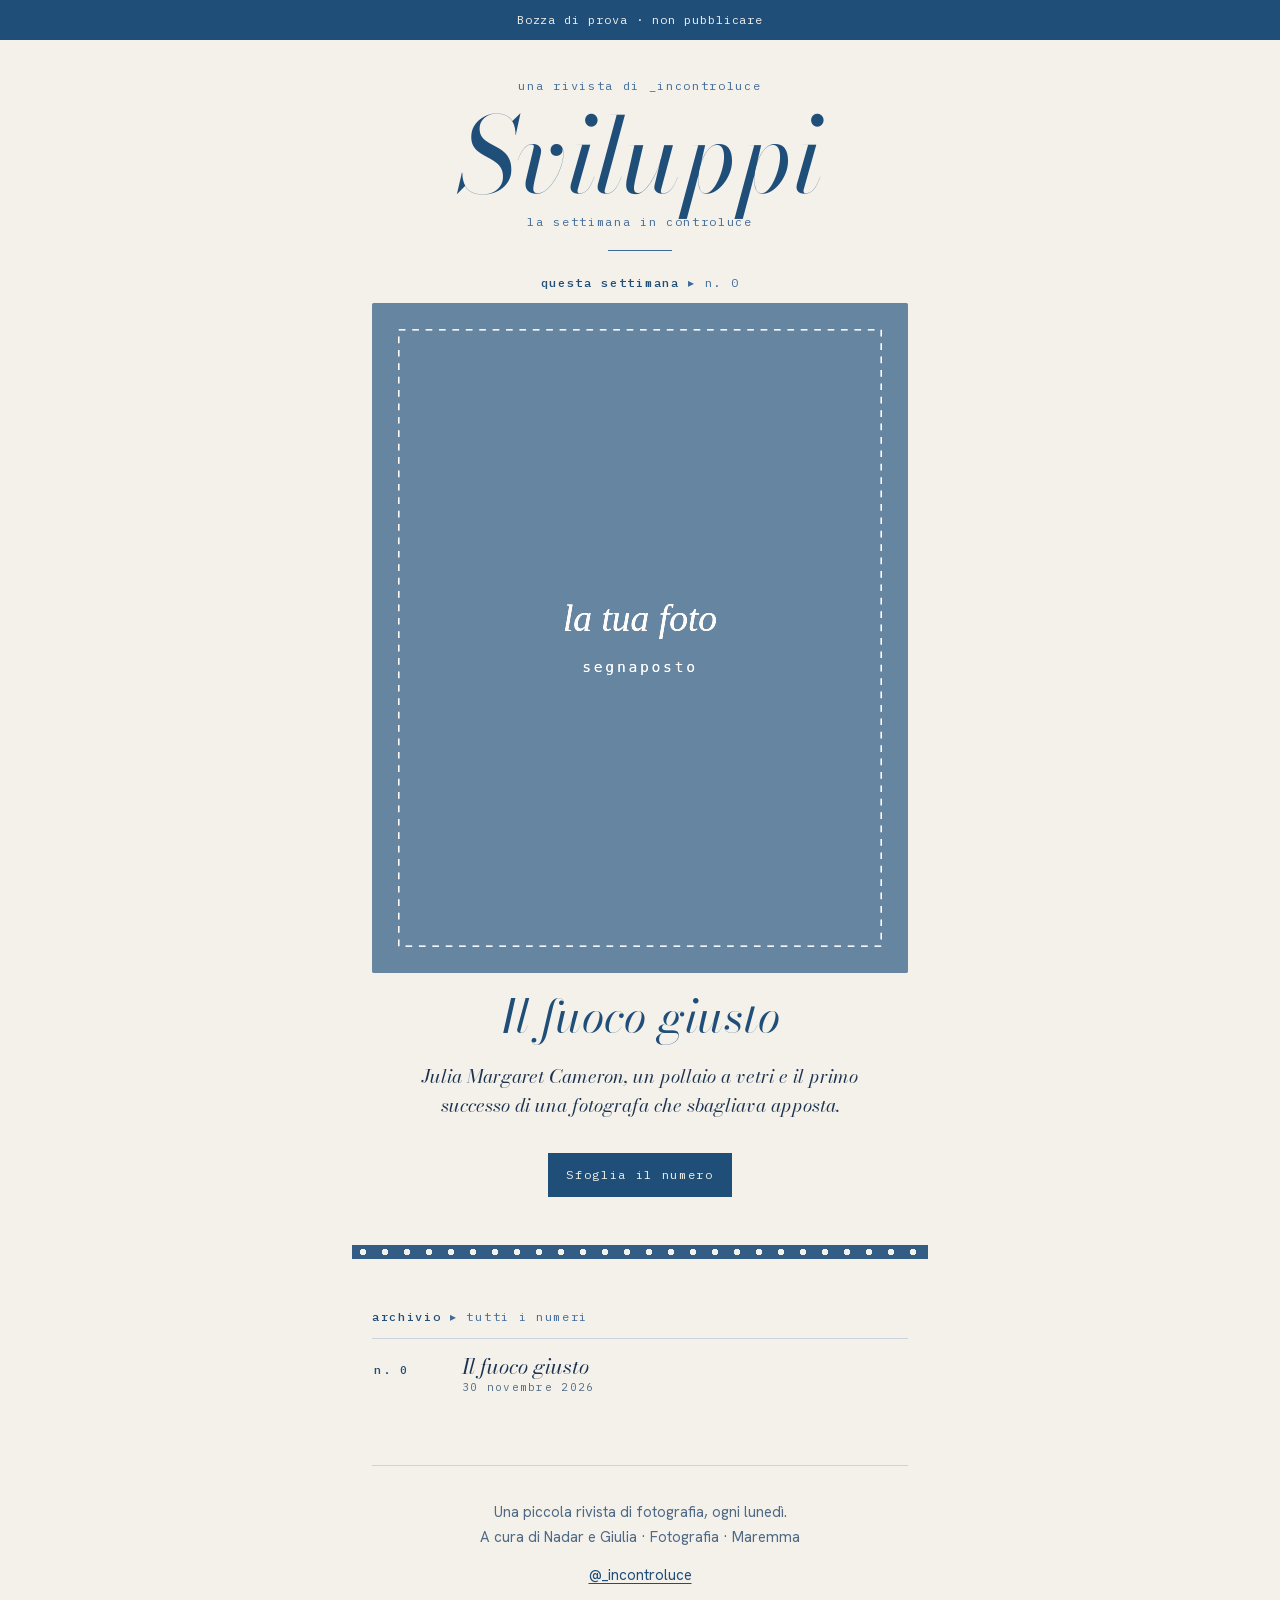
==== index.html @ 4f29dbd9 "Grafica: cianotipia più viva, filo attorno ad Annie, copertina a tutta larghezza nell'archivio, puli" ====
<!doctype html>
<html lang="it">
<head>
<meta charset="utf-8">
<meta name="viewport" content="width=device-width,initial-scale=1,viewport-fit=cover">
<title>Sviluppi · la settimana in controluce</title>
<meta name="description" content="Sviluppi, una piccola rivista di fotografia di _incontroluce, ogni lunedì.">
<meta property="og:title" content="Sviluppi · la settimana in controluce">
<meta property="og:description" content="Una piccola rivista di fotografia di _incontroluce, ogni lunedì.">
<meta property="og:type" content="website">
<meta name="theme-color" content="#1f4e79">
<meta name="robots" content="noindex">
<link rel="stylesheet" href="stile.css">
</head>
<body>
<div class="bozza">Bozza di prova · non pubblicare</div>

<main class="pagina">

  <header class="testata">
    <div class="mono">una rivista di _incontroluce</div>
    <h1 class="nome">Sviluppi</h1>
    <div class="mono">la settimana in controluce</div>
    <div class="filo"></div>
  </header>

  <p class="tacca" style="text-align:center"><b>questa settimana</b> ▸ n. 0</p>
  <a class="ultimo" href="numeri/000-il-fuoco-giusto.html">
    <figure class="ciano">
      <img src="img/segnaposto.svg" alt="Copertina del numero zero, virata in blu">
    </figure>
    <p class="titolo-numero">Il fuoco giusto</p>
    <p class="apertura" style="font-size:19px">Julia Margaret Cameron, un pollaio a vetri e il primo successo di una fotografa che sbagliava apposta.</p>
    <p style="text-align:center;margin:18px 0 0"><span class="pulsante">Sfoglia il numero</span></p>
  </a>

  <div class="pellicola" aria-hidden="true"></div>

  <section>
    <p class="tacca"><b>archivio</b> ▸ tutti i numeri</p>
    <ol class="archivio">
      <li><a href="numeri/000-il-fuoco-giusto.html"><span class="tacca" style="margin:0"><b>n. 0</b></span><span class="titolo">Il fuoco giusto<span class="data">30 novembre 2026</span></span></a></li>
    </ol>
  </section>

  <footer class="piede">
    <p>Una piccola rivista di fotografia, ogni lunedì.<br>A cura di Nadar e Giulia · Fotografia · Maremma</p>
    <p style="margin-top:12px"><a href="https://www.instagram.com/_incontroluce/">@_incontroluce</a></p>
  </footer>

</main>
</body>
</html>
---- stile.css ----
/* Sviluppi — direzione C «Cianotipia»: blu di Prussia su carta chiara, una colonna, pensata per il telefono. */
/* Caratteri salvati dentro il sito (licenza SIL Open Font License): nessuna richiesta a server esterni. */
@font-face{font-family:"Bodoni Moda";font-style:normal;font-weight:400;font-display:swap;src:url(caratteri/bodoni-moda.woff2) format("woff2")}
@font-face{font-family:"Bodoni Moda";font-style:italic;font-weight:400;font-display:swap;src:url(caratteri/bodoni-moda-corsivo.woff2) format("woff2")}
@font-face{font-family:"Hanken Grotesk";font-style:normal;font-weight:400 500;font-display:swap;src:url(caratteri/hanken-grotesk.woff2) format("woff2")}
@font-face{font-family:"IBM Plex Mono";font-style:normal;font-weight:400;font-display:swap;src:url(caratteri/ibm-plex-mono-400.woff2) format("woff2")}
@font-face{font-family:"IBM Plex Mono";font-style:normal;font-weight:500;font-display:swap;src:url(caratteri/ibm-plex-mono-500.woff2) format("woff2")}
:root{
  --carta:#f4f1ea; --carta-2:#ebe6db;
  --blu:#1f4e79; --blu-2:#2f5d8a; --blu-3:#3f6a99; --blu-chiaro:#c9d4e0;
  --inchiostro:#1c3350; --tenue:#4f6a86;
  --display:"Bodoni Moda","Didot","Bodoni 72",Georgia,serif;
  --testo:"Hanken Grotesk",system-ui,-apple-system,"Segoe UI",sans-serif;
  --mono:"IBM Plex Mono",ui-monospace,Menlo,monospace;
  color-scheme:light;
}
*{box-sizing:border-box}
html{-webkit-text-size-adjust:100%}
body{margin:0;background:var(--carta);color:var(--inchiostro);font-family:var(--testo);font-size:18px;line-height:1.7}
img{max-width:100%;display:block}
a{color:var(--blu);text-decoration-thickness:1px;text-underline-offset:3px}
a:focus-visible{outline:2px solid var(--blu);outline-offset:3px}
.pagina{max-width:36rem;margin:0 auto;padding:0 20px 64px}

/* tacche della pellicola */
.mono{font-family:var(--mono);font-size:12px;letter-spacing:.14em;color:var(--blu-3);text-transform:lowercase}
.tacca{font-family:var(--mono);font-size:12px;letter-spacing:.14em;color:var(--blu-3);margin:0 0 10px}
.tacca b{font-weight:500;color:var(--blu)}
.pellicola{height:14px;margin:48px -20px;background:
  radial-gradient(circle at 50% 50%,var(--carta) 0 3px,transparent 3.5px) 0 0/22px 14px,
  var(--blu);opacity:.9}

/* avviso bozza */
.bozza{background:var(--blu);color:var(--carta);font-family:var(--mono);font-size:12px;letter-spacing:.08em;text-align:center;padding:10px 16px}

/* testata */
.testata{text-align:center;padding:36px 0 22px}
.testata .nome{font-family:var(--display);font-style:italic;font-weight:400;font-size:clamp(64px,19vw,104px);line-height:.95;color:var(--blu);margin:10px 0 6px;letter-spacing:-.01em}
.testata .nome a{color:inherit;text-decoration:none}
.filo{height:1px;background:var(--blu-3);margin:18px auto 0;width:64px}

/* foto in cianotipia: le ombre diventano blu di Prussia, le luci restano carta */
.ciano{position:relative;background:var(--blu);overflow:hidden}
.ciano img{width:100%;height:100%;object-fit:cover;filter:grayscale(1) contrast(1.45) brightness(1.2);mix-blend-mode:screen}
.ciano::after{content:"";position:absolute;inset:0;background:var(--carta);mix-blend-mode:multiply;opacity:.22;pointer-events:none}
.copertina,.ultimo .ciano{aspect-ratio:4/5;margin:0 -20px}
@media (min-width:600px){.copertina,.ultimo .ciano{margin:0;border-radius:2px}}

.titolo-numero{font-family:var(--display);font-style:italic;font-weight:400;font-size:clamp(34px,9vw,46px);line-height:1.1;color:var(--blu);text-align:center;margin:28px 0 0}
.apertura{font-family:var(--display);font-style:italic;font-size:21px;line-height:1.55;color:var(--inchiostro);text-align:center;margin:20px auto 0;max-width:30rem}
.firma{font-family:var(--mono);font-size:12px;letter-spacing:.14em;color:var(--blu-3);text-align:center;margin-top:12px}

/* sommario */
.sommario{list-style:none;padding:0;margin:40px 0 0;border-top:1px solid var(--blu-chiaro)}
.sommario li{border-bottom:1px solid var(--blu-chiaro)}
.sommario a{display:flex;gap:14px;align-items:baseline;padding:13px 2px;text-decoration:none;color:var(--inchiostro)}
.sommario .tacca{margin:0;min-width:3.2em}
.sommario span:last-child{font-family:var(--display);font-size:20px}

/* rubriche */
.rubrica h2{font-family:var(--display);font-weight:400;font-size:clamp(30px,8vw,38px);line-height:1.15;color:var(--blu);margin:0 0 18px}
.rubrica h2 em{font-style:italic}
.rubrica p{margin:0 0 1.1em}
.capolettera::first-letter{font-family:var(--display);float:left;font-size:4.1em;line-height:.82;padding:6px 10px 0 0;color:var(--blu)}
.citazione{font-family:var(--display);font-style:italic;font-size:24px;line-height:1.4;color:var(--blu);border-left:2px solid var(--blu);padding:2px 0 2px 18px;margin:28px 0}

.tre{list-style:none;padding:0;margin:0}
.tre li{padding:16px 0;border-top:1px solid var(--blu-chiaro)}
.tre li:last-child{border-bottom:1px solid var(--blu-chiaro)}
.tre h3{font-family:var(--display);font-weight:400;font-size:22px;line-height:1.25;margin:0 0 4px;color:var(--inchiostro)}
.tre p{margin:0;font-size:16px;color:var(--tenue)}
.fonte{font-family:var(--mono);font-size:12px;letter-spacing:.06em}

.opera{margin:0 0 26px}
.opera img{width:100%;height:auto;background:var(--carta-2);outline:1px solid rgba(31,78,121,.35)}
.didascalia{font-family:var(--mono);font-size:11px;letter-spacing:.06em;line-height:1.5;color:var(--tenue);margin-top:8px}

.scoperta{border:1px solid var(--blu);padding:22px 20px;background:var(--carta)}
.scoperta .dove{font-family:var(--mono);font-size:12px;letter-spacing:.1em;color:var(--blu-3);margin:0 0 12px}

.rullino{padding:12px;background:var(--blu)}
.rullino img{width:100%;aspect-ratio:3/2;object-fit:cover}
.rullino .bordo{display:flex;justify-content:space-between;font-family:var(--mono);font-size:11px;letter-spacing:.14em;color:var(--blu-chiaro);padding:8px 2px 0}

.fonti{font-size:15px;color:var(--tenue);padding-left:1.1em}
.fonti li{margin-bottom:6px}

.segnaposto{background:var(--carta-2);border:1px dashed var(--blu-3);color:var(--tenue);padding:12px 14px;font-size:15px;font-family:var(--mono);letter-spacing:.02em}

/* chiusura */
.piede{text-align:center;margin-top:56px;padding-top:28px;border-top:1px solid var(--blu-chiaro)}
.piede .nome{font-family:var(--display);font-style:italic;font-size:34px;color:var(--blu);margin:0}
.piede p{margin:6px 0;font-size:15px;color:var(--tenue)}
.pulsante{display:inline-block;margin-top:14px;font-family:var(--mono);font-size:12px;letter-spacing:.14em;color:var(--carta);background:var(--blu);padding:12px 18px;text-decoration:none}

/* archivio */
.ultimo{display:block;text-decoration:none;color:inherit}
.ultimo .titolo-numero{margin-top:18px}
.archivio{list-style:none;padding:0;margin:0}
.archivio li{border-top:1px solid var(--blu-chiaro)}
.archivio a{display:grid;grid-template-columns:4.2em minmax(0,1fr);gap:12px;align-items:baseline;padding:14px 2px;text-decoration:none;color:var(--inchiostro)}
.archivio .titolo{font-family:var(--display);font-style:italic;font-size:21px;line-height:1.25}
.archivio .data{display:block;font-family:var(--mono);font-size:11px;letter-spacing:.12em;color:var(--tenue);font-style:normal;margin-top:2px}

@media (prefers-reduced-motion:reduce){*{transition:none!important;animation:none!important}}
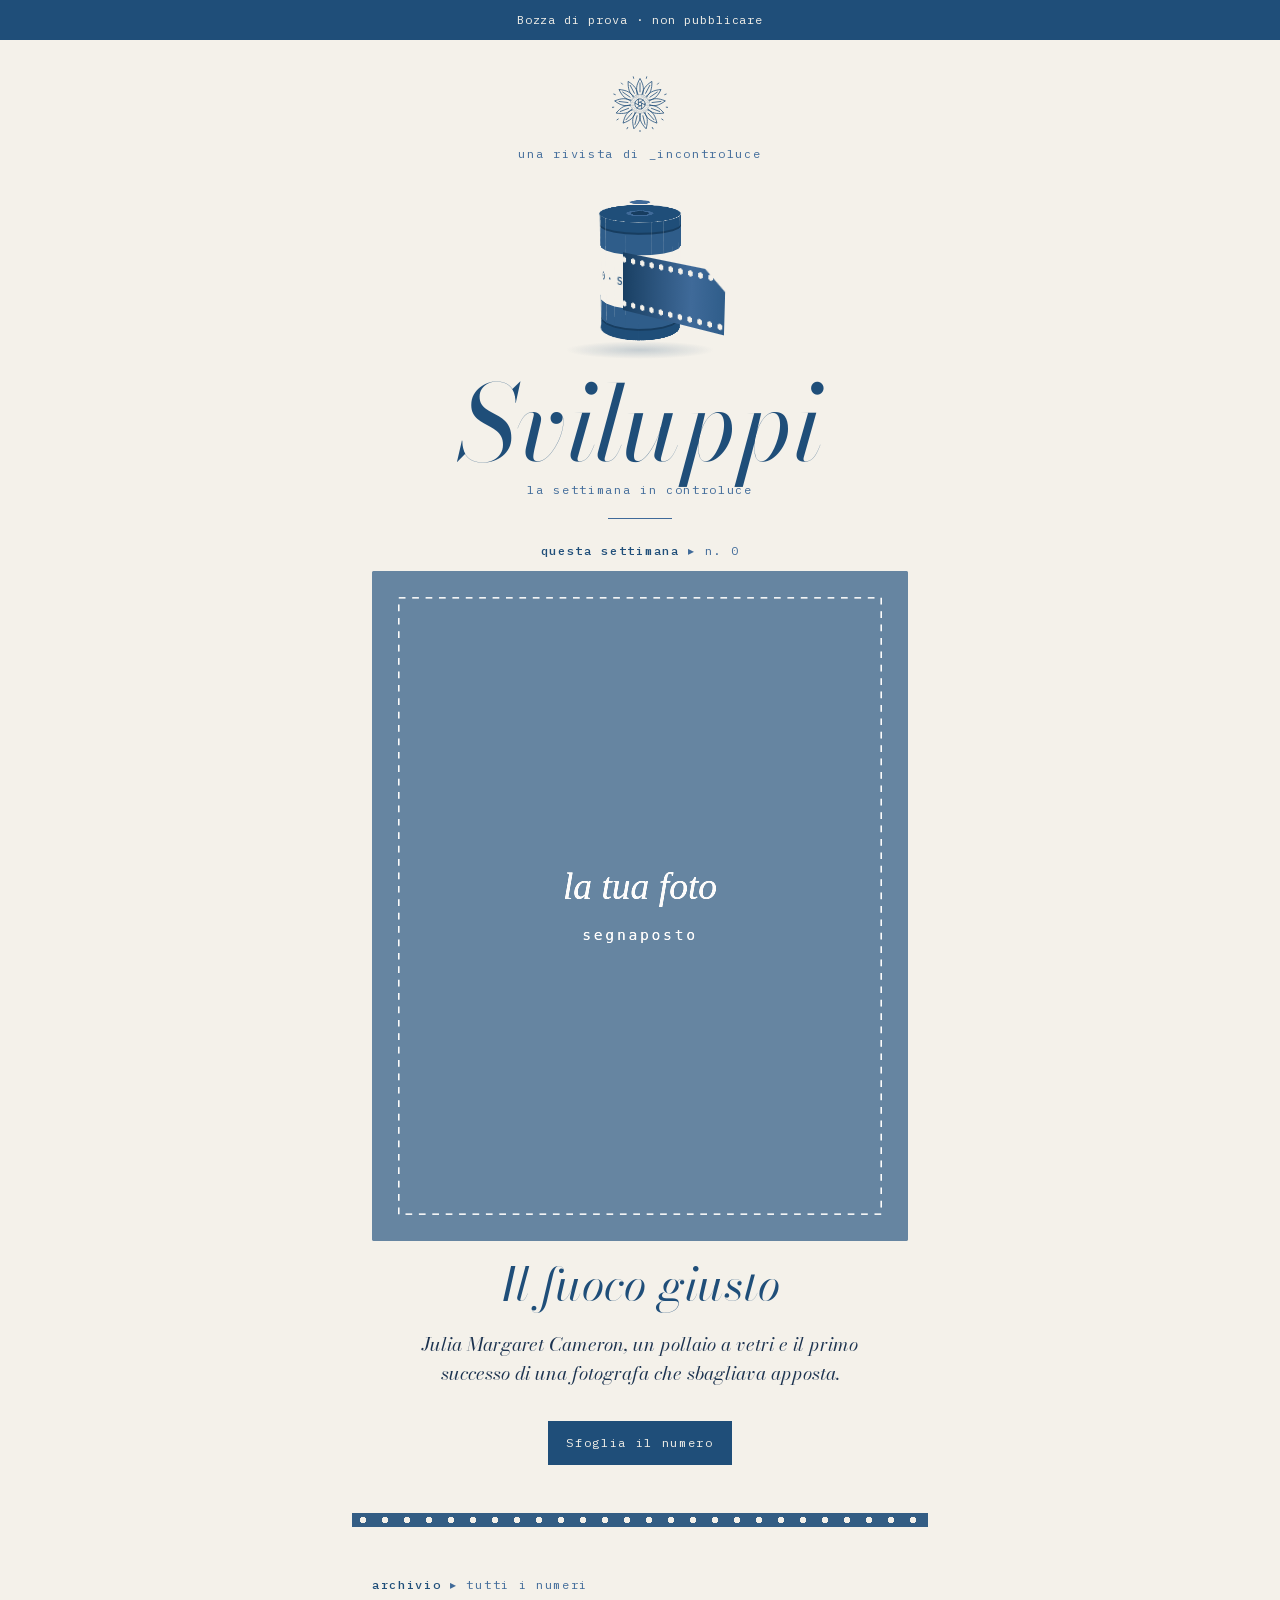
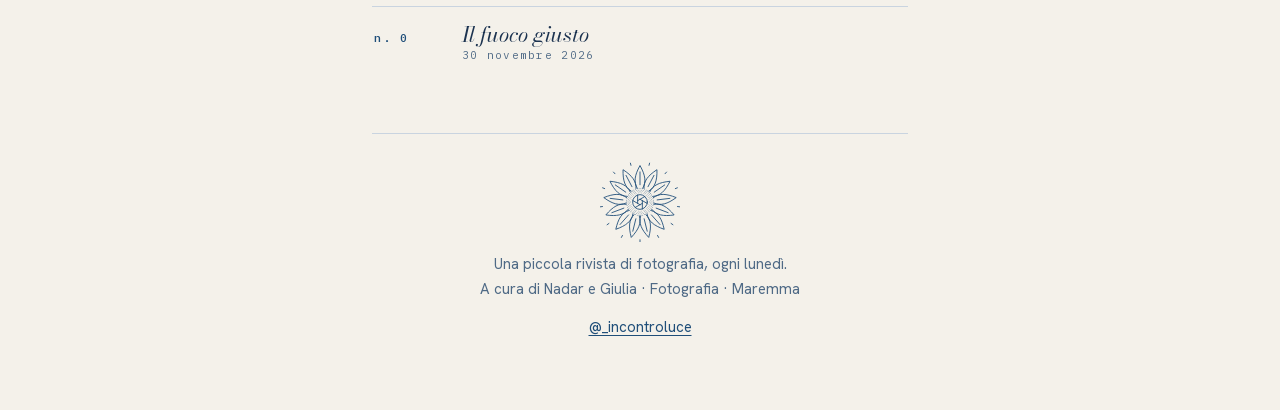
==== commit e239e091: "Fiore di _incontroluce, copertina che si sviluppa, rullino 3D nella pagina fissa Co-Authored-By: Cla" ====
--- a/index.html
+++ b/index.html
@@ -18,7 +18,14 @@
 <main class="pagina">
 
   <header class="testata">
+    <svg class="fiore" viewBox="0 0 500 500" aria-hidden="true"><use href="img/fiore.svg#f"/></svg>
     <div class="mono">una rivista di _incontroluce</div>
+    <div class="scena" aria-hidden="true">
+      <div class="ombra"></div>
+      <div class="rullino3d"><div class="tappo su"></div><div class="tappo giu"></div><div class="perno"></div><div class="coda"></div>
+        <div class="faccia" style="transform:rotateY(0deg) translateZ(39.6px)">S</div><div class="faccia" style="transform:rotateY(18deg) translateZ(39.6px)">V</div><div class="faccia" style="transform:rotateY(36deg) translateZ(39.6px)">I</div><div class="faccia" style="transform:rotateY(54deg) translateZ(39.6px)">L</div><div class="faccia" style="transform:rotateY(72deg) translateZ(39.6px)">U</div><div class="faccia" style="transform:rotateY(90deg) translateZ(39.6px)">P</div><div class="faccia" style="transform:rotateY(108deg) translateZ(39.6px)">P</div><div class="faccia" style="transform:rotateY(126deg) translateZ(39.6px)">I</div><div class="faccia" style="transform:rotateY(144deg) translateZ(39.6px)">·</div><div class="faccia" style="transform:rotateY(162deg) translateZ(39.6px)">2</div><div class="faccia" style="transform:rotateY(180deg) translateZ(39.6px)">4</div><div class="faccia" style="transform:rotateY(198deg) translateZ(39.6px)">·</div><div class="faccia" style="transform:rotateY(216deg) translateZ(39.6px)">I</div><div class="faccia" style="transform:rotateY(234deg) translateZ(39.6px)">S</div><div class="faccia" style="transform:rotateY(252deg) translateZ(39.6px)">O</div><div class="faccia" style="transform:rotateY(270deg) translateZ(39.6px)">&nbsp;</div><div class="faccia" style="transform:rotateY(288deg) translateZ(39.6px)">1</div><div class="faccia" style="transform:rotateY(306deg) translateZ(39.6px)">0</div><div class="faccia" style="transform:rotateY(324deg) translateZ(39.6px)">0</div><div class="faccia" style="transform:rotateY(342deg) translateZ(39.6px)">·</div>
+      </div>
+    </div>
     <h1 class="nome">Sviluppi</h1>
     <div class="mono">la settimana in controluce</div>
     <div class="filo"></div>
@@ -26,7 +33,7 @@
 
   <p class="tacca" style="text-align:center"><b>questa settimana</b> ▸ n. 0</p>
   <a class="ultimo" href="numeri/000-il-fuoco-giusto.html">
-    <figure class="ciano">
+    <figure class="ciano sviluppa">
       <img src="img/segnaposto.svg" alt="Copertina del numero zero, virata in blu">
     </figure>
     <p class="titolo-numero">Il fuoco giusto</p>
@@ -44,6 +51,7 @@
   </section>
 
   <footer class="piede">
+    <svg class="fiore" viewBox="0 0 500 500" role="img" aria-label="il fiore di _incontroluce"><use href="img/fiore.svg#f"/></svg>
     <p>Una piccola rivista di fotografia, ogni lunedì.<br>A cura di Nadar e Giulia · Fotografia · Maremma</p>
     <p style="margin-top:12px"><a href="https://www.instagram.com/_incontroluce/">@_incontroluce</a></p>
   </footer>
--- a/stile.css
+++ b/stile.css
@@ -103,3 +103,32 @@
 .archivio .data{display:block;font-family:var(--mono);font-size:11px;letter-spacing:.12em;color:var(--tenue);font-style:normal;margin-top:2px}
 
 @media (prefers-reduced-motion:reduce){*{transition:none!important;animation:none!important}}
+
+/* il fiore di _incontroluce (img/fiore.svg, colorato con currentColor) */
+.fiore{display:block;margin:0 auto;color:var(--blu);stroke-width:4.5}
+.testata .fiore{width:56px;height:56px;margin-bottom:12px;stroke-width:7}
+.piede .fiore{width:80px;height:80px;margin-bottom:10px;stroke-width:5.5}
+
+/* la copertina che si sviluppa: un velo color carta si ritira e la foto passa da sfocata a nitida, come nella bacinella */
+.sviluppa img{animation:affiora 4.5s cubic-bezier(.3,.1,.2,1) .4s both}
+.sviluppa::before{content:"";position:absolute;inset:0;z-index:2;background:var(--carta);pointer-events:none;animation:velo 4.5s cubic-bezier(.3,.1,.2,1) .4s both}
+@keyframes affiora{from{filter:grayscale(1) contrast(1.45) brightness(1.2) blur(6px)}to{filter:grayscale(1) contrast(1.45) brightness(1.2) blur(0)}}
+@keyframes velo{from{opacity:1}35%{opacity:.75}to{opacity:0}}
+
+/* il rullino in 3D sopra la testata: fatto solo con lo stile, nessuna libreria */
+.scena{height:200px;display:flex;align-items:center;justify-content:center;perspective:900px;position:relative;margin:6px 0 -6px}
+.rullino3d{position:relative;width:80px;height:118px;transform-style:preserve-3d;transform:rotateX(-16deg) rotateY(-30deg);animation:gira 16s linear infinite}
+@keyframes gira{from{transform:rotateX(-16deg) rotateY(0)}to{transform:rotateX(-16deg) rotateY(-360deg)}}
+.rullino3d .faccia{position:absolute;left:34px;top:0;width:13px;height:118px;backface-visibility:hidden;
+  background:linear-gradient(var(--blu) 0 10px,#173d60 10px 12px,var(--blu-2) 12px 32px,var(--carta) 32px 86px,var(--blu-2) 86px 106px,#173d60 106px 108px,var(--blu) 108px);
+  font-family:var(--mono);font-size:11px;font-weight:500;color:var(--blu);display:flex;align-items:center;justify-content:center;line-height:1}
+.rullino3d .tappo{position:absolute;left:0;top:19px;width:80px;height:80px;border-radius:50%;background:radial-gradient(circle,#173d60 0 9px,var(--blu-3) 9px 13px,var(--blu) 13px)}
+.rullino3d .su{transform:rotateX(90deg) translateZ(59px)}
+.rullino3d .giu{transform:rotateX(-90deg) translateZ(59px)}
+.rullino3d .perno{position:absolute;left:30px;top:49px;width:20px;height:20px;border-radius:50%;background:var(--blu-3);transform:rotateX(90deg) translateZ(70px)}
+.rullino3d .coda{position:absolute;left:40px;top:30px;width:120px;height:58px;transform-origin:0 50%;transform:translateZ(39px) rotateY(-8deg);
+  background:radial-gradient(circle,var(--carta) 0 2.5px,transparent 3px) 0 2px/11px 10px repeat-x,radial-gradient(circle,var(--carta) 0 2.5px,transparent 3px) 0 46px/11px 10px repeat-x,linear-gradient(90deg,#173d60,var(--blu-3) 70%,var(--blu-2));
+  clip-path:polygon(0 0,82% 0,100% 30%,100% 100%,0 100%)}
+.scena .ombra{position:absolute;bottom:12px;left:50%;width:150px;height:18px;margin-left:-75px;border-radius:50%;background:radial-gradient(rgba(31,78,121,.22),transparent 70%)}
+
+@media (prefers-reduced-motion:reduce){.sviluppa img,.sviluppa::before,.rullino3d{animation:none}.sviluppa::before{opacity:0}}
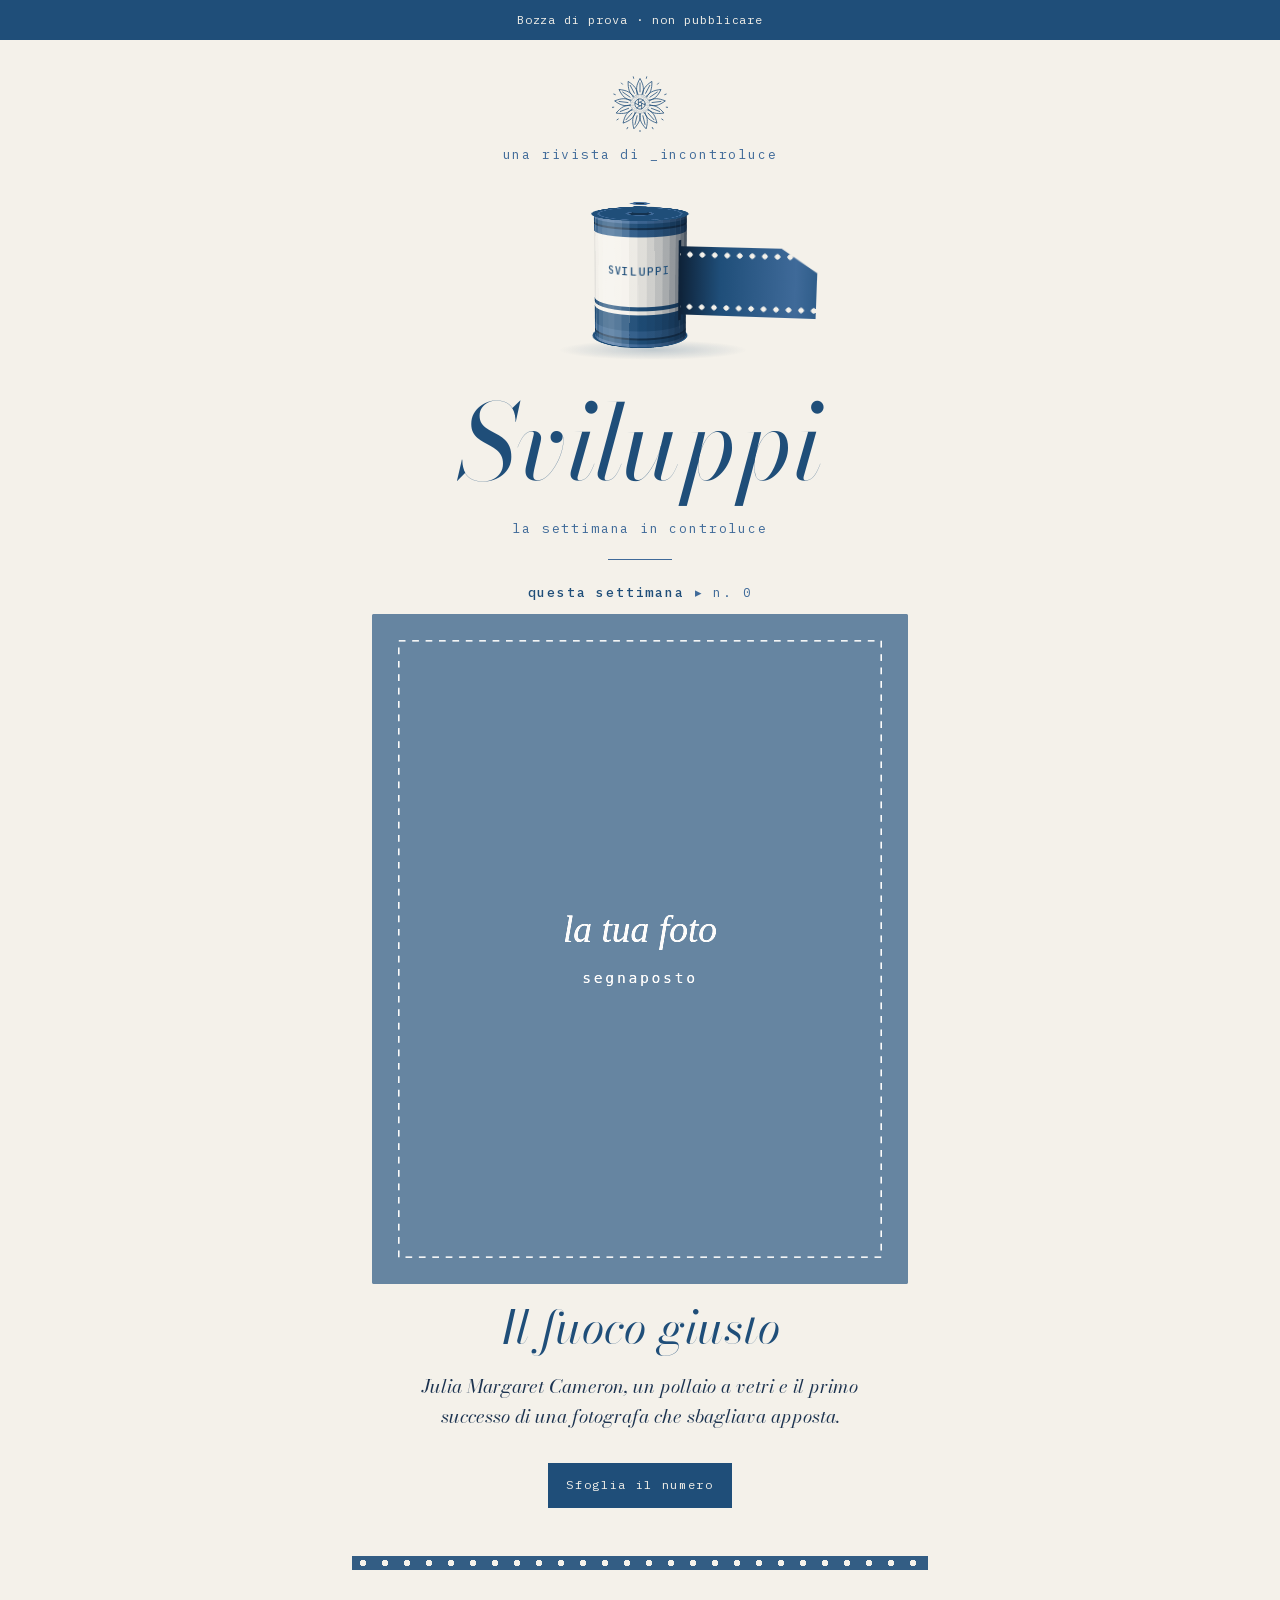
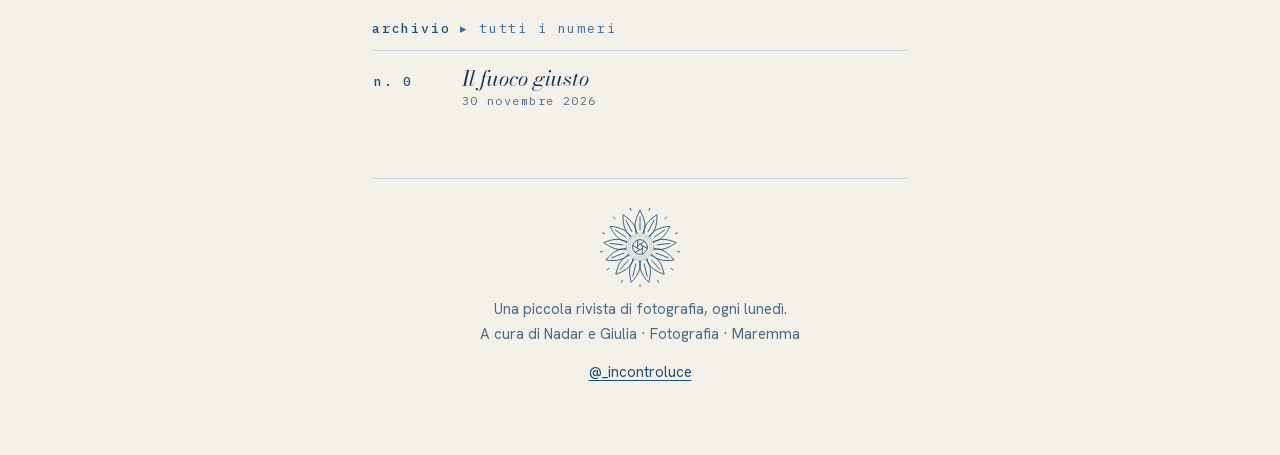
==== commit c82d5ae1: "Rullino 3D rifatto, testata senza sovrapposizioni, editoriale del numero zero, leggibilità Co-Author" ====
--- a/index.html
+++ b/index.html
@@ -22,8 +22,10 @@
     <div class="mono">una rivista di _incontroluce</div>
     <div class="scena" aria-hidden="true">
       <div class="ombra"></div>
-      <div class="rullino3d"><div class="tappo su"></div><div class="tappo giu"></div><div class="perno"></div><div class="coda"></div>
-        <div class="faccia" style="transform:rotateY(0deg) translateZ(39.6px)">S</div><div class="faccia" style="transform:rotateY(18deg) translateZ(39.6px)">V</div><div class="faccia" style="transform:rotateY(36deg) translateZ(39.6px)">I</div><div class="faccia" style="transform:rotateY(54deg) translateZ(39.6px)">L</div><div class="faccia" style="transform:rotateY(72deg) translateZ(39.6px)">U</div><div class="faccia" style="transform:rotateY(90deg) translateZ(39.6px)">P</div><div class="faccia" style="transform:rotateY(108deg) translateZ(39.6px)">P</div><div class="faccia" style="transform:rotateY(126deg) translateZ(39.6px)">I</div><div class="faccia" style="transform:rotateY(144deg) translateZ(39.6px)">·</div><div class="faccia" style="transform:rotateY(162deg) translateZ(39.6px)">2</div><div class="faccia" style="transform:rotateY(180deg) translateZ(39.6px)">4</div><div class="faccia" style="transform:rotateY(198deg) translateZ(39.6px)">·</div><div class="faccia" style="transform:rotateY(216deg) translateZ(39.6px)">I</div><div class="faccia" style="transform:rotateY(234deg) translateZ(39.6px)">S</div><div class="faccia" style="transform:rotateY(252deg) translateZ(39.6px)">O</div><div class="faccia" style="transform:rotateY(270deg) translateZ(39.6px)">&nbsp;</div><div class="faccia" style="transform:rotateY(288deg) translateZ(39.6px)">1</div><div class="faccia" style="transform:rotateY(306deg) translateZ(39.6px)">0</div><div class="faccia" style="transform:rotateY(324deg) translateZ(39.6px)">0</div><div class="faccia" style="transform:rotateY(342deg) translateZ(39.6px)">·</div>
+      <div class="rullino3d">
+        <div class="tappo su"></div><div class="tappo giu"></div><div class="perno p1"></div><div class="perno p2"></div><div class="perno p3"></div>
+        <div class="feritoia"></div><div class="coda"></div>
+        <i class="faccia" style="transform:rotateY(0deg) translateZ(45.72px);background-image:linear-gradient(rgba(12,28,48,0.00),rgba(12,28,48,0.00)),linear-gradient(rgba(255,255,255,0.17),rgba(255,255,255,0.17)),var(--corpo)">I</i><i class="faccia" style="transform:rotateY(10deg) translateZ(45.72px);background-image:linear-gradient(rgba(12,28,48,0.03),rgba(12,28,48,0.03)),linear-gradient(rgba(255,255,255,0.04),rgba(255,255,255,0.04)),var(--corpo)">L</i><i class="faccia" style="transform:rotateY(20deg) translateZ(45.72px);background-image:linear-gradient(rgba(12,28,48,0.09),rgba(12,28,48,0.09)),linear-gradient(rgba(255,255,255,0.00),rgba(255,255,255,0.00)),var(--corpo)">U</i><i class="faccia" style="transform:rotateY(30deg) translateZ(45.72px);background-image:linear-gradient(rgba(12,28,48,0.16),rgba(12,28,48,0.16)),linear-gradient(rgba(255,255,255,0.00),rgba(255,255,255,0.00)),var(--corpo)">P</i><i class="faccia" style="transform:rotateY(40deg) translateZ(45.72px);background-image:linear-gradient(rgba(12,28,48,0.24),rgba(12,28,48,0.24)),linear-gradient(rgba(255,255,255,0.00),rgba(255,255,255,0.00)),var(--corpo)">P</i><i class="faccia" style="transform:rotateY(50deg) translateZ(45.72px);background-image:linear-gradient(rgba(12,28,48,0.33),rgba(12,28,48,0.33)),linear-gradient(rgba(255,255,255,0.00),rgba(255,255,255,0.00)),var(--corpo)">I</i><i class="faccia p" style="transform:rotateY(60deg) translateZ(45.72px);background-image:linear-gradient(rgba(12,28,48,0.42),rgba(12,28,48,0.42)),linear-gradient(rgba(255,255,255,0.00),rgba(255,255,255,0.00)),var(--corpo)">&nbsp;</i><i class="faccia p" style="transform:rotateY(70deg) translateZ(45.72px);background-image:linear-gradient(rgba(12,28,48,0.52),rgba(12,28,48,0.52)),linear-gradient(rgba(255,255,255,0.00),rgba(255,255,255,0.00)),var(--corpo)">&nbsp;</i><i class="faccia p" style="transform:rotateY(80deg) translateZ(45.72px);background-image:linear-gradient(rgba(12,28,48,0.61),rgba(12,28,48,0.61)),linear-gradient(rgba(255,255,255,0.00),rgba(255,255,255,0.00)),var(--corpo)">&nbsp;</i><i class="faccia p" style="transform:rotateY(90deg) translateZ(45.72px);background-image:linear-gradient(rgba(12,28,48,0.71),rgba(12,28,48,0.71)),linear-gradient(rgba(255,255,255,0.00),rgba(255,255,255,0.00)),var(--corpo)">&nbsp;</i><i class="faccia p" style="transform:rotateY(100deg) translateZ(45.72px);background-image:linear-gradient(rgba(12,28,48,0.79),rgba(12,28,48,0.79)),linear-gradient(rgba(255,255,255,0.00),rgba(255,255,255,0.00)),var(--corpo)">&nbsp;</i><i class="faccia p" style="transform:rotateY(110deg) translateZ(45.72px);background-image:linear-gradient(rgba(12,28,48,0.87),rgba(12,28,48,0.87)),linear-gradient(rgba(255,255,255,0.00),rgba(255,255,255,0.00)),var(--corpo)">&nbsp;</i><i class="faccia p" style="transform:rotateY(120deg) translateZ(45.72px);background-image:linear-gradient(rgba(12,28,48,0.93),rgba(12,28,48,0.93)),linear-gradient(rgba(255,255,255,0.00),rgba(255,255,255,0.00)),var(--corpo)">&nbsp;</i><i class="faccia" style="transform:rotateY(130deg) translateZ(45.72px);background-image:linear-gradient(rgba(12,28,48,0.99),rgba(12,28,48,0.99)),linear-gradient(rgba(255,255,255,0.00),rgba(255,255,255,0.00)),var(--corpo)">I</i><i class="faccia" style="transform:rotateY(140deg) translateZ(45.72px);background-image:linear-gradient(rgba(12,28,48,1.02),rgba(12,28,48,1.02)),linear-gradient(rgba(255,255,255,0.00),rgba(255,255,255,0.00)),var(--corpo)">S</i><i class="faccia p" style="transform:rotateY(150deg) translateZ(45.72px);background-image:linear-gradient(rgba(12,28,48,1.04),rgba(12,28,48,1.04)),linear-gradient(rgba(255,255,255,0.00),rgba(255,255,255,0.00)),var(--corpo)">O</i><i class="faccia p" style="transform:rotateY(160deg) translateZ(45.72px);background-image:linear-gradient(rgba(12,28,48,1.05),rgba(12,28,48,1.05)),linear-gradient(rgba(255,255,255,0.00),rgba(255,255,255,0.00)),var(--corpo)">&nbsp;</i><i class="faccia p" style="transform:rotateY(170deg) translateZ(45.72px);background-image:linear-gradient(rgba(12,28,48,1.04),rgba(12,28,48,1.04)),linear-gradient(rgba(255,255,255,0.00),rgba(255,255,255,0.00)),var(--corpo)">1</i><i class="faccia p" style="transform:rotateY(180deg) translateZ(45.72px);background-image:linear-gradient(rgba(12,28,48,1.01),rgba(12,28,48,1.01)),linear-gradient(rgba(255,255,255,0.00),rgba(255,255,255,0.00)),var(--corpo)">0</i><i class="faccia p" style="transform:rotateY(190deg) translateZ(45.72px);background-image:linear-gradient(rgba(12,28,48,0.97),rgba(12,28,48,0.97)),linear-gradient(rgba(255,255,255,0.00),rgba(255,255,255,0.00)),var(--corpo)">0</i><i class="faccia p" style="transform:rotateY(200deg) translateZ(45.72px);background-image:linear-gradient(rgba(12,28,48,0.91),rgba(12,28,48,0.91)),linear-gradient(rgba(255,255,255,0.00),rgba(255,255,255,0.00)),var(--corpo)">&nbsp;</i><i class="faccia p" style="transform:rotateY(210deg) translateZ(45.72px);background-image:linear-gradient(rgba(12,28,48,0.84),rgba(12,28,48,0.84)),linear-gradient(rgba(255,255,255,0.00),rgba(255,255,255,0.00)),var(--corpo)">·</i><i class="faccia p" style="transform:rotateY(220deg) translateZ(45.72px);background-image:linear-gradient(rgba(12,28,48,0.76),rgba(12,28,48,0.76)),linear-gradient(rgba(255,255,255,0.00),rgba(255,255,255,0.00)),var(--corpo)">&nbsp;</i><i class="faccia p" style="transform:rotateY(230deg) translateZ(45.72px);background-image:linear-gradient(rgba(12,28,48,0.67),rgba(12,28,48,0.67)),linear-gradient(rgba(255,255,255,0.00),rgba(255,255,255,0.00)),var(--corpo)">2</i><i class="faccia p" style="transform:rotateY(240deg) translateZ(45.72px);background-image:linear-gradient(rgba(12,28,48,0.58),rgba(12,28,48,0.58)),linear-gradient(rgba(255,255,255,0.00),rgba(255,255,255,0.00)),var(--corpo)">4</i><i class="faccia p" style="transform:rotateY(250deg) translateZ(45.72px);background-image:linear-gradient(rgba(12,28,48,0.48),rgba(12,28,48,0.48)),linear-gradient(rgba(255,255,255,0.00),rgba(255,255,255,0.00)),var(--corpo)">&nbsp;</i><i class="faccia p" style="transform:rotateY(260deg) translateZ(45.72px);background-image:linear-gradient(rgba(12,28,48,0.39),rgba(12,28,48,0.39)),linear-gradient(rgba(255,255,255,0.00),rgba(255,255,255,0.00)),var(--corpo)">E</i><i class="faccia p" style="transform:rotateY(270deg) translateZ(45.72px);background-image:linear-gradient(rgba(12,28,48,0.29),rgba(12,28,48,0.29)),linear-gradient(rgba(255,255,255,0.00),rgba(255,255,255,0.00)),var(--corpo)">&nbsp;</i><i class="faccia p" style="transform:rotateY(280deg) translateZ(45.72px);background-image:linear-gradient(rgba(12,28,48,0.21),rgba(12,28,48,0.21)),linear-gradient(rgba(255,255,255,0.00),rgba(255,255,255,0.00)),var(--corpo)">&nbsp;</i><i class="faccia p" style="transform:rotateY(290deg) translateZ(45.72px);background-image:linear-gradient(rgba(12,28,48,0.13),rgba(12,28,48,0.13)),linear-gradient(rgba(255,255,255,0.00),rgba(255,255,255,0.00)),var(--corpo)">&nbsp;</i><i class="faccia p" style="transform:rotateY(300deg) translateZ(45.72px);background-image:linear-gradient(rgba(12,28,48,0.07),rgba(12,28,48,0.07)),linear-gradient(rgba(255,255,255,0.00),rgba(255,255,255,0.00)),var(--corpo)">&nbsp;</i><i class="faccia p" style="transform:rotateY(310deg) translateZ(45.72px);background-image:linear-gradient(rgba(12,28,48,0.01),rgba(12,28,48,0.01)),linear-gradient(rgba(255,255,255,0.10),rgba(255,255,255,0.10)),var(--corpo)">&nbsp;</i><i class="faccia p" style="transform:rotateY(320deg) translateZ(45.72px);background-image:linear-gradient(rgba(12,28,48,0.00),rgba(12,28,48,0.00)),linear-gradient(rgba(255,255,255,0.21),rgba(255,255,255,0.21)),var(--corpo)">&nbsp;</i><i class="faccia p" style="transform:rotateY(330deg) translateZ(45.72px);background-image:linear-gradient(rgba(12,28,48,0.00),rgba(12,28,48,0.00)),linear-gradient(rgba(255,255,255,0.27),rgba(255,255,255,0.27)),var(--corpo)">&nbsp;</i><i class="faccia" style="transform:rotateY(340deg) translateZ(45.72px);background-image:linear-gradient(rgba(12,28,48,0.00),rgba(12,28,48,0.00)),linear-gradient(rgba(255,255,255,0.29),rgba(255,255,255,0.29)),var(--corpo)">S</i><i class="faccia" style="transform:rotateY(350deg) translateZ(45.72px);background-image:linear-gradient(rgba(12,28,48,0.00),rgba(12,28,48,0.00)),linear-gradient(rgba(255,255,255,0.25),rgba(255,255,255,0.25)),var(--corpo)">V</i>
       </div>
     </div>
     <h1 class="nome">Sviluppi</h1>
@@ -36,15 +38,15 @@
     <figure class="ciano sviluppa">
       <img src="img/segnaposto.svg" alt="Copertina del numero zero, virata in blu">
     </figure>
-    <p class="titolo-numero">Il fuoco giusto</p>
-    <p class="apertura" style="font-size:19px">Julia Margaret Cameron, un pollaio a vetri e il primo successo di una fotografa che sbagliava apposta.</p>
+    <h2 class="titolo-numero">Il fuoco giusto</h2>
+    <p class="apertura">Julia Margaret Cameron, un pollaio a vetri e il primo successo di una fotografa che sbagliava apposta.</p>
     <p style="text-align:center;margin:18px 0 0"><span class="pulsante">Sfoglia il numero</span></p>
   </a>
 
   <div class="pellicola" aria-hidden="true"></div>
 
   <section>
-    <p class="tacca"><b>archivio</b> ▸ tutti i numeri</p>
+    <h2 class="tacca"><b>archivio</b> ▸ tutti i numeri</h2>
     <ol class="archivio">
       <li><a href="numeri/000-il-fuoco-giusto.html"><span class="tacca" style="margin:0"><b>n. 0</b></span><span class="titolo">Il fuoco giusto<span class="data">30 novembre 2026</span></span></a></li>
     </ol>
--- a/stile.css
+++ b/stile.css
@@ -23,8 +23,8 @@
 .pagina{max-width:36rem;margin:0 auto;padding:0 20px 64px}
 
 /* tacche della pellicola */
-.mono{font-family:var(--mono);font-size:12px;letter-spacing:.14em;color:var(--blu-3);text-transform:lowercase}
-.tacca{font-family:var(--mono);font-size:12px;letter-spacing:.14em;color:var(--blu-3);margin:0 0 10px}
+.mono{font-family:var(--mono);font-size:13px;letter-spacing:.14em;color:var(--blu-3);text-transform:lowercase}
+.tacca,.rubrica h2.tacca{font-family:var(--mono);font-size:13px;font-weight:400;line-height:1.7;letter-spacing:.14em;color:var(--blu-3);margin:0 0 10px}
 .tacca b{font-weight:500;color:var(--blu)}
 .pellicola{height:14px;margin:48px -20px;background:
   radial-gradient(circle at 50% 50%,var(--carta) 0 3px,transparent 3.5px) 0 0/22px 14px,
@@ -35,7 +35,7 @@
 
 /* testata */
 .testata{text-align:center;padding:36px 0 22px}
-.testata .nome{font-family:var(--display);font-style:italic;font-weight:400;font-size:clamp(64px,19vw,104px);line-height:.95;color:var(--blu);margin:10px 0 6px;letter-spacing:-.01em}
+.testata .nome{font-family:var(--display);font-style:italic;font-weight:400;font-size:clamp(64px,19vw,104px);line-height:1.05;color:var(--blu);margin:8px 0 .2em;letter-spacing:-.01em}
 .testata .nome a{color:inherit;text-decoration:none}
 .filo{height:1px;background:var(--blu-3);margin:18px auto 0;width:64px}
 
@@ -47,8 +47,12 @@
 @media (min-width:600px){.copertina,.ultimo .ciano{margin:0;border-radius:2px}}
 
 .titolo-numero{font-family:var(--display);font-style:italic;font-weight:400;font-size:clamp(34px,9vw,46px);line-height:1.1;color:var(--blu);text-align:center;margin:28px 0 0}
-.apertura{font-family:var(--display);font-style:italic;font-size:21px;line-height:1.55;color:var(--inchiostro);text-align:center;margin:20px auto 0;max-width:30rem}
-.firma{font-family:var(--mono);font-size:12px;letter-spacing:.14em;color:var(--blu-3);text-align:center;margin-top:12px}
+.apertura{font-family:var(--display);font-style:italic;font-size:19px;line-height:1.55;color:var(--inchiostro);text-align:center;margin:20px auto 0;max-width:30rem}
+/* editoriale di apertura del numero: allineato a sinistra, la prima frase in corsivo blu */
+.editoriale{max-width:32rem;margin:24px auto 0}
+.editoriale p{margin:0 0 1em}
+.editoriale .attacco{font-family:var(--display);font-style:italic;font-size:23px;line-height:1.45;color:var(--blu)}
+.firma{font-family:var(--mono);font-size:13px;letter-spacing:.14em;color:var(--blu-3);text-align:right;margin-top:12px}
 
 /* sommario */
 .sommario{list-style:none;padding:0;margin:40px 0 0;border-top:1px solid var(--blu-chiaro)}
@@ -69,14 +73,16 @@
 .tre li:last-child{border-bottom:1px solid var(--blu-chiaro)}
 .tre h3{font-family:var(--display);font-weight:400;font-size:22px;line-height:1.25;margin:0 0 4px;color:var(--inchiostro)}
 .tre p{margin:0;font-size:16px;color:var(--tenue)}
-.fonte{font-family:var(--mono);font-size:12px;letter-spacing:.06em}
+.fonte{font-family:var(--mono);font-size:13px;letter-spacing:.04em}
+/* link piccoli: più spazio da toccare col pollice, senza spostare il testo */
+.fonte a,.fonti a,.piede p a{padding:6px 0}
 
 .opera{margin:0 0 26px}
 .opera img{width:100%;height:auto;background:var(--carta-2);outline:1px solid rgba(31,78,121,.35)}
-.didascalia{font-family:var(--mono);font-size:11px;letter-spacing:.06em;line-height:1.5;color:var(--tenue);margin-top:8px}
+.didascalia{font-size:14px;line-height:1.5;color:var(--tenue);margin-top:8px}
 
 .scoperta{border:1px solid var(--blu);padding:22px 20px;background:var(--carta)}
-.scoperta .dove{font-family:var(--mono);font-size:12px;letter-spacing:.1em;color:var(--blu-3);margin:0 0 12px}
+.scoperta .dove{font-family:var(--mono);font-size:13px;letter-spacing:.1em;color:var(--blu-3);margin:0 0 12px}
 
 .rullino{padding:12px;background:var(--blu)}
 .rullino img{width:100%;aspect-ratio:3/2;object-fit:cover}
@@ -100,7 +106,7 @@
 .archivio li{border-top:1px solid var(--blu-chiaro)}
 .archivio a{display:grid;grid-template-columns:4.2em minmax(0,1fr);gap:12px;align-items:baseline;padding:14px 2px;text-decoration:none;color:var(--inchiostro)}
 .archivio .titolo{font-family:var(--display);font-style:italic;font-size:21px;line-height:1.25}
-.archivio .data{display:block;font-family:var(--mono);font-size:11px;letter-spacing:.12em;color:var(--tenue);font-style:normal;margin-top:2px}
+.archivio .data{display:block;font-family:var(--mono);font-size:12px;letter-spacing:.12em;color:var(--tenue);font-style:normal;margin-top:2px}
 
 @media (prefers-reduced-motion:reduce){*{transition:none!important;animation:none!important}}
 
@@ -115,20 +121,27 @@
 @keyframes affiora{from{filter:grayscale(1) contrast(1.45) brightness(1.2) blur(6px)}to{filter:grayscale(1) contrast(1.45) brightness(1.2) blur(0)}}
 @keyframes velo{from{opacity:1}35%{opacity:.75}to{opacity:0}}
 
-/* il rullino in 3D sopra la testata: fatto solo con lo stile, nessuna libreria */
-.scena{height:200px;display:flex;align-items:center;justify-content:center;perspective:900px;position:relative;margin:6px 0 -6px}
-.rullino3d{position:relative;width:80px;height:118px;transform-style:preserve-3d;transform:rotateX(-16deg) rotateY(-30deg);animation:gira 16s linear infinite}
-@keyframes gira{from{transform:rotateX(-16deg) rotateY(0)}to{transform:rotateX(-16deg) rotateY(-360deg)}}
-.rullino3d .faccia{position:absolute;left:34px;top:0;width:13px;height:118px;backface-visibility:hidden;
-  background:linear-gradient(var(--blu) 0 10px,#173d60 10px 12px,var(--blu-2) 12px 32px,var(--carta) 32px 86px,var(--blu-2) 86px 106px,#173d60 106px 108px,var(--blu) 108px);
-  font-family:var(--mono);font-size:11px;font-weight:500;color:var(--blu);display:flex;align-items:center;justify-content:center;line-height:1}
-.rullino3d .tappo{position:absolute;left:0;top:19px;width:80px;height:80px;border-radius:50%;background:radial-gradient(circle,#173d60 0 9px,var(--blu-3) 9px 13px,var(--blu) 13px)}
-.rullino3d .su{transform:rotateX(90deg) translateZ(59px)}
-.rullino3d .giu{transform:rotateX(-90deg) translateZ(59px)}
-.rullino3d .perno{position:absolute;left:30px;top:49px;width:20px;height:20px;border-radius:50%;background:var(--blu-3);transform:rotateX(90deg) translateZ(70px)}
-.rullino3d .coda{position:absolute;left:40px;top:30px;width:120px;height:58px;transform-origin:0 50%;transform:translateZ(39px) rotateY(-8deg);
-  background:radial-gradient(circle,var(--carta) 0 2.5px,transparent 3px) 0 2px/11px 10px repeat-x,radial-gradient(circle,var(--carta) 0 2.5px,transparent 3px) 0 46px/11px 10px repeat-x,linear-gradient(90deg,#173d60,var(--blu-3) 70%,var(--blu-2));
-  clip-path:polygon(0 0,82% 0,100% 30%,100% 100%,0 100%)}
-.scena .ombra{position:absolute;bottom:12px;left:50%;width:150px;height:18px;margin-left:-75px;border-radius:50%;background:radial-gradient(rgba(31,78,121,.22),transparent 70%)}
+/* il rullino in 3D sopra la testata: fatto solo con lo stile, nessuna libreria.
+   36 facce con luce fissa (calcolata per la posa di riposo); il rullino dondola appena, così la scritta e la pellicola restano sempre davanti. */
+.scena{height:210px;display:flex;align-items:center;justify-content:center;perspective:1000px;position:relative;margin:4px 0 2px}
+.rullino3d{--corpo:linear-gradient(var(--blu-3) 0 3px,var(--blu) 3px 7px,#14324f 7px 9px,var(--blu-2) 9px 16px,var(--carta) 16px 84px,var(--blu) 84px 88px,var(--carta) 88px 92px,var(--blu) 92px 108px,var(--blu-2) 108px 115px,#14324f 115px 117px,var(--blu) 117px 121px,var(--blu-3) 121px);
+  position:relative;width:92px;height:124px;transform-style:preserve-3d;transform:rotateX(-12deg) rotateY(-18deg);animation:dondola 7s ease-in-out infinite alternate}
+@keyframes dondola{from{transform:rotateX(-12deg) rotateY(-40deg)}to{transform:rotateX(-12deg) rotateY(4deg)}}
+.rullino3d .faccia{position:absolute;left:41.6px;top:0;width:8.8px;height:124px;backface-visibility:hidden;font-style:normal;
+  font-family:var(--mono);font-size:11px;font-weight:500;color:var(--blu);text-align:center;line-height:1;padding-top:44px}
+.rullino3d .faccia.p{font-size:7px;font-weight:400;color:var(--carta);padding-top:97px}
+.rullino3d .tappo{position:absolute;left:-2px;top:14px;width:96px;height:96px;border-radius:50%;
+  background:radial-gradient(circle,#14324f 0 11px,var(--blu-3) 11px 14px,var(--blu) 14px 40px,var(--blu-3) 40px 42px,var(--blu) 42px)}
+.rullino3d .su{transform:rotateX(90deg) translateZ(62px)}
+.rullino3d .giu{transform:rotateX(-90deg) translateZ(62px)}
+.rullino3d .perno{position:absolute;left:36px;top:52px;width:20px;height:20px;border-radius:50%;background:var(--blu)}
+.rullino3d .p1{transform:rotateX(90deg) translateZ(64px)}
+.rullino3d .p2{transform:rotateX(90deg) translateZ(68px)}
+.rullino3d .p3{transform:rotateX(90deg) translateZ(72px);background:radial-gradient(circle,#14324f 0 4px,var(--blu-3) 4px)}
+.rullino3d .feritoia{position:absolute;left:44px;top:22px;width:5px;height:80px;background:#0e2238;transform:rotateY(74deg) translateZ(46.2px)}
+.rullino3d .coda{position:absolute;left:46px;top:28px;width:132px;height:68px;transform-origin:0 50%;transform:rotateY(74deg) translateZ(46.4px) rotateY(-64deg);
+  background:radial-gradient(circle,var(--carta) 0 2.4px,transparent 2.9px) 4px 3px/12px 10px repeat-x,radial-gradient(circle,var(--carta) 0 2.4px,transparent 2.9px) 4px 55px/12px 10px repeat-x,linear-gradient(90deg,#0e2238,var(--blu) 30%,var(--blu-3) 85%,var(--blu-2));
+  clip-path:polygon(0 0,74% 0,100% 34%,100% 100%,0 100%)}
+.scena .ombra{position:absolute;bottom:20px;left:50%;width:190px;height:20px;margin-left:-82px;border-radius:50%;background:radial-gradient(rgba(31,78,121,.24),transparent 70%)}
 
 @media (prefers-reduced-motion:reduce){.sviluppa img,.sviluppa::before,.rullino3d{animation:none}.sviluppa::before{opacity:0}}
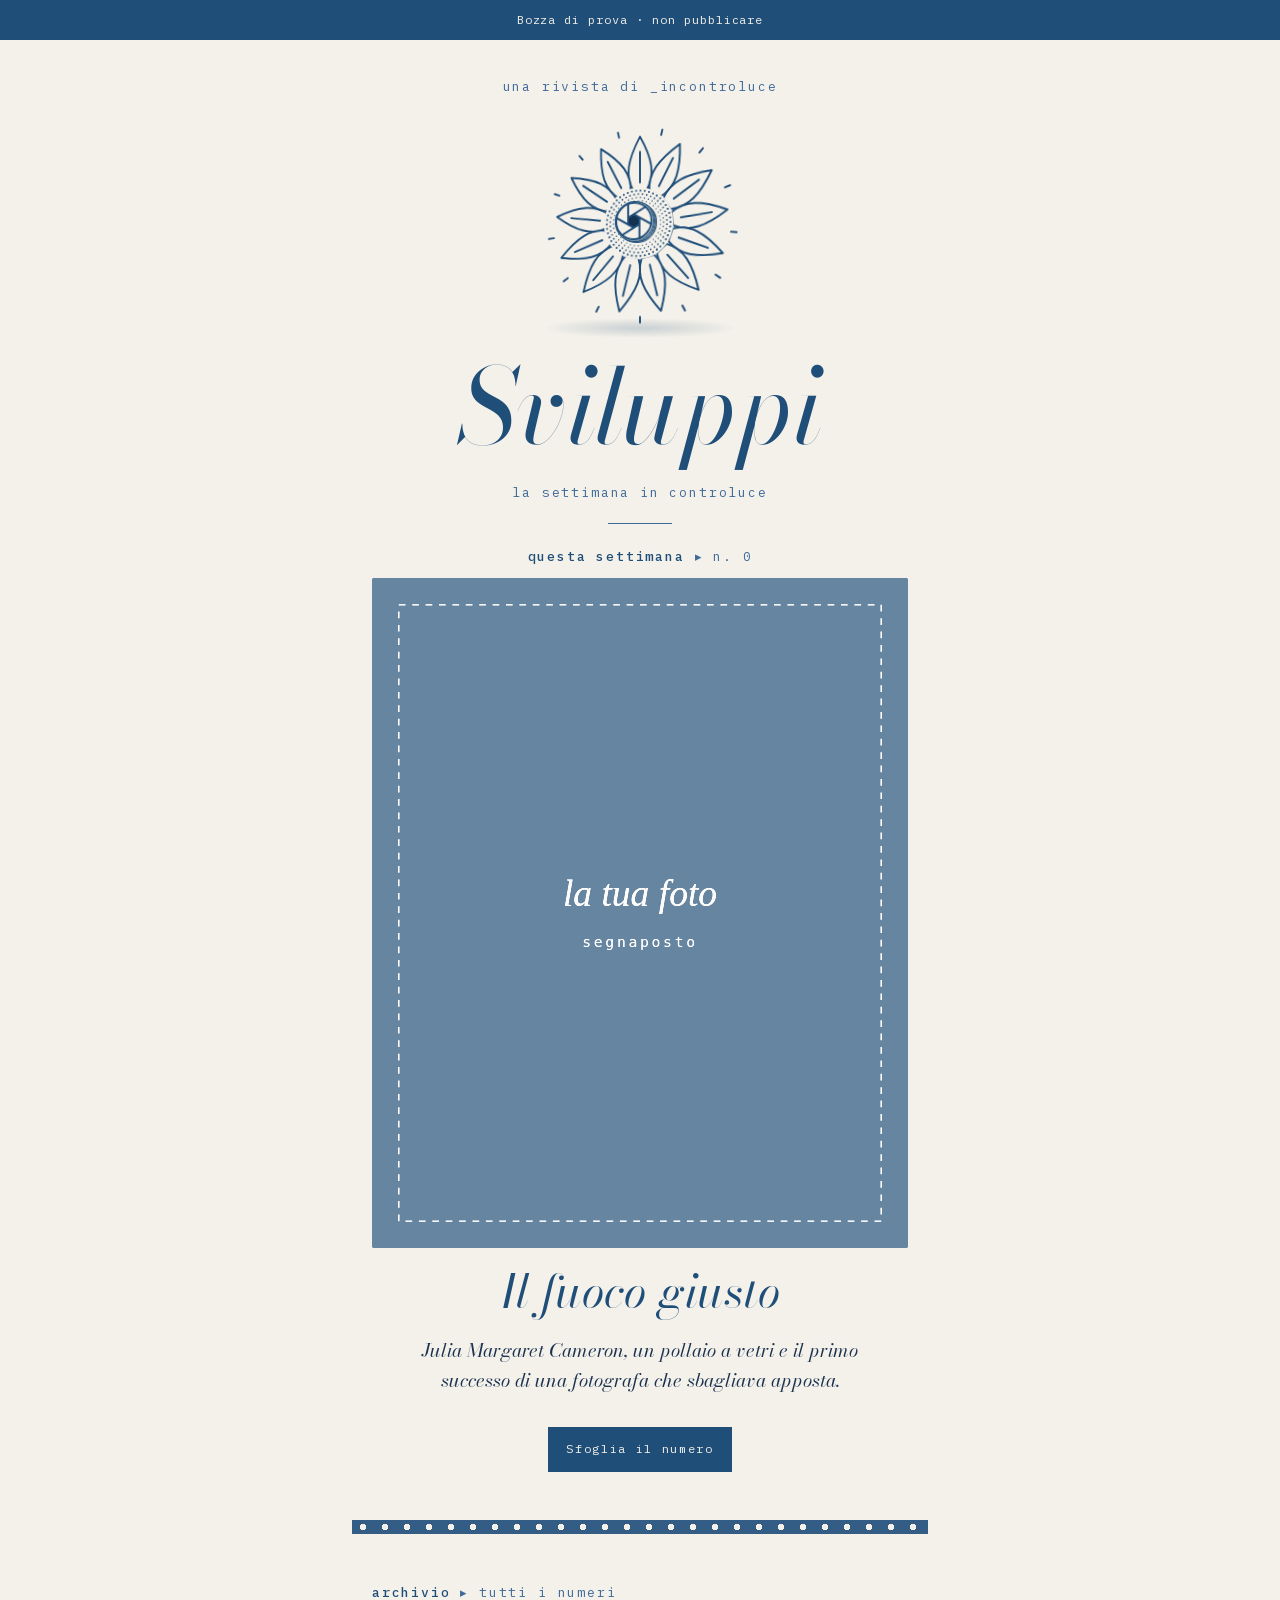
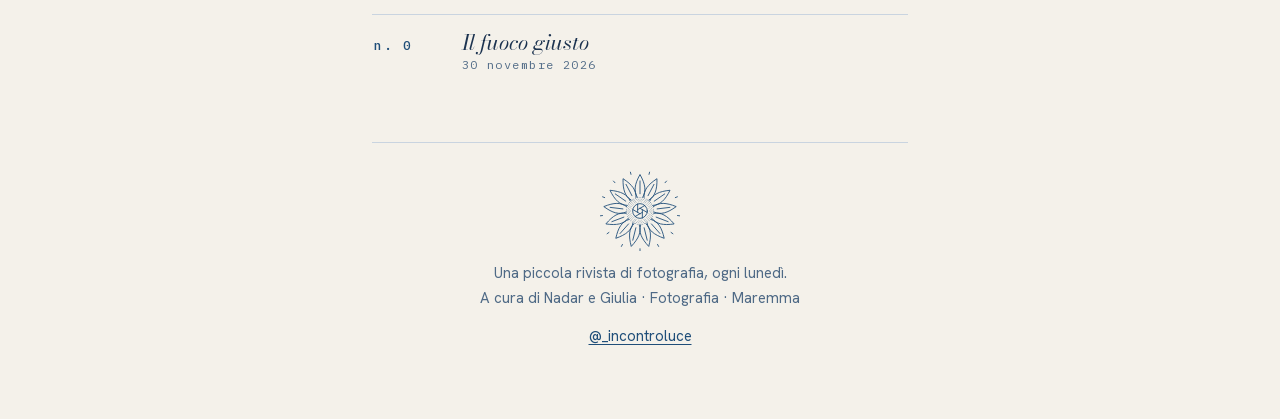
==== commit a0103967: "Girasole 3D che scatta al posto del rullino nella pagina fissa Co-Authored-By: Claude Opus 5.5 <nore" ====
--- a/index.html
+++ b/index.html
@@ -18,14 +18,21 @@
 <main class="pagina">
 
   <header class="testata">
-    <svg class="fiore" viewBox="0 0 500 500" aria-hidden="true"><use href="img/fiore.svg#f"/></svg>
     <div class="mono">una rivista di _incontroluce</div>
     <div class="scena" aria-hidden="true">
       <div class="ombra"></div>
-      <div class="rullino3d">
-        <div class="tappo su"></div><div class="tappo giu"></div><div class="perno p1"></div><div class="perno p2"></div><div class="perno p3"></div>
-        <div class="feritoia"></div><div class="coda"></div>
-        <i class="faccia" style="transform:rotateY(0deg) translateZ(45.72px);background-image:linear-gradient(rgba(12,28,48,0.00),rgba(12,28,48,0.00)),linear-gradient(rgba(255,255,255,0.17),rgba(255,255,255,0.17)),var(--corpo)">I</i><i class="faccia" style="transform:rotateY(10deg) translateZ(45.72px);background-image:linear-gradient(rgba(12,28,48,0.03),rgba(12,28,48,0.03)),linear-gradient(rgba(255,255,255,0.04),rgba(255,255,255,0.04)),var(--corpo)">L</i><i class="faccia" style="transform:rotateY(20deg) translateZ(45.72px);background-image:linear-gradient(rgba(12,28,48,0.09),rgba(12,28,48,0.09)),linear-gradient(rgba(255,255,255,0.00),rgba(255,255,255,0.00)),var(--corpo)">U</i><i class="faccia" style="transform:rotateY(30deg) translateZ(45.72px);background-image:linear-gradient(rgba(12,28,48,0.16),rgba(12,28,48,0.16)),linear-gradient(rgba(255,255,255,0.00),rgba(255,255,255,0.00)),var(--corpo)">P</i><i class="faccia" style="transform:rotateY(40deg) translateZ(45.72px);background-image:linear-gradient(rgba(12,28,48,0.24),rgba(12,28,48,0.24)),linear-gradient(rgba(255,255,255,0.00),rgba(255,255,255,0.00)),var(--corpo)">P</i><i class="faccia" style="transform:rotateY(50deg) translateZ(45.72px);background-image:linear-gradient(rgba(12,28,48,0.33),rgba(12,28,48,0.33)),linear-gradient(rgba(255,255,255,0.00),rgba(255,255,255,0.00)),var(--corpo)">I</i><i class="faccia p" style="transform:rotateY(60deg) translateZ(45.72px);background-image:linear-gradient(rgba(12,28,48,0.42),rgba(12,28,48,0.42)),linear-gradient(rgba(255,255,255,0.00),rgba(255,255,255,0.00)),var(--corpo)">&nbsp;</i><i class="faccia p" style="transform:rotateY(70deg) translateZ(45.72px);background-image:linear-gradient(rgba(12,28,48,0.52),rgba(12,28,48,0.52)),linear-gradient(rgba(255,255,255,0.00),rgba(255,255,255,0.00)),var(--corpo)">&nbsp;</i><i class="faccia p" style="transform:rotateY(80deg) translateZ(45.72px);background-image:linear-gradient(rgba(12,28,48,0.61),rgba(12,28,48,0.61)),linear-gradient(rgba(255,255,255,0.00),rgba(255,255,255,0.00)),var(--corpo)">&nbsp;</i><i class="faccia p" style="transform:rotateY(90deg) translateZ(45.72px);background-image:linear-gradient(rgba(12,28,48,0.71),rgba(12,28,48,0.71)),linear-gradient(rgba(255,255,255,0.00),rgba(255,255,255,0.00)),var(--corpo)">&nbsp;</i><i class="faccia p" style="transform:rotateY(100deg) translateZ(45.72px);background-image:linear-gradient(rgba(12,28,48,0.79),rgba(12,28,48,0.79)),linear-gradient(rgba(255,255,255,0.00),rgba(255,255,255,0.00)),var(--corpo)">&nbsp;</i><i class="faccia p" style="transform:rotateY(110deg) translateZ(45.72px);background-image:linear-gradient(rgba(12,28,48,0.87),rgba(12,28,48,0.87)),linear-gradient(rgba(255,255,255,0.00),rgba(255,255,255,0.00)),var(--corpo)">&nbsp;</i><i class="faccia p" style="transform:rotateY(120deg) translateZ(45.72px);background-image:linear-gradient(rgba(12,28,48,0.93),rgba(12,28,48,0.93)),linear-gradient(rgba(255,255,255,0.00),rgba(255,255,255,0.00)),var(--corpo)">&nbsp;</i><i class="faccia" style="transform:rotateY(130deg) translateZ(45.72px);background-image:linear-gradient(rgba(12,28,48,0.99),rgba(12,28,48,0.99)),linear-gradient(rgba(255,255,255,0.00),rgba(255,255,255,0.00)),var(--corpo)">I</i><i class="faccia" style="transform:rotateY(140deg) translateZ(45.72px);background-image:linear-gradient(rgba(12,28,48,1.02),rgba(12,28,48,1.02)),linear-gradient(rgba(255,255,255,0.00),rgba(255,255,255,0.00)),var(--corpo)">S</i><i class="faccia p" style="transform:rotateY(150deg) translateZ(45.72px);background-image:linear-gradient(rgba(12,28,48,1.04),rgba(12,28,48,1.04)),linear-gradient(rgba(255,255,255,0.00),rgba(255,255,255,0.00)),var(--corpo)">O</i><i class="faccia p" style="transform:rotateY(160deg) translateZ(45.72px);background-image:linear-gradient(rgba(12,28,48,1.05),rgba(12,28,48,1.05)),linear-gradient(rgba(255,255,255,0.00),rgba(255,255,255,0.00)),var(--corpo)">&nbsp;</i><i class="faccia p" style="transform:rotateY(170deg) translateZ(45.72px);background-image:linear-gradient(rgba(12,28,48,1.04),rgba(12,28,48,1.04)),linear-gradient(rgba(255,255,255,0.00),rgba(255,255,255,0.00)),var(--corpo)">1</i><i class="faccia p" style="transform:rotateY(180deg) translateZ(45.72px);background-image:linear-gradient(rgba(12,28,48,1.01),rgba(12,28,48,1.01)),linear-gradient(rgba(255,255,255,0.00),rgba(255,255,255,0.00)),var(--corpo)">0</i><i class="faccia p" style="transform:rotateY(190deg) translateZ(45.72px);background-image:linear-gradient(rgba(12,28,48,0.97),rgba(12,28,48,0.97)),linear-gradient(rgba(255,255,255,0.00),rgba(255,255,255,0.00)),var(--corpo)">0</i><i class="faccia p" style="transform:rotateY(200deg) translateZ(45.72px);background-image:linear-gradient(rgba(12,28,48,0.91),rgba(12,28,48,0.91)),linear-gradient(rgba(255,255,255,0.00),rgba(255,255,255,0.00)),var(--corpo)">&nbsp;</i><i class="faccia p" style="transform:rotateY(210deg) translateZ(45.72px);background-image:linear-gradient(rgba(12,28,48,0.84),rgba(12,28,48,0.84)),linear-gradient(rgba(255,255,255,0.00),rgba(255,255,255,0.00)),var(--corpo)">·</i><i class="faccia p" style="transform:rotateY(220deg) translateZ(45.72px);background-image:linear-gradient(rgba(12,28,48,0.76),rgba(12,28,48,0.76)),linear-gradient(rgba(255,255,255,0.00),rgba(255,255,255,0.00)),var(--corpo)">&nbsp;</i><i class="faccia p" style="transform:rotateY(230deg) translateZ(45.72px);background-image:linear-gradient(rgba(12,28,48,0.67),rgba(12,28,48,0.67)),linear-gradient(rgba(255,255,255,0.00),rgba(255,255,255,0.00)),var(--corpo)">2</i><i class="faccia p" style="transform:rotateY(240deg) translateZ(45.72px);background-image:linear-gradient(rgba(12,28,48,0.58),rgba(12,28,48,0.58)),linear-gradient(rgba(255,255,255,0.00),rgba(255,255,255,0.00)),var(--corpo)">4</i><i class="faccia p" style="transform:rotateY(250deg) translateZ(45.72px);background-image:linear-gradient(rgba(12,28,48,0.48),rgba(12,28,48,0.48)),linear-gradient(rgba(255,255,255,0.00),rgba(255,255,255,0.00)),var(--corpo)">&nbsp;</i><i class="faccia p" style="transform:rotateY(260deg) translateZ(45.72px);background-image:linear-gradient(rgba(12,28,48,0.39),rgba(12,28,48,0.39)),linear-gradient(rgba(255,255,255,0.00),rgba(255,255,255,0.00)),var(--corpo)">E</i><i class="faccia p" style="transform:rotateY(270deg) translateZ(45.72px);background-image:linear-gradient(rgba(12,28,48,0.29),rgba(12,28,48,0.29)),linear-gradient(rgba(255,255,255,0.00),rgba(255,255,255,0.00)),var(--corpo)">&nbsp;</i><i class="faccia p" style="transform:rotateY(280deg) translateZ(45.72px);background-image:linear-gradient(rgba(12,28,48,0.21),rgba(12,28,48,0.21)),linear-gradient(rgba(255,255,255,0.00),rgba(255,255,255,0.00)),var(--corpo)">&nbsp;</i><i class="faccia p" style="transform:rotateY(290deg) translateZ(45.72px);background-image:linear-gradient(rgba(12,28,48,0.13),rgba(12,28,48,0.13)),linear-gradient(rgba(255,255,255,0.00),rgba(255,255,255,0.00)),var(--corpo)">&nbsp;</i><i class="faccia p" style="transform:rotateY(300deg) translateZ(45.72px);background-image:linear-gradient(rgba(12,28,48,0.07),rgba(12,28,48,0.07)),linear-gradient(rgba(255,255,255,0.00),rgba(255,255,255,0.00)),var(--corpo)">&nbsp;</i><i class="faccia p" style="transform:rotateY(310deg) translateZ(45.72px);background-image:linear-gradient(rgba(12,28,48,0.01),rgba(12,28,48,0.01)),linear-gradient(rgba(255,255,255,0.10),rgba(255,255,255,0.10)),var(--corpo)">&nbsp;</i><i class="faccia p" style="transform:rotateY(320deg) translateZ(45.72px);background-image:linear-gradient(rgba(12,28,48,0.00),rgba(12,28,48,0.00)),linear-gradient(rgba(255,255,255,0.21),rgba(255,255,255,0.21)),var(--corpo)">&nbsp;</i><i class="faccia p" style="transform:rotateY(330deg) translateZ(45.72px);background-image:linear-gradient(rgba(12,28,48,0.00),rgba(12,28,48,0.00)),linear-gradient(rgba(255,255,255,0.27),rgba(255,255,255,0.27)),var(--corpo)">&nbsp;</i><i class="faccia" style="transform:rotateY(340deg) translateZ(45.72px);background-image:linear-gradient(rgba(12,28,48,0.00),rgba(12,28,48,0.00)),linear-gradient(rgba(255,255,255,0.29),rgba(255,255,255,0.29)),var(--corpo)">S</i><i class="faccia" style="transform:rotateY(350deg) translateZ(45.72px);background-image:linear-gradient(rgba(12,28,48,0.00),rgba(12,28,48,0.00)),linear-gradient(rgba(255,255,255,0.25),rgba(255,255,255,0.25)),var(--corpo)">V</i>
+      <div class="girasole">
+        <svg class="strato petali" viewBox="0 0 500 500"><path class="pt" d="M233.0 164.0 C209.0 124.0 217.0 82.0 250.0 22.0 C283.0 82.0 291.0 124.0 267.0 164.0Z"/><path d="M250.0 142.0 L250.0 62.0"/><path class="pt" d="M274.9 166.0 C272.3 119.4 298.9 85.9 356.0 48.1 C357.3 116.6 344.9 157.5 305.0 181.8Z"/><path d="M300.2 154.4 L337.4 83.5"/><path class="pt" d="M311.1 187.2 C330.4 144.7 369.5 127.4 437.6 120.5 C407.0 181.7 377.0 212.2 330.4 215.1Z"/><path d="M338.9 188.6 L404.7 143.2"/><path class="pt" d="M333.3 222.8 C370.1 194.1 412.8 197.0 476.3 222.5 C420.8 262.5 380.0 275.5 337.4 256.5Z"/><path d="M357.2 237.0 L436.6 227.3"/><path class="pt" d="M336.4 264.6 C382.4 256.3 418.8 278.7 463.2 330.8 C395.4 340.4 353.3 333.0 324.4 296.4Z"/><path d="M351.0 288.3 L425.8 316.7"/><path class="pt" d="M319.8 303.1 C364.2 317.1 386.1 353.9 401.2 420.7 C336.7 397.6 302.9 371.5 294.3 325.6Z"/><path d="M321.6 330.8 L374.7 390.7"/><path class="pt" d="M287.1 329.4 C320.0 362.5 322.2 405.2 304.6 471.4 C258.2 421.0 240.3 382.2 254.1 337.6Z"/><path d="M275.8 354.9 L295.0 432.5"/><path class="pt" d="M245.9 337.6 C259.7 382.2 241.8 421.0 195.4 471.4 C177.8 405.2 180.0 362.5 212.9 329.4Z"/><path d="M224.2 354.9 L205.0 432.5"/><path class="pt" d="M205.7 325.6 C197.1 371.5 163.3 397.6 98.8 420.7 C113.9 353.9 135.8 317.1 180.2 303.1Z"/><path d="M178.4 330.8 L125.3 390.7"/><path class="pt" d="M175.6 296.4 C146.7 333.0 104.6 340.4 36.8 330.8 C81.2 278.7 117.6 256.3 163.6 264.6Z"/><path d="M149.0 288.3 L74.2 316.7"/><path class="pt" d="M162.6 256.5 C120.0 275.5 79.2 262.5 23.7 222.5 C87.2 197.0 129.9 194.1 166.7 222.8Z"/><path d="M142.8 237.0 L63.4 227.3"/><path class="pt" d="M169.6 215.1 C123.0 212.2 93.0 181.7 62.4 120.5 C130.5 127.4 169.6 144.7 188.9 187.2Z"/><path d="M161.1 188.6 L95.3 143.2"/><path class="pt" d="M195.0 181.8 C155.1 157.5 142.7 116.6 144.0 48.1 C201.1 85.9 227.7 119.4 225.1 166.0Z"/><path d="M199.8 154.4 L162.6 83.5"/><g class="raggi"><path d="M306.5 20.9 L309.8 7.3"/><path d="M406.5 73.4 L415.8 62.9"/><path d="M470.7 166.3 L483.8 161.3"/><path d="M484.3 278.4 L498.2 280.1"/><path d="M444.2 384.1 L455.7 392.0"/><path d="M359.7 459.0 L366.2 471.4"/><path d="M250.0 486.0 L250.0 500.0"/><path d="M140.3 459.0 L133.8 471.4"/><path d="M55.8 384.1 L44.3 392.0"/><path d="M15.7 278.4 L1.8 280.1"/><path d="M29.3 166.3 L16.2 161.3"/><path d="M93.5 73.4 L84.2 62.9"/><path d="M193.5 20.9 L190.2 7.3"/></g></svg>
+        <svg class="strato disco" viewBox="0 0 500 500"><circle cx="250" cy="250" r="92" class="fondo"/><circle cx="334.0" cy="250.0" r="2.6"/><circle cx="333.2" cy="261.4" r="2.6"/><circle cx="330.9" cy="272.7" r="2.6"/><circle cx="327.0" cy="283.5" r="2.6"/><circle cx="321.8" cy="293.6" r="2.6"/><circle cx="315.2" cy="303.0" r="2.6"/><circle cx="307.3" cy="311.4" r="2.6"/><circle cx="298.4" cy="318.6" r="2.6"/><circle cx="288.6" cy="324.6" r="2.6"/><circle cx="278.1" cy="329.1" r="2.6"/><circle cx="267.1" cy="332.2" r="2.6"/><circle cx="255.7" cy="333.8" r="2.6"/><circle cx="244.3" cy="333.8" r="2.6"/><circle cx="232.9" cy="332.2" r="2.6"/><circle cx="221.9" cy="329.1" r="2.6"/><circle cx="211.4" cy="324.6" r="2.6"/><circle cx="201.6" cy="318.6" r="2.6"/><circle cx="192.7" cy="311.4" r="2.6"/><circle cx="184.8" cy="303.0" r="2.6"/><circle cx="178.2" cy="293.6" r="2.6"/><circle cx="173.0" cy="283.5" r="2.6"/><circle cx="169.1" cy="272.7" r="2.6"/><circle cx="166.8" cy="261.4" r="2.6"/><circle cx="166.0" cy="250.0" r="2.6"/><circle cx="166.8" cy="238.6" r="2.6"/><circle cx="169.1" cy="227.3" r="2.6"/><circle cx="173.0" cy="216.5" r="2.6"/><circle cx="178.2" cy="206.4" r="2.6"/><circle cx="184.8" cy="197.0" r="2.6"/><circle cx="192.7" cy="188.6" r="2.6"/><circle cx="201.6" cy="181.4" r="2.6"/><circle cx="211.4" cy="175.4" r="2.6"/><circle cx="221.9" cy="170.9" r="2.6"/><circle cx="232.9" cy="167.8" r="2.6"/><circle cx="244.3" cy="166.2" r="2.6"/><circle cx="255.7" cy="166.2" r="2.6"/><circle cx="267.1" cy="167.8" r="2.6"/><circle cx="278.1" cy="170.9" r="2.6"/><circle cx="288.6" cy="175.4" r="2.6"/><circle cx="298.4" cy="181.4" r="2.6"/><circle cx="307.3" cy="188.6" r="2.6"/><circle cx="315.2" cy="197.0" r="2.6"/><circle cx="321.8" cy="206.4" r="2.6"/><circle cx="327.0" cy="216.5" r="2.6"/><circle cx="330.9" cy="227.3" r="2.6"/><circle cx="333.2" cy="238.6" r="2.6"/><circle cx="324.8" cy="255.6" r="2.2"/><circle cx="323.1" cy="266.7" r="2.2"/><circle cx="319.8" cy="277.4" r="2.2"/><circle cx="315.0" cy="287.5" r="2.2"/><circle cx="308.6" cy="296.8" r="2.2"/><circle cx="301.0" cy="305.0" r="2.2"/><circle cx="292.2" cy="312.0" r="2.2"/><circle cx="282.5" cy="317.6" r="2.2"/><circle cx="272.1" cy="321.7" r="2.2"/><circle cx="261.2" cy="324.2" r="2.2"/><circle cx="250.0" cy="325.0" r="2.2"/><circle cx="238.8" cy="324.2" r="2.2"/><circle cx="227.9" cy="321.7" r="2.2"/><circle cx="217.5" cy="317.6" r="2.2"/><circle cx="207.8" cy="312.0" r="2.2"/><circle cx="199.0" cy="305.0" r="2.2"/><circle cx="191.4" cy="296.8" r="2.2"/><circle cx="185.0" cy="287.5" r="2.2"/><circle cx="180.2" cy="277.4" r="2.2"/><circle cx="176.9" cy="266.7" r="2.2"/><circle cx="175.2" cy="255.6" r="2.2"/><circle cx="175.2" cy="244.4" r="2.2"/><circle cx="176.9" cy="233.3" r="2.2"/><circle cx="180.2" cy="222.6" r="2.2"/><circle cx="185.0" cy="212.5" r="2.2"/><circle cx="191.4" cy="203.2" r="2.2"/><circle cx="199.0" cy="195.0" r="2.2"/><circle cx="207.8" cy="188.0" r="2.2"/><circle cx="217.5" cy="182.4" r="2.2"/><circle cx="227.9" cy="178.3" r="2.2"/><circle cx="238.8" cy="175.8" r="2.2"/><circle cx="250.0" cy="175.0" r="2.2"/><circle cx="261.2" cy="175.8" r="2.2"/><circle cx="272.1" cy="178.3" r="2.2"/><circle cx="282.5" cy="182.4" r="2.2"/><circle cx="292.2" cy="188.0" r="2.2"/><circle cx="301.0" cy="195.0" r="2.2"/><circle cx="308.6" cy="203.2" r="2.2"/><circle cx="315.0" cy="212.5" r="2.2"/><circle cx="319.8" cy="222.6" r="2.2"/><circle cx="323.1" cy="233.3" r="2.2"/><circle cx="324.8" cy="244.4" r="2.2"/><circle cx="316.0" cy="250.0" r="1.9"/><circle cx="315.1" cy="260.9" r="1.9"/><circle cx="312.4" cy="271.4" r="1.9"/><circle cx="308.0" cy="281.4" r="1.9"/><circle cx="302.1" cy="290.5" r="1.9"/><circle cx="294.7" cy="298.6" r="1.9"/><circle cx="286.1" cy="305.3" r="1.9"/><circle cx="276.5" cy="310.4" r="1.9"/><circle cx="266.2" cy="314.0" r="1.9"/><circle cx="255.5" cy="315.8" r="1.9"/><circle cx="244.5" cy="315.8" r="1.9"/><circle cx="233.8" cy="314.0" r="1.9"/><circle cx="223.5" cy="310.4" r="1.9"/><circle cx="213.9" cy="305.3" r="1.9"/><circle cx="205.3" cy="298.6" r="1.9"/><circle cx="197.9" cy="290.5" r="1.9"/><circle cx="192.0" cy="281.4" r="1.9"/><circle cx="187.6" cy="271.4" r="1.9"/><circle cx="184.9" cy="260.9" r="1.9"/><circle cx="184.0" cy="250.0" r="1.9"/><circle cx="184.9" cy="239.1" r="1.9"/><circle cx="187.6" cy="228.6" r="1.9"/><circle cx="192.0" cy="218.6" r="1.9"/><circle cx="197.9" cy="209.5" r="1.9"/><circle cx="205.3" cy="201.4" r="1.9"/><circle cx="213.9" cy="194.7" r="1.9"/><circle cx="223.5" cy="189.6" r="1.9"/><circle cx="233.8" cy="186.0" r="1.9"/><circle cx="244.5" cy="184.2" r="1.9"/><circle cx="255.5" cy="184.2" r="1.9"/><circle cx="266.2" cy="186.0" r="1.9"/><circle cx="276.5" cy="189.6" r="1.9"/><circle cx="286.1" cy="194.7" r="1.9"/><circle cx="294.7" cy="201.4" r="1.9"/><circle cx="302.1" cy="209.5" r="1.9"/><circle cx="308.0" cy="218.6" r="1.9"/><circle cx="312.4" cy="228.6" r="1.9"/><circle cx="315.1" cy="239.1" r="1.9"/><circle cx="307.8" cy="255.4" r="1.6"/><circle cx="305.8" cy="265.9" r="1.6"/><circle cx="301.9" cy="275.9" r="1.6"/><circle cx="296.3" cy="285.0" r="1.6"/><circle cx="289.1" cy="292.9" r="1.6"/><circle cx="280.5" cy="299.3" r="1.6"/><circle cx="271.0" cy="304.1" r="1.6"/><circle cx="260.7" cy="307.0" r="1.6"/><circle cx="250.0" cy="308.0" r="1.6"/><circle cx="239.3" cy="307.0" r="1.6"/><circle cx="229.0" cy="304.1" r="1.6"/><circle cx="219.5" cy="299.3" r="1.6"/><circle cx="210.9" cy="292.9" r="1.6"/><circle cx="203.7" cy="285.0" r="1.6"/><circle cx="198.1" cy="275.9" r="1.6"/><circle cx="194.2" cy="265.9" r="1.6"/><circle cx="192.2" cy="255.4" r="1.6"/><circle cx="192.2" cy="244.6" r="1.6"/><circle cx="194.2" cy="234.1" r="1.6"/><circle cx="198.1" cy="224.1" r="1.6"/><circle cx="203.7" cy="215.0" r="1.6"/><circle cx="210.9" cy="207.1" r="1.6"/><circle cx="219.5" cy="200.7" r="1.6"/><circle cx="229.0" cy="195.9" r="1.6"/><circle cx="239.3" cy="193.0" r="1.6"/><circle cx="250.0" cy="192.0" r="1.6"/><circle cx="260.7" cy="193.0" r="1.6"/><circle cx="271.0" cy="195.9" r="1.6"/><circle cx="280.5" cy="200.7" r="1.6"/><circle cx="289.1" cy="207.1" r="1.6"/><circle cx="296.3" cy="215.0" r="1.6"/><circle cx="301.9" cy="224.1" r="1.6"/><circle cx="305.8" cy="234.1" r="1.6"/><circle cx="307.8" cy="244.6" r="1.6"/></svg>
+        <div class="anello" style="transform:translateZ(8px)"></div><div class="anello" style="transform:translateZ(10px)"></div><div class="anello" style="transform:translateZ(12px)"></div><div class="anello" style="transform:translateZ(14px)"></div><div class="anello" style="transform:translateZ(16px)"></div><div class="anello" style="transform:translateZ(18px)"></div><div class="anello" style="transform:translateZ(20px)"></div>
+        <svg class="strato obiettivo" viewBox="0 0 500 500">
+          <defs><radialGradient id="lampo"><stop offset="0" stop-color="#fff" stop-opacity="1"/><stop offset=".3" stop-color="#fff" stop-opacity=".85"/><stop offset="1" stop-color="#f4f1ea" stop-opacity="0"/></radialGradient></defs>
+          <circle cx="250" cy="250" r="46" class="vetro"/>
+          <path class="foro" d="M250.0 233.0 L264.7 241.5 L264.7 258.5 L250.0 267.0 L235.3 258.5 L235.3 241.5Z"><animate attributeName="d" dur="6s" repeatCount="indefinite" keyTimes="0;0.78;0.82;0.9;1" values="M250.0 233.0 L264.7 241.5 L264.7 258.5 L250.0 267.0 L235.3 258.5 L235.3 241.5Z;M250.0 233.0 L264.7 241.5 L264.7 258.5 L250.0 267.0 L235.3 258.5 L235.3 241.5Z;M250.6 248.9 L251.2 250.0 L250.6 251.0 L249.4 251.1 L248.8 250.0 L249.4 249.0Z;M250.0 233.0 L264.7 241.5 L264.7 258.5 L250.0 267.0 L235.3 258.5 L235.3 241.5Z;M250.0 233.0 L264.7 241.5 L264.7 258.5 L250.0 267.0 L235.3 258.5 L235.3 241.5Z"/></path>
+          <path class="lamelle" d="M235.3 241.5 L280.4 215.5 M250.0 233.0 L295.1 259.0 M264.7 241.5 L264.7 293.6 M264.7 258.5 L219.6 284.5 M250.0 267.0 L204.9 241.0 M235.3 258.5 L235.3 206.4"><animate attributeName="d" dur="6s" repeatCount="indefinite" keyTimes="0;0.78;0.82;0.9;1" values="M235.3 241.5 L280.4 215.5 M250.0 233.0 L295.1 259.0 M264.7 241.5 L264.7 293.6 M264.7 258.5 L219.6 284.5 M250.0 267.0 L204.9 241.0 M235.3 258.5 L235.3 206.4;M235.3 241.5 L280.4 215.5 M250.0 233.0 L295.1 259.0 M264.7 241.5 L264.7 293.6 M264.7 258.5 L219.6 284.5 M250.0 267.0 L204.9 241.0 M235.3 258.5 L235.3 206.4;M249.4 249.0 L295.9 247.4 M250.6 248.9 L275.3 288.4 M251.2 250.0 L229.3 291.1 M250.6 251.0 L204.1 252.6 M249.4 251.1 L224.7 211.6 M248.8 250.0 L270.7 208.9;M235.3 241.5 L280.4 215.5 M250.0 233.0 L295.1 259.0 M264.7 241.5 L264.7 293.6 M264.7 258.5 L219.6 284.5 M250.0 267.0 L204.9 241.0 M235.3 258.5 L235.3 206.4;M235.3 241.5 L280.4 215.5 M250.0 233.0 L295.1 259.0 M264.7 241.5 L264.7 293.6 M264.7 258.5 L219.6 284.5 M250.0 267.0 L204.9 241.0 M235.3 258.5 L235.3 206.4"/></path>
+          <circle cx="250" cy="250" r="46" class="ghiera"/>
+          <circle cx="250" cy="250" r="190" fill="url(#lampo)" opacity="0"><animate attributeName="opacity" dur="6s" repeatCount="indefinite" keyTimes="0;0.84;0.87;0.97;1" values="0;0;1;0;0"/></circle>
+        </svg>
       </div>
     </div>
     <h1 class="nome">Sviluppi</h1>
@@ -59,5 +66,6 @@
   </footer>
 
 </main>
+<script>if(matchMedia("(prefers-reduced-motion: reduce)").matches){document.querySelectorAll(".girasole svg").forEach(function(s){s.pauseAnimations()})}</script>
 </body>
 </html>
--- a/stile.css
+++ b/stile.css
@@ -121,27 +121,23 @@
 @keyframes affiora{from{filter:grayscale(1) contrast(1.45) brightness(1.2) blur(6px)}to{filter:grayscale(1) contrast(1.45) brightness(1.2) blur(0)}}
 @keyframes velo{from{opacity:1}35%{opacity:.75}to{opacity:0}}
 
-/* il rullino in 3D sopra la testata: fatto solo con lo stile, nessuna libreria.
-   36 facce con luce fissa (calcolata per la posa di riposo); il rullino dondola appena, così la scritta e la pellicola restano sempre davanti. */
-.scena{height:210px;display:flex;align-items:center;justify-content:center;perspective:1000px;position:relative;margin:4px 0 2px}
-.rullino3d{--corpo:linear-gradient(var(--blu-3) 0 3px,var(--blu) 3px 7px,#14324f 7px 9px,var(--blu-2) 9px 16px,var(--carta) 16px 84px,var(--blu) 84px 88px,var(--carta) 88px 92px,var(--blu) 92px 108px,var(--blu-2) 108px 115px,#14324f 115px 117px,var(--blu) 117px 121px,var(--blu-3) 121px);
-  position:relative;width:92px;height:124px;transform-style:preserve-3d;transform:rotateX(-12deg) rotateY(-18deg);animation:dondola 7s ease-in-out infinite alternate}
-@keyframes dondola{from{transform:rotateX(-12deg) rotateY(-40deg)}to{transform:rotateX(-12deg) rotateY(4deg)}}
-.rullino3d .faccia{position:absolute;left:41.6px;top:0;width:8.8px;height:124px;backface-visibility:hidden;font-style:normal;
-  font-family:var(--mono);font-size:11px;font-weight:500;color:var(--blu);text-align:center;line-height:1;padding-top:44px}
-.rullino3d .faccia.p{font-size:7px;font-weight:400;color:var(--carta);padding-top:97px}
-.rullino3d .tappo{position:absolute;left:-2px;top:14px;width:96px;height:96px;border-radius:50%;
-  background:radial-gradient(circle,#14324f 0 11px,var(--blu-3) 11px 14px,var(--blu) 14px 40px,var(--blu-3) 40px 42px,var(--blu) 42px)}
-.rullino3d .su{transform:rotateX(90deg) translateZ(62px)}
-.rullino3d .giu{transform:rotateX(-90deg) translateZ(62px)}
-.rullino3d .perno{position:absolute;left:36px;top:52px;width:20px;height:20px;border-radius:50%;background:var(--blu)}
-.rullino3d .p1{transform:rotateX(90deg) translateZ(64px)}
-.rullino3d .p2{transform:rotateX(90deg) translateZ(68px)}
-.rullino3d .p3{transform:rotateX(90deg) translateZ(72px);background:radial-gradient(circle,#14324f 0 4px,var(--blu-3) 4px)}
-.rullino3d .feritoia{position:absolute;left:44px;top:22px;width:5px;height:80px;background:#0e2238;transform:rotateY(74deg) translateZ(46.2px)}
-.rullino3d .coda{position:absolute;left:46px;top:28px;width:132px;height:68px;transform-origin:0 50%;transform:rotateY(74deg) translateZ(46.4px) rotateY(-64deg);
-  background:radial-gradient(circle,var(--carta) 0 2.4px,transparent 2.9px) 4px 3px/12px 10px repeat-x,radial-gradient(circle,var(--carta) 0 2.4px,transparent 2.9px) 4px 55px/12px 10px repeat-x,linear-gradient(90deg,#0e2238,var(--blu) 30%,var(--blu-3) 85%,var(--blu-2));
-  clip-path:polygon(0 0,74% 0,100% 34%,100% 100%,0 100%)}
-.scena .ombra{position:absolute;bottom:20px;left:50%;width:190px;height:20px;margin-left:-82px;border-radius:50%;background:radial-gradient(rgba(31,78,121,.24),transparent 70%)}
+/* il girasole in 3D sopra la testata: il fiore di _incontroluce a strati (petali, disco, obiettivo che sporge).
+   Fatto solo con lo stile e con un SVG: il diaframma al centro si chiude e si riapre ogni 6 secondi, con un piccolo lampo. */
+.scena{height:240px;display:flex;align-items:center;justify-content:center;perspective:900px;position:relative;margin:6px 0 0}
+.girasole{position:relative;width:196px;height:196px;transform-style:preserve-3d;transform:rotateX(8deg) rotateY(-16deg);animation:ondeggia 12s ease-in-out infinite alternate}
+@keyframes ondeggia{0%{transform:rotateX(12deg) rotateY(-26deg)}50%{transform:rotateX(-6deg) rotateY(4deg)}100%{transform:rotateX(10deg) rotateY(24deg)}}
+.girasole .strato{position:absolute;inset:0;width:100%;height:100%;overflow:visible}
+.girasole .petali{fill:none;stroke:var(--blu);stroke-width:5;stroke-linecap:round;stroke-linejoin:round}
+.girasole .petali .pt{fill:var(--carta)}
+.girasole .raggi{transform-box:view-box;transform-origin:250px 250px;animation:raggi 6s linear infinite}
+@keyframes raggi{0%,83%{transform:scale(1);stroke-width:5}87%{transform:scale(1.12);stroke-width:9}97%,100%{transform:scale(1);stroke-width:5}}
+.girasole .disco{transform:translateZ(6px);fill:var(--blu)}
+.girasole .disco .fondo{fill:var(--carta)}
+.girasole .anello{position:absolute;left:50%;top:50%;width:40px;height:40px;margin:-20px 0 0 -20px;border-radius:50%;background:var(--carta);border:1.5px solid var(--blu)}
+.girasole .obiettivo{transform:translateZ(22px)}
+.girasole .vetro{fill:var(--carta)}
+.girasole .foro{fill:#14324f}
+.girasole .lamelle,.girasole .ghiera{fill:none;stroke:var(--blu);stroke-width:5;stroke-linecap:round}
+.scena .ombra{position:absolute;bottom:6px;left:50%;width:200px;height:20px;margin-left:-100px;border-radius:50%;background:radial-gradient(rgba(31,78,121,.2),transparent 70%)}
 
-@media (prefers-reduced-motion:reduce){.sviluppa img,.sviluppa::before,.rullino3d{animation:none}.sviluppa::before{opacity:0}}
+@media (prefers-reduced-motion:reduce){.sviluppa img,.sviluppa::before,.girasole,.girasole .raggi{animation:none}.sviluppa::before{opacity:0}}
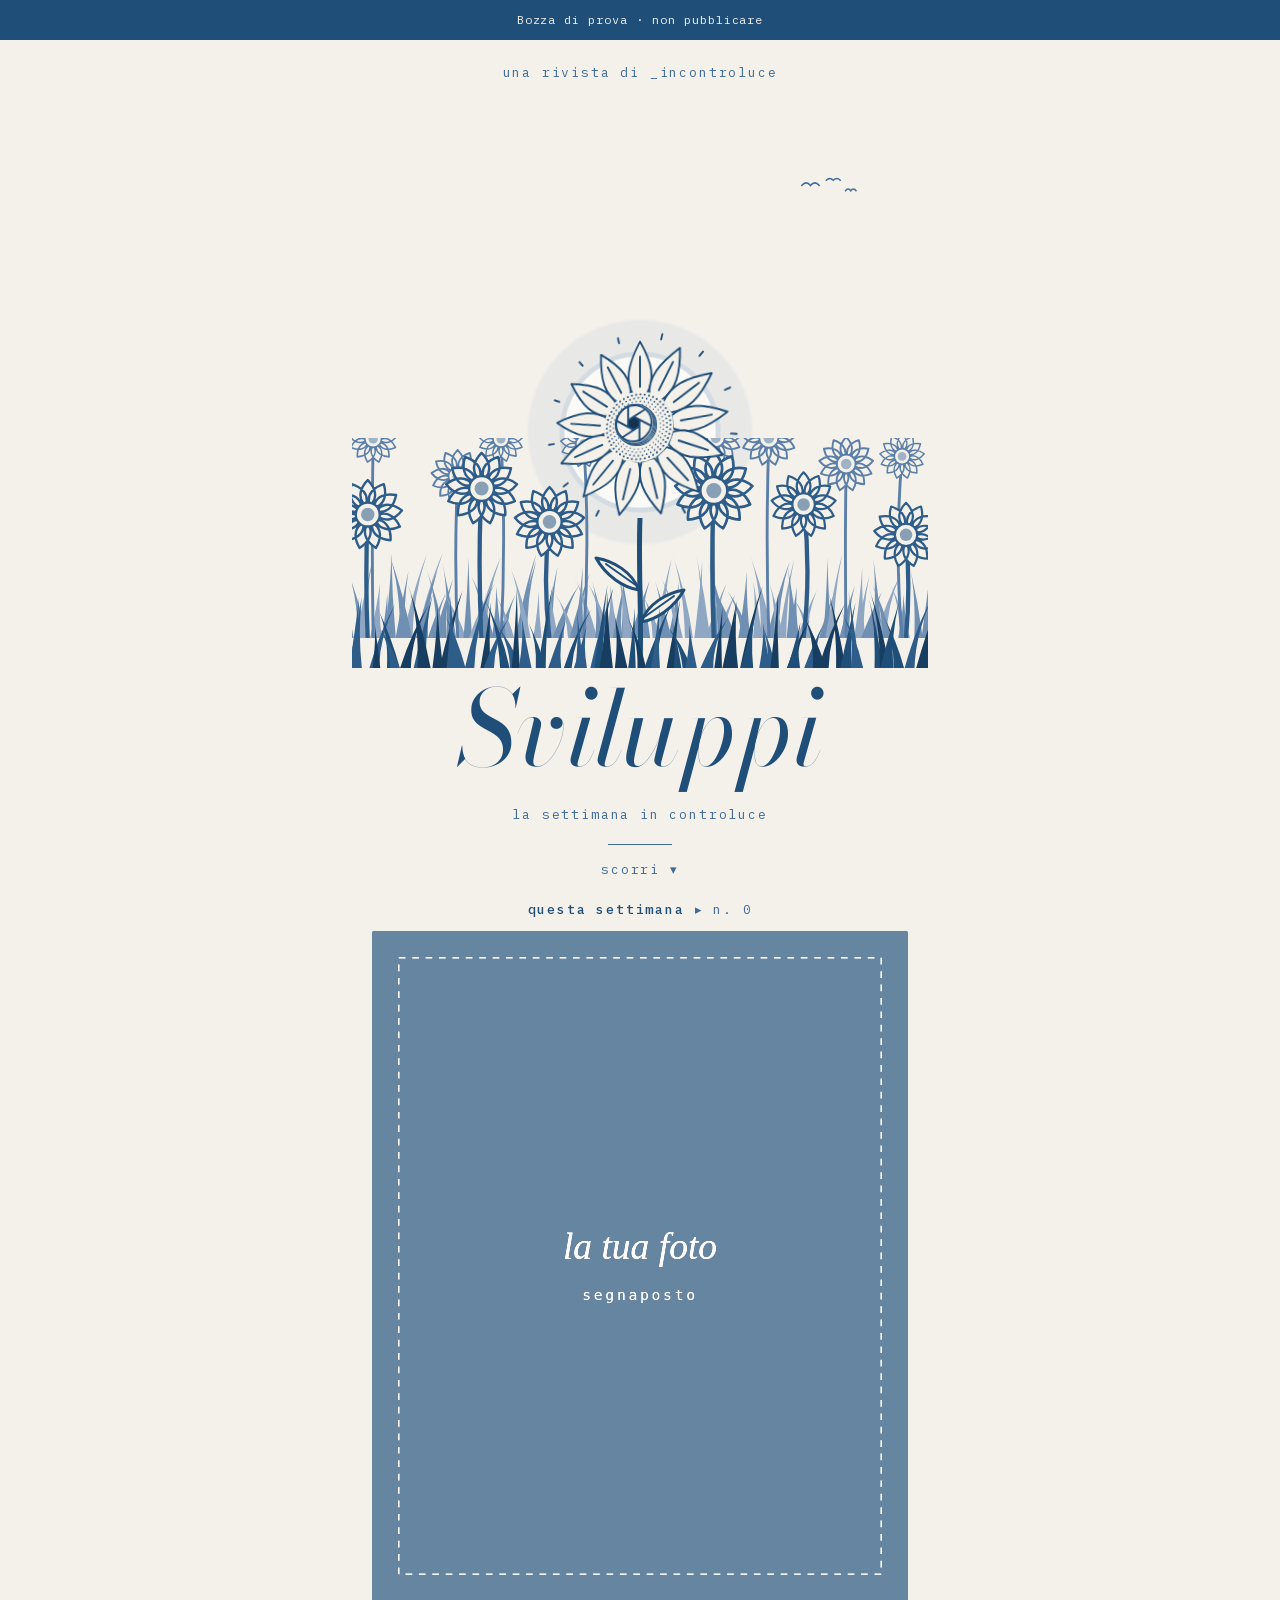
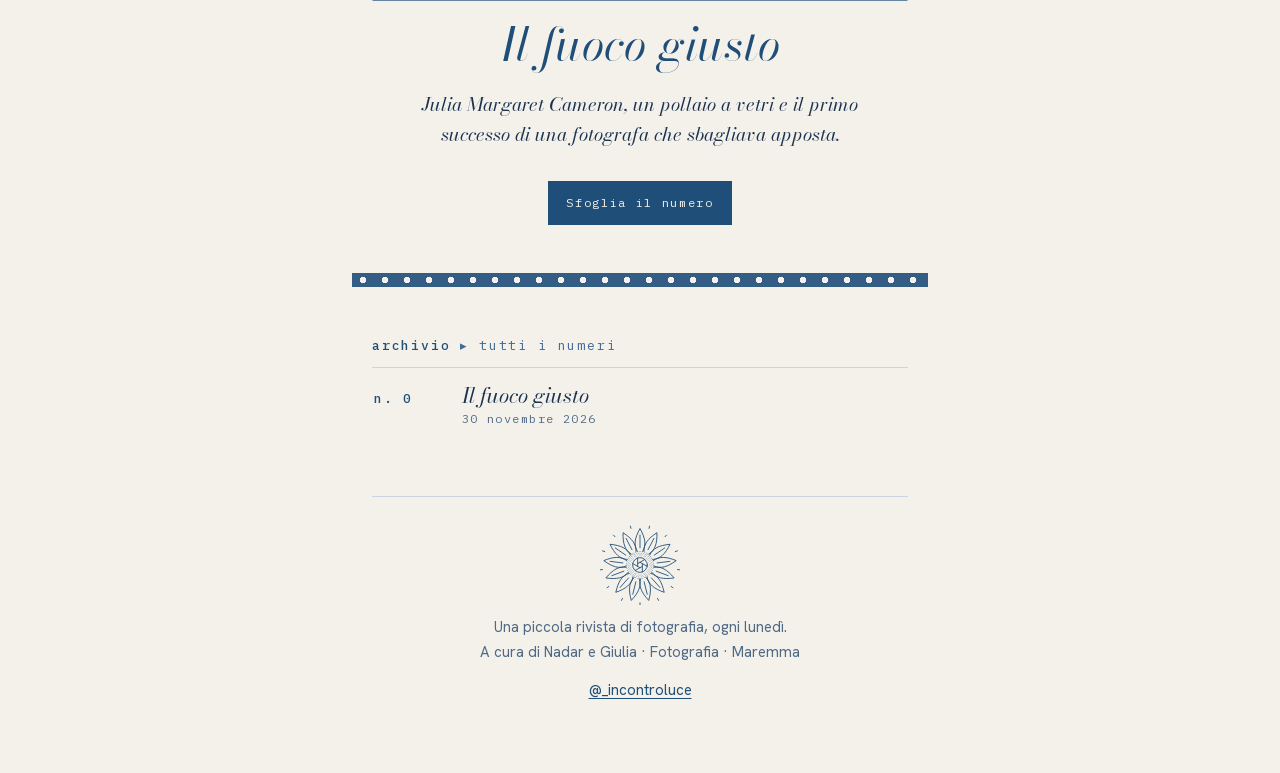
==== commit 79cac5b5: "Pagina fissa a tutto schermo: campo di girasoli con cielo, il girasole spunta, scatta e torna giù Co" ====
--- a/index.html
+++ b/index.html
@@ -17,27 +17,37 @@
 
 <main class="pagina">
 
-  <header class="testata">
+  <header class="testata eroe">
     <div class="mono">una rivista di _incontroluce</div>
-    <div class="scena" aria-hidden="true">
-      <div class="ombra"></div>
-      <div class="girasole">
+    <div class="campo" aria-hidden="true">
+      <div class="sole"></div>
+      <svg class="nuvola n1" viewBox="0 0 120 30"><path d="M4 22 H116 M22 14 H86 M40 6 H70" stroke="#c9d4e0" stroke-width="3.5" stroke-linecap="round"/></svg>
+<svg class="nuvola n2" viewBox="0 0 120 30"><path d="M10 20 H104 M30 12 H80" stroke="#c9d4e0" stroke-width="3" stroke-linecap="round"/></svg>
+      <svg class="uccelli" viewBox="0 0 80 30"><g fill="none" stroke="#3f6a99" stroke-width="1.8" stroke-linecap="round"><path d="M2 12 Q7 6 12 12 Q17 6 22 12"/><path d="M30 6 Q34 2 38 6 Q42 2 46 6"/><path d="M52 18 Q55 14 58 18 Q61 14 64 18"/></g></svg>
+      <svg class="prato" viewBox="0 0 400 200" preserveAspectRatio="xMidYMax slice"><defs><symbol id="fl" viewBox="-50 -50 100 100" overflow="visible"><path d="M-6.0 -15.0 C-13.0 -24.0 -10.0 -36.0 0.0 -46.0 C10.0 -36.0 13.0 -24.0 6.0 -15.0Z M1.7 -16.1 C-0.4 -27.3 7.9 -36.5 21.4 -40.7 C25.6 -27.2 22.7 -15.2 12.3 -10.5Z M8.9 -13.5 C12.4 -24.3 23.9 -28.7 37.9 -26.1 C35.3 -12.2 27.1 -2.9 15.8 -3.6Z M14.2 -7.8 C22.3 -15.8 34.5 -14.3 45.7 -5.5 C36.9 5.6 25.4 10.0 15.6 4.1Z M16.2 -0.3 C27.1 -3.6 37.2 3.4 43.0 16.3 C30.1 22.1 17.8 20.7 11.9 10.9Z M14.4 7.2 C25.6 9.3 31.4 20.3 30.5 34.4 C16.4 33.6 6.2 26.6 5.5 15.2Z M9.4 13.1 C18.4 20.2 18.3 32.6 11.0 44.7 C-1.1 37.3 -6.9 26.4 -2.2 16.0Z M2.2 16.0 C6.9 26.4 1.1 37.3 -11.0 44.7 C-18.3 32.6 -18.4 20.2 -9.4 13.1Z M-5.5 15.2 C-6.2 26.6 -16.4 33.6 -30.5 34.4 C-31.4 20.3 -25.6 9.3 -14.4 7.2Z M-11.9 10.9 C-17.8 20.7 -30.1 22.1 -43.0 16.3 C-37.2 3.4 -27.1 -3.6 -16.2 -0.3Z M-15.6 4.1 C-25.4 10.0 -36.9 5.6 -45.7 -5.5 C-34.5 -14.3 -22.3 -15.8 -14.2 -7.8Z M-15.8 -3.6 C-27.1 -2.9 -35.3 -12.2 -37.9 -26.1 C-23.9 -28.7 -12.4 -24.3 -8.9 -13.5Z M-12.3 -10.5 C-22.7 -15.2 -25.6 -27.2 -21.4 -40.7 C-7.9 -36.5 0.4 -27.3 -1.7 -16.1Z" fill="#f4f1ea" stroke="currentColor" stroke-width="3.2" stroke-linejoin="round"/><circle r="16" fill="#f4f1ea" stroke="currentColor" stroke-width="3"/><circle r="9" fill="currentColor" opacity=".55"/></symbol></defs>
+<g><path fill="#6f8fb3" d="M-7.0 200 Q-5.3 166.7 -10.8 144.6 Q-3.5 172.3 1.1 200Z"/><path fill="#6f8fb3" d="M3.8 200 Q4.3 173.5 -2.2 155.8 Q6.2 177.9 10.3 200Z"/><path fill="#8fa7c2" d="M2.9 200 Q8.7 167.0 14.6 144.9 Q8.9 172.5 9.6 200Z"/><path fill="#8fa7c2" d="M12.5 200 Q17.4 177.2 19.5 162.0 Q18.2 181.0 20.7 200Z"/><path fill="#6f8fb3" d="M20.7 200 Q23.6 181.4 24.5 169.1 Q24.5 184.5 25.8 200Z"/><path fill="#6f8fb3" d="M22.5 200 Q26.8 164.6 27.4 140.9 Q27.7 170.5 30.4 200Z"/><path fill="#6f8fb3" d="M30.3 200 Q35.2 172.0 39.2 153.4 Q35.6 176.7 36.7 200Z"/><path fill="#8fa7c2" d="M35.3 200 Q42.6 165.3 51.9 142.2 Q42.3 171.1 42.0 200Z"/><path fill="#6f8fb3" d="M33.3 200 Q33.8 164.1 25.4 140.2 Q36.1 170.1 41.7 200Z"/><path fill="#8fa7c2" d="M44.7 200 Q52.6 164.5 63.1 140.8 Q52.2 170.4 51.7 200Z"/><path fill="#6f8fb3" d="M44.2 200 Q51.8 171.4 59.5 152.4 Q51.6 176.2 52.7 200Z"/><path fill="#6f8fb3" d="M52.7 200 Q58.6 181.4 65.2 169.0 Q58.6 184.5 58.7 200Z"/><path fill="#6f8fb3" d="M57.1 200 Q64.0 175.4 70.1 159.0 Q64.1 179.5 65.6 200Z"/><path fill="#6f8fb3" d="M59.0 200 Q58.5 170.1 50.9 150.1 Q60.5 175.0 64.4 200Z"/><path fill="#6f8fb3" d="M65.5 200 Q67.1 168.8 62.8 148.0 Q68.7 174.0 72.4 200Z"/><path fill="#8fa7c2" d="M73.2 200 Q71.5 179.0 60.6 164.9 Q74.1 182.5 79.1 200Z"/><path fill="#6f8fb3" d="M77.4 200 Q80.4 166.5 80.8 144.2 Q81.4 172.1 83.3 200Z"/><path fill="#8fa7c2" d="M81.1 200 Q89.1 177.2 99.3 161.9 Q88.6 181.0 88.3 200Z"/><path fill="#8fa7c2" d="M84.7 200 Q93.3 166.6 103.1 144.3 Q92.9 172.1 93.5 200Z"/><path fill="#6f8fb3" d="M91.8 200 Q90.9 171.9 80.9 153.2 Q93.3 176.6 98.5 200Z"/><path fill="#6f8fb3" d="M97.1 200 Q100.4 178.4 100.1 164.0 Q101.5 182.0 104.1 200Z"/><path fill="#6f8fb3" d="M100.7 200 Q107.1 182.0 113.5 170.0 Q107.1 185.0 107.9 200Z"/><path fill="#8fa7c2" d="M106.7 200 Q106.6 181.5 99.3 169.2 Q108.6 184.6 112.6 200Z"/><path fill="#6f8fb3" d="M113.8 200 Q120.9 167.6 128.0 146.0 Q120.9 173.0 122.0 200Z"/><path fill="#6f8fb3" d="M113.6 200 Q119.8 165.0 128.0 141.7 Q119.6 170.8 118.9 200Z"/><path fill="#8fa7c2" d="M118.1 200 Q117.4 168.4 108.6 147.3 Q119.6 173.7 124.1 200Z"/><path fill="#8fa7c2" d="M125.9 200 Q129.0 180.7 129.6 167.9 Q129.9 184.0 131.6 200Z"/><path fill="#6f8fb3" d="M133.2 200 Q138.2 170.3 142.7 150.6 Q138.6 175.3 139.3 200Z"/><path fill="#8fa7c2" d="M136.5 200 Q139.0 181.6 137.3 169.3 Q140.3 184.6 143.1 200Z"/><path fill="#6f8fb3" d="M139.1 200 Q147.6 177.4 158.3 162.4 Q147.1 181.2 147.0 200Z"/><path fill="#8fa7c2" d="M150.0 200 Q149.1 181.6 141.2 169.4 Q151.3 184.7 155.1 200Z"/><path fill="#6f8fb3" d="M151.2 200 Q157.8 172.9 165.2 154.8 Q157.7 177.4 157.9 200Z"/><path fill="#6f8fb3" d="M154.5 200 Q158.5 170.3 160.2 150.5 Q159.3 175.3 161.1 200Z"/><path fill="#8fa7c2" d="M162.3 200 Q162.7 174.3 154.3 157.2 Q164.9 178.6 170.3 200Z"/><path fill="#6f8fb3" d="M168.8 200 Q171.2 176.5 166.9 160.8 Q172.8 180.4 177.2 200Z"/><path fill="#8fa7c2" d="M173.9 200 Q172.2 174.5 161.2 157.5 Q174.8 178.8 180.0 200Z"/><path fill="#8fa7c2" d="M176.4 200 Q180.3 178.1 179.5 163.5 Q181.5 181.7 185.0 200Z"/><path fill="#6f8fb3" d="M181.1 200 Q185.7 175.8 189.6 159.6 Q186.1 179.8 186.9 200Z"/><path fill="#6f8fb3" d="M186.4 200 Q189.7 173.1 187.2 155.2 Q191.0 177.6 195.1 200Z"/><path fill="#8fa7c2" d="M187.8 200 Q189.0 171.0 184.1 151.6 Q190.7 175.8 194.4 200Z"/><path fill="#6f8fb3" d="M193.1 200 Q200.3 176.1 206.7 160.2 Q200.4 180.1 202.1 200Z"/><path fill="#6f8fb3" d="M201.7 200 Q203.3 177.2 200.6 162.0 Q204.7 181.0 207.1 200Z"/><path fill="#8fa7c2" d="M209.7 200 Q215.9 166.9 221.9 144.9 Q216.0 172.4 216.9 200Z"/><path fill="#8fa7c2" d="M208.8 200 Q208.3 181.3 200.9 168.8 Q210.4 184.4 214.3 200Z"/><path fill="#6f8fb3" d="M214.6 200 Q215.8 176.0 210.3 160.0 Q217.6 180.0 221.7 200Z"/><path fill="#6f8fb3" d="M219.5 200 Q224.7 176.8 227.0 161.3 Q225.4 180.6 228.0 200Z"/><path fill="#8fa7c2" d="M224.4 200 Q222.7 172.1 212.3 153.5 Q225.1 176.7 229.8 200Z"/><path fill="#8fa7c2" d="M231.2 200 Q230.4 164.2 222.0 140.3 Q232.6 170.1 236.8 200Z"/><path fill="#8fa7c2" d="M237.7 200 Q241.6 167.9 243.2 146.5 Q242.4 173.3 244.2 200Z"/><path fill="#8fa7c2" d="M242.3 200 Q243.6 164.9 239.0 141.4 Q245.2 170.7 248.8 200Z"/><path fill="#8fa7c2" d="M245.6 200 Q252.8 177.0 260.2 161.7 Q252.8 180.8 253.7 200Z"/><path fill="#8fa7c2" d="M252.6 200 Q259.0 181.7 266.3 169.6 Q259.0 184.8 259.2 200Z"/><path fill="#6f8fb3" d="M253.8 200 Q254.3 167.9 246.7 146.4 Q256.3 173.2 261.2 200Z"/><path fill="#6f8fb3" d="M258.4 200 Q258.5 177.7 249.6 162.8 Q260.8 181.4 266.3 200Z"/><path fill="#6f8fb3" d="M268.3 200 Q272.9 172.2 274.1 153.7 Q273.8 176.9 276.6 200Z"/><path fill="#6f8fb3" d="M270.4 200 Q269.0 178.3 258.4 163.8 Q271.5 181.9 276.7 200Z"/><path fill="#8fa7c2" d="M278.5 200 Q280.8 176.2 278.6 160.4 Q282.2 180.2 285.1 200Z"/><path fill="#8fa7c2" d="M283.9 200 Q284.6 164.5 275.9 140.9 Q286.8 170.5 292.7 200Z"/><path fill="#6f8fb3" d="M288.0 200 Q295.8 168.0 304.0 146.7 Q295.6 173.3 296.6 200Z"/><path fill="#8fa7c2" d="M292.7 200 Q294.4 177.3 290.1 162.2 Q296.1 181.1 299.9 200Z"/><path fill="#8fa7c2" d="M296.2 200 Q301.3 167.2 307.0 145.4 Q301.5 172.7 301.6 200Z"/><path fill="#6f8fb3" d="M301.8 200 Q305.2 170.4 302.7 150.7 Q306.5 175.3 310.6 200Z"/><path fill="#6f8fb3" d="M302.2 200 Q307.1 178.6 308.9 164.4 Q307.8 182.2 310.4 200Z"/><path fill="#8fa7c2" d="M309.2 200 Q315.9 180.2 322.8 167.0 Q315.9 183.5 316.7 200Z"/><path fill="#8fa7c2" d="M315.0 200 Q313.9 181.6 304.3 169.4 Q316.2 184.7 320.9 200Z"/><path fill="#6f8fb3" d="M324.3 200 Q329.2 181.6 334.9 169.4 Q329.4 184.7 329.4 200Z"/><path fill="#6f8fb3" d="M327.1 200 Q330.0 166.5 330.0 144.1 Q331.0 172.1 332.8 200Z"/><path fill="#8fa7c2" d="M328.8 200 Q334.3 164.9 340.5 141.5 Q334.4 170.8 334.5 200Z"/><path fill="#6f8fb3" d="M339.9 200 Q342.7 176.2 343.0 160.4 Q343.7 180.2 345.3 200Z"/><path fill="#6f8fb3" d="M338.4 200 Q344.1 178.3 349.1 163.8 Q344.4 181.9 345.6 200Z"/><path fill="#8fa7c2" d="M348.7 200 Q353.1 170.8 354.3 151.3 Q353.9 175.6 356.4 200Z"/><path fill="#8fa7c2" d="M349.6 200 Q354.5 174.2 359.3 157.0 Q354.8 178.5 355.2 200Z"/><path fill="#6f8fb3" d="M353.6 200 Q361.0 180.8 367.9 168.1 Q361.0 184.0 362.4 200Z"/><path fill="#6f8fb3" d="M361.9 200 Q364.3 166.7 362.0 144.5 Q365.7 172.2 368.7 200Z"/><path fill="#8fa7c2" d="M363.3 200 Q371.5 173.3 381.2 155.4 Q371.1 177.7 371.5 200Z"/><path fill="#6f8fb3" d="M368.7 200 Q367.9 175.6 359.5 159.4 Q370.1 179.7 374.3 200Z"/><path fill="#8fa7c2" d="M380.2 200 Q380.7 177.0 373.4 161.7 Q382.8 180.8 387.5 200Z"/><path fill="#6f8fb3" d="M379.3 200 Q382.9 181.9 382.9 169.8 Q383.9 184.9 386.4 200Z"/><path fill="#6f8fb3" d="M390.5 200 Q391.6 170.5 387.5 150.8 Q393.2 175.4 396.4 200Z"/><path fill="#6f8fb3" d="M395.5 200 Q399.7 169.2 402.2 148.6 Q400.4 174.3 401.8 200Z"/></g><g class="fl" style="color:#5b7fa8;transform-origin:15px 200px;animation-duration:4.2s;animation-delay:-0.6s"><path d="M14.7 200 Q13.5 131 14.7 61.8" stroke="#5b7fa8" stroke-width="2" fill="none"/><use href="#fl" x="-3.3" y="43.8" width="36.0" height="36.0"/></g><g class="fl" style="color:#5b7fa8;transform-origin:73px 200px;animation-duration:5.3s;animation-delay:-0.9s"><path d="M73.4 200 Q70.7 144 73.4 87.6" stroke="#5b7fa8" stroke-width="2" fill="none"/><use href="#fl" x="53.5" y="67.8" width="39.7" height="39.7"/></g><g class="fl" style="color:#5b7fa8;transform-origin:103px 200px;animation-duration:6.1s;animation-delay:-3.7s"><path d="M103.5 200 Q107.1 131 103.5 61.9" stroke="#5b7fa8" stroke-width="2" fill="none"/><use href="#fl" x="86.4" y="44.9" width="34.1" height="34.1"/></g><g class="fl" style="color:#5b7fa8;transform-origin:161px 200px;animation-duration:5.8s;animation-delay:-2.5s"><path d="M161.0 200 Q165.3 133 161.0 65.2" stroke="#5b7fa8" stroke-width="2" fill="none"/><use href="#fl" x="143.5" y="47.6" width="35.1" height="35.1"/></g><g class="fl" style="color:#5b7fa8;transform-origin:253px 200px;animation-duration:5.3s;animation-delay:-2.7s"><path d="M252.6 200 Q248.7 131 252.6 61.2" stroke="#5b7fa8" stroke-width="2" fill="none"/><use href="#fl" x="233.6" y="42.2" width="38.1" height="38.1"/></g><g class="fl" style="color:#5b7fa8;transform-origin:289px 200px;animation-duration:5.4s;animation-delay:-3.5s"><path d="M289.5 200 Q287.1 131 289.5 61.3" stroke="#5b7fa8" stroke-width="2" fill="none"/><use href="#fl" x="268.8" y="40.6" width="41.3" height="41.3"/></g><g class="fl" style="color:#5b7fa8;transform-origin:343px 200px;animation-duration:5.3s;animation-delay:-3.4s"><path d="M343.2 200 Q342.1 140 343.2 79.2" stroke="#5b7fa8" stroke-width="2" fill="none"/><use href="#fl" x="322.8" y="58.8" width="40.8" height="40.8"/></g><g class="fl" style="color:#5b7fa8;transform-origin:382px 200px;animation-duration:6.0s;animation-delay:-1.2s"><path d="M382.0 200 Q376.5 137 382.0 73.9" stroke="#5b7fa8" stroke-width="2" fill="none"/><use href="#fl" x="365.2" y="57.1" width="33.6" height="33.6"/></g><g class="fl" style="color:#2f5d8a;transform-origin:11px 200px;animation-duration:5.2s;animation-delay:-2.1s"><path d="M10.9 200 Q9.0 157 10.9 114.3" stroke="#2f5d8a" stroke-width="3" fill="none"/><use href="#fl" x="-15.0" y="88.3" width="51.9" height="51.9"/></g><g class="fl" style="color:#2f5d8a;transform-origin:90px 200px;animation-duration:5.6s;animation-delay:-0.8s"><path d="M89.9 200 Q87.3 148 89.9 96.2" stroke="#2f5d8a" stroke-width="3" fill="none"/><use href="#fl" x="63.1" y="69.3" width="53.8" height="53.8"/></g><g class="fl" style="color:#2f5d8a;transform-origin:137px 200px;animation-duration:6.3s;animation-delay:-2.2s"><path d="M137.1 200 Q132.3 160 137.1 119.4" stroke="#2f5d8a" stroke-width="3" fill="none"/><use href="#fl" x="110.9" y="93.1" width="52.5" height="52.5"/></g><g class="fl" style="color:#2f5d8a;transform-origin:251px 200px;animation-duration:4.6s;animation-delay:-2.5s"><path d="M251.2 200 Q249.2 149 251.2 97.6" stroke="#2f5d8a" stroke-width="3" fill="none"/><use href="#fl" x="221.9" y="68.3" width="58.7" height="58.7"/></g><g class="fl" style="color:#2f5d8a;transform-origin:314px 200px;animation-duration:6.2s;animation-delay:-2.8s"><path d="M313.6 200 Q319.0 154 313.6 107.3" stroke="#2f5d8a" stroke-width="3" fill="none"/><use href="#fl" x="289.3" y="83.0" width="48.6" height="48.6"/></g><g class="fl" style="color:#2f5d8a;transform-origin:385px 200px;animation-duration:6.4s;animation-delay:-1.2s"><path d="M384.7 200 Q388.0 164 384.7 128.3" stroke="#2f5d8a" stroke-width="3" fill="none"/><use href="#fl" x="360.6" y="104.2" width="48.3" height="48.3"/></g></svg>
+      <div class="pianta">
+        <div class="girasole">
         <svg class="strato petali" viewBox="0 0 500 500"><path class="pt" d="M233.0 164.0 C209.0 124.0 217.0 82.0 250.0 22.0 C283.0 82.0 291.0 124.0 267.0 164.0Z"/><path d="M250.0 142.0 L250.0 62.0"/><path class="pt" d="M274.9 166.0 C272.3 119.4 298.9 85.9 356.0 48.1 C357.3 116.6 344.9 157.5 305.0 181.8Z"/><path d="M300.2 154.4 L337.4 83.5"/><path class="pt" d="M311.1 187.2 C330.4 144.7 369.5 127.4 437.6 120.5 C407.0 181.7 377.0 212.2 330.4 215.1Z"/><path d="M338.9 188.6 L404.7 143.2"/><path class="pt" d="M333.3 222.8 C370.1 194.1 412.8 197.0 476.3 222.5 C420.8 262.5 380.0 275.5 337.4 256.5Z"/><path d="M357.2 237.0 L436.6 227.3"/><path class="pt" d="M336.4 264.6 C382.4 256.3 418.8 278.7 463.2 330.8 C395.4 340.4 353.3 333.0 324.4 296.4Z"/><path d="M351.0 288.3 L425.8 316.7"/><path class="pt" d="M319.8 303.1 C364.2 317.1 386.1 353.9 401.2 420.7 C336.7 397.6 302.9 371.5 294.3 325.6Z"/><path d="M321.6 330.8 L374.7 390.7"/><path class="pt" d="M287.1 329.4 C320.0 362.5 322.2 405.2 304.6 471.4 C258.2 421.0 240.3 382.2 254.1 337.6Z"/><path d="M275.8 354.9 L295.0 432.5"/><path class="pt" d="M245.9 337.6 C259.7 382.2 241.8 421.0 195.4 471.4 C177.8 405.2 180.0 362.5 212.9 329.4Z"/><path d="M224.2 354.9 L205.0 432.5"/><path class="pt" d="M205.7 325.6 C197.1 371.5 163.3 397.6 98.8 420.7 C113.9 353.9 135.8 317.1 180.2 303.1Z"/><path d="M178.4 330.8 L125.3 390.7"/><path class="pt" d="M175.6 296.4 C146.7 333.0 104.6 340.4 36.8 330.8 C81.2 278.7 117.6 256.3 163.6 264.6Z"/><path d="M149.0 288.3 L74.2 316.7"/><path class="pt" d="M162.6 256.5 C120.0 275.5 79.2 262.5 23.7 222.5 C87.2 197.0 129.9 194.1 166.7 222.8Z"/><path d="M142.8 237.0 L63.4 227.3"/><path class="pt" d="M169.6 215.1 C123.0 212.2 93.0 181.7 62.4 120.5 C130.5 127.4 169.6 144.7 188.9 187.2Z"/><path d="M161.1 188.6 L95.3 143.2"/><path class="pt" d="M195.0 181.8 C155.1 157.5 142.7 116.6 144.0 48.1 C201.1 85.9 227.7 119.4 225.1 166.0Z"/><path d="M199.8 154.4 L162.6 83.5"/><g class="raggi"><path d="M306.5 20.9 L309.8 7.3"/><path d="M406.5 73.4 L415.8 62.9"/><path d="M470.7 166.3 L483.8 161.3"/><path d="M484.3 278.4 L498.2 280.1"/><path d="M444.2 384.1 L455.7 392.0"/><path d="M359.7 459.0 L366.2 471.4"/><path d="M250.0 486.0 L250.0 500.0"/><path d="M140.3 459.0 L133.8 471.4"/><path d="M55.8 384.1 L44.3 392.0"/><path d="M15.7 278.4 L1.8 280.1"/><path d="M29.3 166.3 L16.2 161.3"/><path d="M93.5 73.4 L84.2 62.9"/><path d="M193.5 20.9 L190.2 7.3"/></g></svg>
         <svg class="strato disco" viewBox="0 0 500 500"><circle cx="250" cy="250" r="92" class="fondo"/><circle cx="334.0" cy="250.0" r="2.6"/><circle cx="333.2" cy="261.4" r="2.6"/><circle cx="330.9" cy="272.7" r="2.6"/><circle cx="327.0" cy="283.5" r="2.6"/><circle cx="321.8" cy="293.6" r="2.6"/><circle cx="315.2" cy="303.0" r="2.6"/><circle cx="307.3" cy="311.4" r="2.6"/><circle cx="298.4" cy="318.6" r="2.6"/><circle cx="288.6" cy="324.6" r="2.6"/><circle cx="278.1" cy="329.1" r="2.6"/><circle cx="267.1" cy="332.2" r="2.6"/><circle cx="255.7" cy="333.8" r="2.6"/><circle cx="244.3" cy="333.8" r="2.6"/><circle cx="232.9" cy="332.2" r="2.6"/><circle cx="221.9" cy="329.1" r="2.6"/><circle cx="211.4" cy="324.6" r="2.6"/><circle cx="201.6" cy="318.6" r="2.6"/><circle cx="192.7" cy="311.4" r="2.6"/><circle cx="184.8" cy="303.0" r="2.6"/><circle cx="178.2" cy="293.6" r="2.6"/><circle cx="173.0" cy="283.5" r="2.6"/><circle cx="169.1" cy="272.7" r="2.6"/><circle cx="166.8" cy="261.4" r="2.6"/><circle cx="166.0" cy="250.0" r="2.6"/><circle cx="166.8" cy="238.6" r="2.6"/><circle cx="169.1" cy="227.3" r="2.6"/><circle cx="173.0" cy="216.5" r="2.6"/><circle cx="178.2" cy="206.4" r="2.6"/><circle cx="184.8" cy="197.0" r="2.6"/><circle cx="192.7" cy="188.6" r="2.6"/><circle cx="201.6" cy="181.4" r="2.6"/><circle cx="211.4" cy="175.4" r="2.6"/><circle cx="221.9" cy="170.9" r="2.6"/><circle cx="232.9" cy="167.8" r="2.6"/><circle cx="244.3" cy="166.2" r="2.6"/><circle cx="255.7" cy="166.2" r="2.6"/><circle cx="267.1" cy="167.8" r="2.6"/><circle cx="278.1" cy="170.9" r="2.6"/><circle cx="288.6" cy="175.4" r="2.6"/><circle cx="298.4" cy="181.4" r="2.6"/><circle cx="307.3" cy="188.6" r="2.6"/><circle cx="315.2" cy="197.0" r="2.6"/><circle cx="321.8" cy="206.4" r="2.6"/><circle cx="327.0" cy="216.5" r="2.6"/><circle cx="330.9" cy="227.3" r="2.6"/><circle cx="333.2" cy="238.6" r="2.6"/><circle cx="324.8" cy="255.6" r="2.2"/><circle cx="323.1" cy="266.7" r="2.2"/><circle cx="319.8" cy="277.4" r="2.2"/><circle cx="315.0" cy="287.5" r="2.2"/><circle cx="308.6" cy="296.8" r="2.2"/><circle cx="301.0" cy="305.0" r="2.2"/><circle cx="292.2" cy="312.0" r="2.2"/><circle cx="282.5" cy="317.6" r="2.2"/><circle cx="272.1" cy="321.7" r="2.2"/><circle cx="261.2" cy="324.2" r="2.2"/><circle cx="250.0" cy="325.0" r="2.2"/><circle cx="238.8" cy="324.2" r="2.2"/><circle cx="227.9" cy="321.7" r="2.2"/><circle cx="217.5" cy="317.6" r="2.2"/><circle cx="207.8" cy="312.0" r="2.2"/><circle cx="199.0" cy="305.0" r="2.2"/><circle cx="191.4" cy="296.8" r="2.2"/><circle cx="185.0" cy="287.5" r="2.2"/><circle cx="180.2" cy="277.4" r="2.2"/><circle cx="176.9" cy="266.7" r="2.2"/><circle cx="175.2" cy="255.6" r="2.2"/><circle cx="175.2" cy="244.4" r="2.2"/><circle cx="176.9" cy="233.3" r="2.2"/><circle cx="180.2" cy="222.6" r="2.2"/><circle cx="185.0" cy="212.5" r="2.2"/><circle cx="191.4" cy="203.2" r="2.2"/><circle cx="199.0" cy="195.0" r="2.2"/><circle cx="207.8" cy="188.0" r="2.2"/><circle cx="217.5" cy="182.4" r="2.2"/><circle cx="227.9" cy="178.3" r="2.2"/><circle cx="238.8" cy="175.8" r="2.2"/><circle cx="250.0" cy="175.0" r="2.2"/><circle cx="261.2" cy="175.8" r="2.2"/><circle cx="272.1" cy="178.3" r="2.2"/><circle cx="282.5" cy="182.4" r="2.2"/><circle cx="292.2" cy="188.0" r="2.2"/><circle cx="301.0" cy="195.0" r="2.2"/><circle cx="308.6" cy="203.2" r="2.2"/><circle cx="315.0" cy="212.5" r="2.2"/><circle cx="319.8" cy="222.6" r="2.2"/><circle cx="323.1" cy="233.3" r="2.2"/><circle cx="324.8" cy="244.4" r="2.2"/><circle cx="316.0" cy="250.0" r="1.9"/><circle cx="315.1" cy="260.9" r="1.9"/><circle cx="312.4" cy="271.4" r="1.9"/><circle cx="308.0" cy="281.4" r="1.9"/><circle cx="302.1" cy="290.5" r="1.9"/><circle cx="294.7" cy="298.6" r="1.9"/><circle cx="286.1" cy="305.3" r="1.9"/><circle cx="276.5" cy="310.4" r="1.9"/><circle cx="266.2" cy="314.0" r="1.9"/><circle cx="255.5" cy="315.8" r="1.9"/><circle cx="244.5" cy="315.8" r="1.9"/><circle cx="233.8" cy="314.0" r="1.9"/><circle cx="223.5" cy="310.4" r="1.9"/><circle cx="213.9" cy="305.3" r="1.9"/><circle cx="205.3" cy="298.6" r="1.9"/><circle cx="197.9" cy="290.5" r="1.9"/><circle cx="192.0" cy="281.4" r="1.9"/><circle cx="187.6" cy="271.4" r="1.9"/><circle cx="184.9" cy="260.9" r="1.9"/><circle cx="184.0" cy="250.0" r="1.9"/><circle cx="184.9" cy="239.1" r="1.9"/><circle cx="187.6" cy="228.6" r="1.9"/><circle cx="192.0" cy="218.6" r="1.9"/><circle cx="197.9" cy="209.5" r="1.9"/><circle cx="205.3" cy="201.4" r="1.9"/><circle cx="213.9" cy="194.7" r="1.9"/><circle cx="223.5" cy="189.6" r="1.9"/><circle cx="233.8" cy="186.0" r="1.9"/><circle cx="244.5" cy="184.2" r="1.9"/><circle cx="255.5" cy="184.2" r="1.9"/><circle cx="266.2" cy="186.0" r="1.9"/><circle cx="276.5" cy="189.6" r="1.9"/><circle cx="286.1" cy="194.7" r="1.9"/><circle cx="294.7" cy="201.4" r="1.9"/><circle cx="302.1" cy="209.5" r="1.9"/><circle cx="308.0" cy="218.6" r="1.9"/><circle cx="312.4" cy="228.6" r="1.9"/><circle cx="315.1" cy="239.1" r="1.9"/><circle cx="307.8" cy="255.4" r="1.6"/><circle cx="305.8" cy="265.9" r="1.6"/><circle cx="301.9" cy="275.9" r="1.6"/><circle cx="296.3" cy="285.0" r="1.6"/><circle cx="289.1" cy="292.9" r="1.6"/><circle cx="280.5" cy="299.3" r="1.6"/><circle cx="271.0" cy="304.1" r="1.6"/><circle cx="260.7" cy="307.0" r="1.6"/><circle cx="250.0" cy="308.0" r="1.6"/><circle cx="239.3" cy="307.0" r="1.6"/><circle cx="229.0" cy="304.1" r="1.6"/><circle cx="219.5" cy="299.3" r="1.6"/><circle cx="210.9" cy="292.9" r="1.6"/><circle cx="203.7" cy="285.0" r="1.6"/><circle cx="198.1" cy="275.9" r="1.6"/><circle cx="194.2" cy="265.9" r="1.6"/><circle cx="192.2" cy="255.4" r="1.6"/><circle cx="192.2" cy="244.6" r="1.6"/><circle cx="194.2" cy="234.1" r="1.6"/><circle cx="198.1" cy="224.1" r="1.6"/><circle cx="203.7" cy="215.0" r="1.6"/><circle cx="210.9" cy="207.1" r="1.6"/><circle cx="219.5" cy="200.7" r="1.6"/><circle cx="229.0" cy="195.9" r="1.6"/><circle cx="239.3" cy="193.0" r="1.6"/><circle cx="250.0" cy="192.0" r="1.6"/><circle cx="260.7" cy="193.0" r="1.6"/><circle cx="271.0" cy="195.9" r="1.6"/><circle cx="280.5" cy="200.7" r="1.6"/><circle cx="289.1" cy="207.1" r="1.6"/><circle cx="296.3" cy="215.0" r="1.6"/><circle cx="301.9" cy="224.1" r="1.6"/><circle cx="305.8" cy="234.1" r="1.6"/><circle cx="307.8" cy="244.6" r="1.6"/></svg>
         <div class="anello" style="transform:translateZ(8px)"></div><div class="anello" style="transform:translateZ(10px)"></div><div class="anello" style="transform:translateZ(12px)"></div><div class="anello" style="transform:translateZ(14px)"></div><div class="anello" style="transform:translateZ(16px)"></div><div class="anello" style="transform:translateZ(18px)"></div><div class="anello" style="transform:translateZ(20px)"></div>
         <svg class="strato obiettivo" viewBox="0 0 500 500">
           <defs><radialGradient id="lampo"><stop offset="0" stop-color="#fff" stop-opacity="1"/><stop offset=".3" stop-color="#fff" stop-opacity=".85"/><stop offset="1" stop-color="#f4f1ea" stop-opacity="0"/></radialGradient></defs>
           <circle cx="250" cy="250" r="46" class="vetro"/>
-          <path class="foro" d="M250.0 233.0 L264.7 241.5 L264.7 258.5 L250.0 267.0 L235.3 258.5 L235.3 241.5Z"><animate attributeName="d" dur="6s" repeatCount="indefinite" keyTimes="0;0.78;0.82;0.9;1" values="M250.0 233.0 L264.7 241.5 L264.7 258.5 L250.0 267.0 L235.3 258.5 L235.3 241.5Z;M250.0 233.0 L264.7 241.5 L264.7 258.5 L250.0 267.0 L235.3 258.5 L235.3 241.5Z;M250.6 248.9 L251.2 250.0 L250.6 251.0 L249.4 251.1 L248.8 250.0 L249.4 249.0Z;M250.0 233.0 L264.7 241.5 L264.7 258.5 L250.0 267.0 L235.3 258.5 L235.3 241.5Z;M250.0 233.0 L264.7 241.5 L264.7 258.5 L250.0 267.0 L235.3 258.5 L235.3 241.5Z"/></path>
-          <path class="lamelle" d="M235.3 241.5 L280.4 215.5 M250.0 233.0 L295.1 259.0 M264.7 241.5 L264.7 293.6 M264.7 258.5 L219.6 284.5 M250.0 267.0 L204.9 241.0 M235.3 258.5 L235.3 206.4"><animate attributeName="d" dur="6s" repeatCount="indefinite" keyTimes="0;0.78;0.82;0.9;1" values="M235.3 241.5 L280.4 215.5 M250.0 233.0 L295.1 259.0 M264.7 241.5 L264.7 293.6 M264.7 258.5 L219.6 284.5 M250.0 267.0 L204.9 241.0 M235.3 258.5 L235.3 206.4;M235.3 241.5 L280.4 215.5 M250.0 233.0 L295.1 259.0 M264.7 241.5 L264.7 293.6 M264.7 258.5 L219.6 284.5 M250.0 267.0 L204.9 241.0 M235.3 258.5 L235.3 206.4;M249.4 249.0 L295.9 247.4 M250.6 248.9 L275.3 288.4 M251.2 250.0 L229.3 291.1 M250.6 251.0 L204.1 252.6 M249.4 251.1 L224.7 211.6 M248.8 250.0 L270.7 208.9;M235.3 241.5 L280.4 215.5 M250.0 233.0 L295.1 259.0 M264.7 241.5 L264.7 293.6 M264.7 258.5 L219.6 284.5 M250.0 267.0 L204.9 241.0 M235.3 258.5 L235.3 206.4;M235.3 241.5 L280.4 215.5 M250.0 233.0 L295.1 259.0 M264.7 241.5 L264.7 293.6 M264.7 258.5 L219.6 284.5 M250.0 267.0 L204.9 241.0 M235.3 258.5 L235.3 206.4"/></path>
+          <path class="foro" d="M250.0 233.0 L264.7 241.5 L264.7 258.5 L250.0 267.0 L235.3 258.5 L235.3 241.5Z"><animate attributeName="d" dur="12s" repeatCount="indefinite" keyTimes="0;0.44;0.47;0.53;1" values="M250.0 233.0 L264.7 241.5 L264.7 258.5 L250.0 267.0 L235.3 258.5 L235.3 241.5Z;M250.0 233.0 L264.7 241.5 L264.7 258.5 L250.0 267.0 L235.3 258.5 L235.3 241.5Z;M250.6 248.9 L251.2 250.0 L250.6 251.0 L249.4 251.1 L248.8 250.0 L249.4 249.0Z;M250.0 233.0 L264.7 241.5 L264.7 258.5 L250.0 267.0 L235.3 258.5 L235.3 241.5Z;M250.0 233.0 L264.7 241.5 L264.7 258.5 L250.0 267.0 L235.3 258.5 L235.3 241.5Z"/></path>
+          <path class="lamelle" d="M235.3 241.5 L280.4 215.5 M250.0 233.0 L295.1 259.0 M264.7 241.5 L264.7 293.6 M264.7 258.5 L219.6 284.5 M250.0 267.0 L204.9 241.0 M235.3 258.5 L235.3 206.4"><animate attributeName="d" dur="12s" repeatCount="indefinite" keyTimes="0;0.44;0.47;0.53;1" values="M235.3 241.5 L280.4 215.5 M250.0 233.0 L295.1 259.0 M264.7 241.5 L264.7 293.6 M264.7 258.5 L219.6 284.5 M250.0 267.0 L204.9 241.0 M235.3 258.5 L235.3 206.4;M235.3 241.5 L280.4 215.5 M250.0 233.0 L295.1 259.0 M264.7 241.5 L264.7 293.6 M264.7 258.5 L219.6 284.5 M250.0 267.0 L204.9 241.0 M235.3 258.5 L235.3 206.4;M249.4 249.0 L295.9 247.4 M250.6 248.9 L275.3 288.4 M251.2 250.0 L229.3 291.1 M250.6 251.0 L204.1 252.6 M249.4 251.1 L224.7 211.6 M248.8 250.0 L270.7 208.9;M235.3 241.5 L280.4 215.5 M250.0 233.0 L295.1 259.0 M264.7 241.5 L264.7 293.6 M264.7 258.5 L219.6 284.5 M250.0 267.0 L204.9 241.0 M235.3 258.5 L235.3 206.4;M235.3 241.5 L280.4 215.5 M250.0 233.0 L295.1 259.0 M264.7 241.5 L264.7 293.6 M264.7 258.5 L219.6 284.5 M250.0 267.0 L204.9 241.0 M235.3 258.5 L235.3 206.4"/></path>
           <circle cx="250" cy="250" r="46" class="ghiera"/>
-          <circle cx="250" cy="250" r="190" fill="url(#lampo)" opacity="0"><animate attributeName="opacity" dur="6s" repeatCount="indefinite" keyTimes="0;0.84;0.87;0.97;1" values="0;0;1;0;0"/></circle>
+          <circle cx="250" cy="250" r="190" fill="url(#lampo)" opacity="0"><animate attributeName="opacity" dur="12s" repeatCount="indefinite" keyTimes="0;0.48;0.51;0.6;1" values="0;0;1;0;0"/></circle>
         </svg>
       </div>
+        <svg class="stelo" viewBox="0 0 196 150"><path d="M98 0 C96 50 100 100 98 150" fill="none" stroke="#1f4e79" stroke-width="5" stroke-linecap="round"/><g fill="#f4f1ea" stroke="#1f4e79" stroke-width="3" stroke-linejoin="round" stroke-linecap="round"><path d="M97 72 C82 70 64 58 54 40 C72 43 90 54 97 72Z"/><path d="M95 68 L64 46" fill="none" stroke-width="2"/><path d="M99 104 C114 102 132 90 142 72 C124 75 106 86 99 104Z"/><path d="M101 100 L132 78" fill="none" stroke-width="2"/></g></svg>
+      </div>
+      <svg class="erba-davanti" viewBox="0 0 400 100" preserveAspectRatio="none"><path fill="#1f4e79" d="M1.0 100 Q-0.3 46.2 -9.6 10.4 Q2.0 55.2 6.3 100Z"/><path fill="#2f5d8a" d="M5.0 100 Q9.2 53.9 11.5 23.2 Q9.8 61.6 11.3 100Z"/><path fill="#2f5d8a" d="M4.3 100 Q10.1 53.6 13.2 22.7 Q10.7 61.3 13.3 100Z"/><path fill="#2f5d8a" d="M18.4 100 Q25.8 58.3 35.6 30.6 Q25.4 65.3 24.9 100Z"/><path fill="#173d60" d="M20.6 100 Q22.8 71.4 22.0 52.3 Q23.9 76.2 25.7 100Z"/><path fill="#1f4e79" d="M30.2 100 Q31.3 60.7 23.8 34.5 Q33.4 67.3 38.8 100Z"/><path fill="#2f5d8a" d="M32.2 100 Q31.9 71.7 23.8 52.9 Q34.1 76.5 38.5 100Z"/><path fill="#173d60" d="M39.0 100 Q47.4 58.2 58.5 30.4 Q46.8 65.2 46.2 100Z"/><path fill="#2f5d8a" d="M48.1 100 Q54.9 52.1 60.8 20.2 Q55.1 60.1 56.7 100Z"/><path fill="#173d60" d="M50.7 100 Q51.8 45.3 44.2 8.9 Q53.9 54.4 59.5 100Z"/><path fill="#173d60" d="M60.7 100 Q64.1 59.7 63.9 32.8 Q65.2 66.4 67.8 100Z"/><path fill="#173d60" d="M65.5 100 Q72.4 49.4 81.0 15.7 Q72.2 57.9 72.0 100Z"/><path fill="#2f5d8a" d="M70.2 100 Q73.4 52.4 72.4 20.6 Q74.5 60.3 77.4 100Z"/><path fill="#2f5d8a" d="M75.1 100 Q75.8 63.4 68.3 39.1 Q77.9 69.5 82.9 100Z"/><path fill="#2f5d8a" d="M82.5 100 Q90.0 47.2 100.3 12.1 Q89.6 56.0 88.8 100Z"/><path fill="#173d60" d="M92.9 100 Q97.5 56.9 100.1 28.1 Q98.1 64.1 99.9 100Z"/><path fill="#2f5d8a" d="M95.0 100 Q102.7 66.7 112.4 44.4 Q102.3 72.2 102.0 100Z"/><path fill="#1f4e79" d="M106.1 100 Q104.6 50.8 93.6 17.9 Q107.2 59.0 112.5 100Z"/><path fill="#2f5d8a" d="M112.8 100 Q112.1 69.5 102.0 49.1 Q114.6 74.6 120.1 100Z"/><path fill="#173d60" d="M113.9 100 Q116.8 48.2 117.3 13.7 Q117.7 56.9 119.3 100Z"/><path fill="#2f5d8a" d="M118.7 100 Q122.2 66.6 120.5 44.3 Q123.5 72.2 127.2 100Z"/><path fill="#1f4e79" d="M130.1 100 Q130.9 70.8 125.3 51.4 Q132.7 75.7 136.5 100Z"/><path fill="#1f4e79" d="M131.6 100 Q136.4 46.1 141.5 10.1 Q136.6 55.0 136.7 100Z"/><path fill="#2f5d8a" d="M138.4 100 Q145.0 68.9 150.2 48.1 Q145.2 74.1 147.1 100Z"/><path fill="#1f4e79" d="M148.9 100 Q156.2 61.8 167.2 36.3 Q155.7 68.1 154.1 100Z"/><path fill="#2f5d8a" d="M155.6 100 Q161.2 72.3 164.1 53.8 Q161.8 76.9 164.4 100Z"/><path fill="#2f5d8a" d="M156.8 100 Q158.9 63.1 157.8 38.5 Q160.1 69.2 162.0 100Z"/><path fill="#2f5d8a" d="M166.7 100 Q174.1 47.5 182.3 12.5 Q174.0 56.3 174.7 100Z"/><path fill="#1f4e79" d="M169.5 100 Q174.0 45.9 178.2 9.9 Q174.4 54.9 174.9 100Z"/><path fill="#173d60" d="M173.0 100 Q177.6 50.6 178.0 17.7 Q178.6 58.9 181.8 100Z"/><path fill="#173d60" d="M183.1 100 Q185.9 63.3 182.3 38.9 Q187.4 69.5 191.6 100Z"/><path fill="#1f4e79" d="M192.1 100 Q195.2 60.8 196.5 34.7 Q196.0 67.3 197.1 100Z"/><path fill="#173d60" d="M198.6 100 Q198.2 65.4 190.8 42.4 Q200.3 71.2 204.1 100Z"/><path fill="#1f4e79" d="M202.9 100 Q211.5 58.4 221.2 30.6 Q211.1 65.3 211.8 100Z"/><path fill="#2f5d8a" d="M207.4 100 Q211.2 60.1 213.3 33.5 Q211.9 66.8 213.4 100Z"/><path fill="#173d60" d="M217.9 100 Q222.9 55.2 227.0 25.3 Q223.3 62.7 224.3 100Z"/><path fill="#1f4e79" d="M222.6 100 Q224.3 72.3 222.3 53.8 Q225.6 76.9 227.8 100Z"/><path fill="#1f4e79" d="M228.6 100 Q226.7 70.0 216.0 50.0 Q229.3 75.0 234.1 100Z"/><path fill="#2f5d8a" d="M230.5 100 Q233.9 71.7 232.9 52.9 Q235.0 76.4 238.2 100Z"/><path fill="#2f5d8a" d="M240.6 100 Q249.3 66.5 259.7 44.2 Q248.8 72.1 249.2 100Z"/><path fill="#173d60" d="M249.9 100 Q253.3 60.7 255.4 34.4 Q254.0 67.2 255.0 100Z"/><path fill="#173d60" d="M255.3 100 Q261.2 56.4 264.9 27.3 Q261.7 63.6 264.0 100Z"/><path fill="#173d60" d="M257.1 100 Q262.5 58.1 265.0 30.1 Q263.1 65.1 265.8 100Z"/><path fill="#173d60" d="M267.2 100 Q273.9 46.7 282.3 11.1 Q273.7 55.6 273.4 100Z"/><path fill="#1f4e79" d="M267.6 100 Q273.5 64.0 277.3 39.9 Q273.9 70.0 276.0 100Z"/><path fill="#2f5d8a" d="M280.0 100 Q283.4 70.7 282.6 51.2 Q284.5 75.6 287.5 100Z"/><path fill="#2f5d8a" d="M285.9 100 Q286.5 72.3 282.2 53.8 Q288.2 76.9 291.0 100Z"/><path fill="#173d60" d="M287.5 100 Q291.0 51.6 292.7 19.3 Q291.8 59.6 293.2 100Z"/><path fill="#173d60" d="M298.5 100 Q305.4 68.5 314.1 47.6 Q305.2 73.8 304.9 100Z"/><path fill="#1f4e79" d="M299.0 100 Q304.6 70.2 307.7 50.3 Q305.1 75.1 307.4 100Z"/><path fill="#2f5d8a" d="M310.2 100 Q316.7 71.7 322.9 52.9 Q316.8 76.4 317.9 100Z"/><path fill="#173d60" d="M316.0 100 Q317.0 64.4 308.9 40.6 Q319.1 70.3 324.8 100Z"/><path fill="#173d60" d="M319.7 100 Q327.5 57.9 337.7 29.8 Q327.1 64.9 326.6 100Z"/><path fill="#173d60" d="M331.6 100 Q332.1 49.3 326.1 15.5 Q334.0 57.8 337.8 100Z"/><path fill="#1f4e79" d="M334.4 100 Q340.2 57.3 344.6 28.8 Q340.5 64.4 342.2 100Z"/><path fill="#2f5d8a" d="M341.7 100 Q343.1 49.8 339.8 16.4 Q344.5 58.2 347.1 100Z"/><path fill="#2f5d8a" d="M344.5 100 Q343.2 60.9 333.9 34.8 Q345.5 67.4 349.8 100Z"/><path fill="#1f4e79" d="M357.4 100 Q358.2 54.5 353.6 24.2 Q359.9 62.1 362.9 100Z"/><path fill="#173d60" d="M361.0 100 Q361.0 48.0 353.7 13.3 Q363.1 56.6 367.3 100Z"/><path fill="#1f4e79" d="M361.2 100 Q368.1 57.5 373.8 29.1 Q368.3 64.6 370.0 100Z"/><path fill="#1f4e79" d="M370.1 100 Q370.5 65.5 363.1 42.6 Q372.5 71.3 377.2 100Z"/><path fill="#2f5d8a" d="M377.6 100 Q385.7 53.0 396.8 21.7 Q385.1 60.8 384.2 100Z"/><path fill="#173d60" d="M385.4 100 Q392.3 59.5 399.2 32.5 Q392.3 66.3 393.3 100Z"/><path fill="#173d60" d="M393.3 100 Q396.6 67.4 396.2 45.7 Q397.7 72.9 400.3 100Z"/></svg>
     </div>
     <h1 class="nome">Sviluppi</h1>
     <div class="mono">la settimana in controluce</div>
     <div class="filo"></div>
+    <div class="scorri" aria-hidden="true">scorri ▾</div>
   </header>
 
   <p class="tacca" style="text-align:center"><b>questa settimana</b> ▸ n. 0</p>
--- a/stile.css
+++ b/stile.css
@@ -121,16 +121,40 @@
 @keyframes affiora{from{filter:grayscale(1) contrast(1.45) brightness(1.2) blur(6px)}to{filter:grayscale(1) contrast(1.45) brightness(1.2) blur(0)}}
 @keyframes velo{from{opacity:1}35%{opacity:.75}to{opacity:0}}
 
-/* il girasole in 3D sopra la testata: il fiore di _incontroluce a strati (petali, disco, obiettivo che sporge).
-   Fatto solo con lo stile e con un SVG: il diaframma al centro si chiude e si riapre ogni 6 secondi, con un piccolo lampo. */
-.scena{height:240px;display:flex;align-items:center;justify-content:center;perspective:900px;position:relative;margin:6px 0 0}
+/* la pagina fissa: la prima schermata riempie il telefono (meno l'altezza della fascia «Bozza»: al lancio diventa 100svh) */
+.eroe{min-height:calc(100svh - 41px);display:flex;flex-direction:column;padding:22px 0 0}
+.eroe .nome{margin-top:6px}
+.scorri{font-family:var(--mono);font-size:13px;letter-spacing:.14em;color:var(--blu-3);margin:14px 0 18px;animation:scorri 2.4s ease-in-out infinite}
+@keyframes scorri{0%,100%{transform:translateY(0)}50%{transform:translateY(5px)}}
+
+/* il campo: cielo con il sole basso (controluce), nuvole, uccelli; un prato di girasoli piccoli;
+   il girasole di _incontroluce spunta, scatta una foto e torna giù (un giro ogni 12 secondi) */
+.campo{flex:1 1 auto;min-height:400px;position:relative;overflow:hidden;margin:10px -20px 0}
+.sole{position:absolute;left:50%;bottom:236px;width:230px;height:230px;margin:0 0 -115px -115px;border-radius:50%;
+  background:radial-gradient(circle,#fbfaf6 0 46%,rgba(201,212,224,.75) 47% 49%,rgba(201,212,224,.28) 50% 68%,rgba(201,212,224,0) 70%)}
+.nuvola{position:absolute;width:120px;height:30px;animation:nuvola 70s linear infinite}
+.n1{top:8%;left:-130px}
+.n2{top:22%;left:-130px;width:90px;animation-duration:95s;animation-delay:-50s}
+@keyframes nuvola{to{transform:translateX(calc(100vw + 260px))}}
+.uccelli{position:absolute;top:14%;right:10%;width:70px;animation:volo 9s ease-in-out infinite alternate}
+@keyframes volo{from{transform:translate(0,0)}to{transform:translate(-26px,-10px)}}
+.prato{position:absolute;left:0;right:0;bottom:30px;width:100%;height:200px}
+.prato .fl{transform-box:view-box;animation:dondola-fiore 5s ease-in-out infinite alternate}
+@keyframes dondola-fiore{from{transform:rotate(-3deg)}to{transform:rotate(3deg)}}
+.erba-davanti{position:absolute;left:-10px;bottom:0;width:calc(100% + 20px);height:92px;transform-origin:50% 100%;animation:vento 4s ease-in-out infinite alternate}
+@keyframes vento{from{transform:skewX(-3deg)}to{transform:skewX(3deg)}}
+.pianta{position:absolute;left:50%;bottom:0;width:196px;margin-left:-98px;perspective:900px;animation:spunta 12s cubic-bezier(.45,0,.25,1) infinite}
+.stelo{display:block;width:196px;height:150px;margin-top:-8px}
+@keyframes spunta{0%,5%{transform:translateY(360px)}20%{transform:translateY(-6px)}24%,74%{transform:translateY(0)}90%,100%{transform:translateY(360px)}}
+
+/* il girasole in 3D: il fiore di _incontroluce a strati (petali, disco, obiettivo che sporge); il diaframma scatta a metà giro */
 .girasole{position:relative;width:196px;height:196px;transform-style:preserve-3d;transform:rotateX(8deg) rotateY(-16deg);animation:ondeggia 12s ease-in-out infinite alternate}
 @keyframes ondeggia{0%{transform:rotateX(12deg) rotateY(-26deg)}50%{transform:rotateX(-6deg) rotateY(4deg)}100%{transform:rotateX(10deg) rotateY(24deg)}}
 .girasole .strato{position:absolute;inset:0;width:100%;height:100%;overflow:visible}
 .girasole .petali{fill:none;stroke:var(--blu);stroke-width:5;stroke-linecap:round;stroke-linejoin:round}
 .girasole .petali .pt{fill:var(--carta)}
-.girasole .raggi{transform-box:view-box;transform-origin:250px 250px;animation:raggi 6s linear infinite}
-@keyframes raggi{0%,83%{transform:scale(1);stroke-width:5}87%{transform:scale(1.12);stroke-width:9}97%,100%{transform:scale(1);stroke-width:5}}
+.girasole .raggi{transform-box:view-box;transform-origin:250px 250px;animation:raggi 12s linear infinite}
+@keyframes raggi{0%,47.5%{transform:scale(1);stroke-width:5}50%{transform:scale(1.14);stroke-width:9}59%,100%{transform:scale(1);stroke-width:5}}
 .girasole .disco{transform:translateZ(6px);fill:var(--blu)}
 .girasole .disco .fondo{fill:var(--carta)}
 .girasole .anello{position:absolute;left:50%;top:50%;width:40px;height:40px;margin:-20px 0 0 -20px;border-radius:50%;background:var(--carta);border:1.5px solid var(--blu)}
@@ -138,6 +162,5 @@
 .girasole .vetro{fill:var(--carta)}
 .girasole .foro{fill:#14324f}
 .girasole .lamelle,.girasole .ghiera{fill:none;stroke:var(--blu);stroke-width:5;stroke-linecap:round}
-.scena .ombra{position:absolute;bottom:6px;left:50%;width:200px;height:20px;margin-left:-100px;border-radius:50%;background:radial-gradient(rgba(31,78,121,.2),transparent 70%)}
 
-@media (prefers-reduced-motion:reduce){.sviluppa img,.sviluppa::before,.girasole,.girasole .raggi{animation:none}.sviluppa::before{opacity:0}}
+@media (prefers-reduced-motion:reduce){.sviluppa img,.sviluppa::before,.girasole,.girasole .raggi,.pianta,.erba-davanti,.prato .fl,.nuvola,.uccelli,.scorri{animation:none}.pianta{transform:none}.n1{left:12%}.n2{left:58%}.sviluppa::before{opacity:0}}
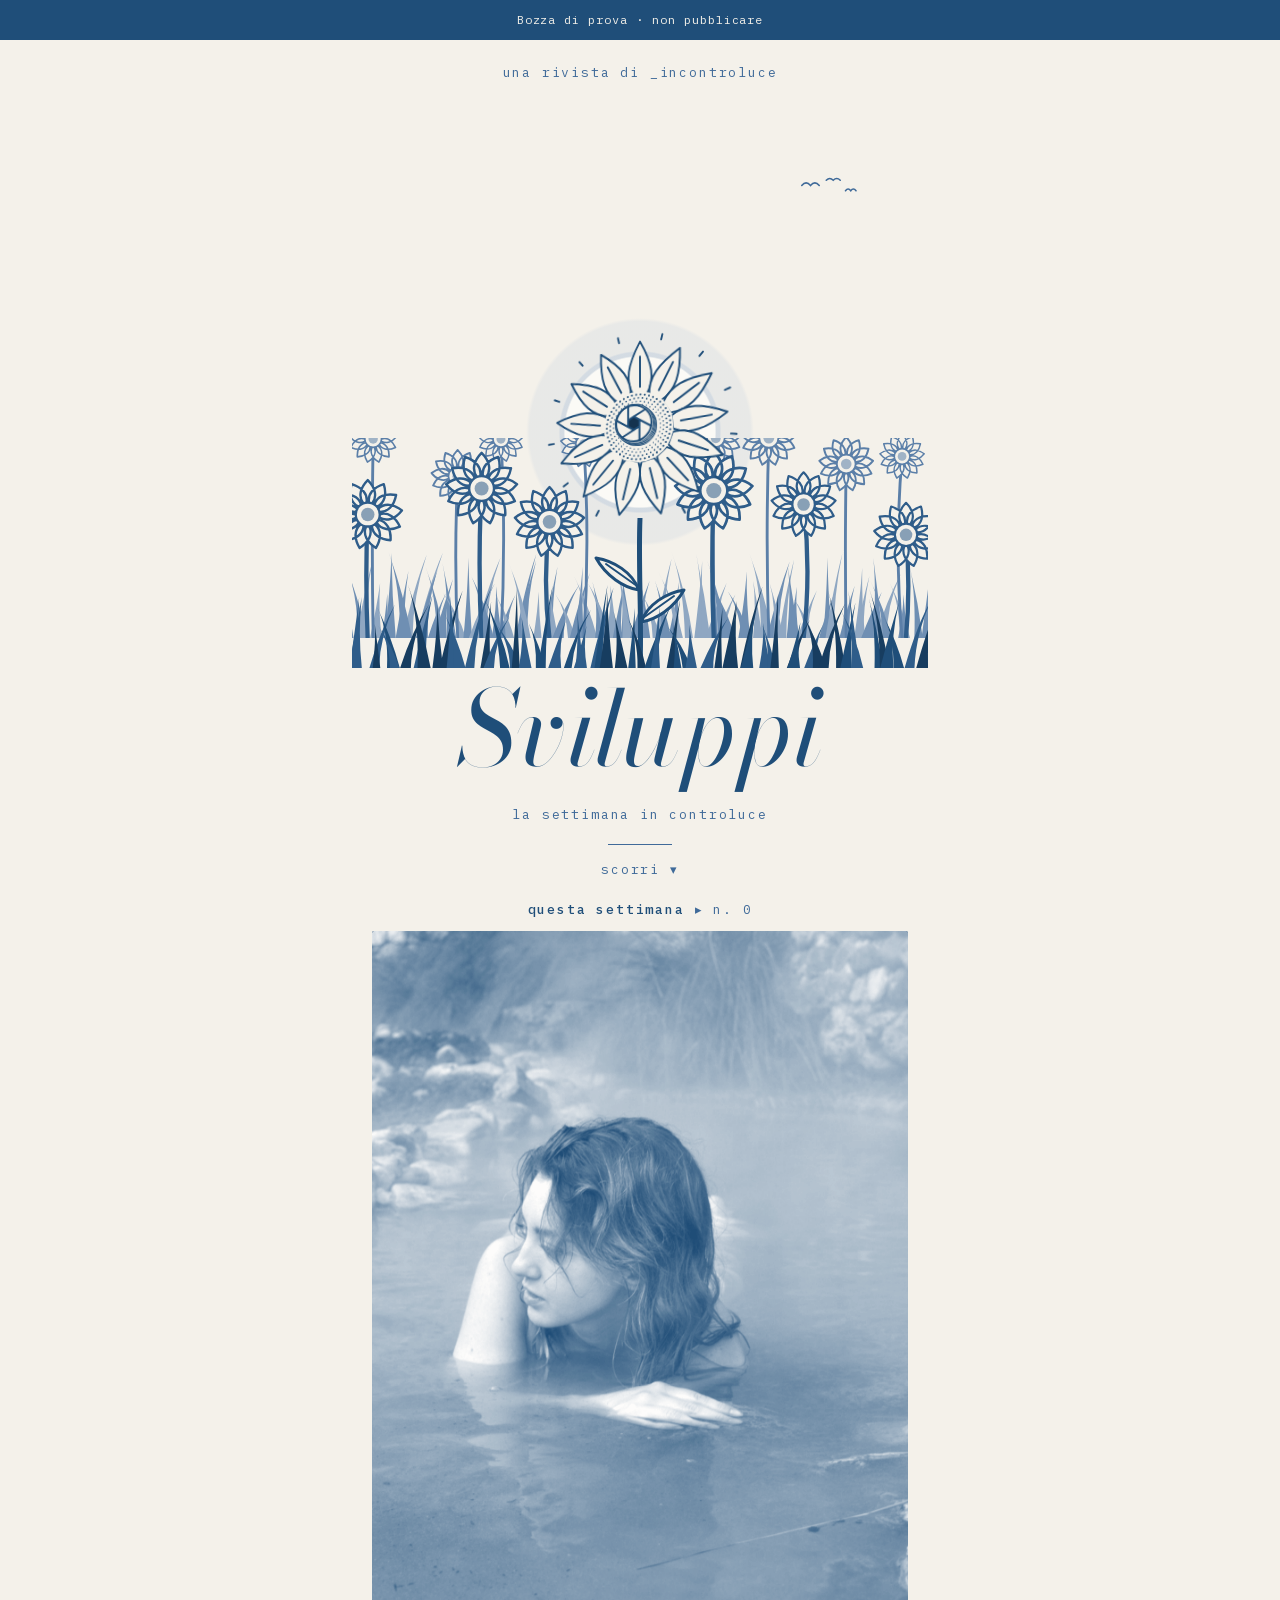
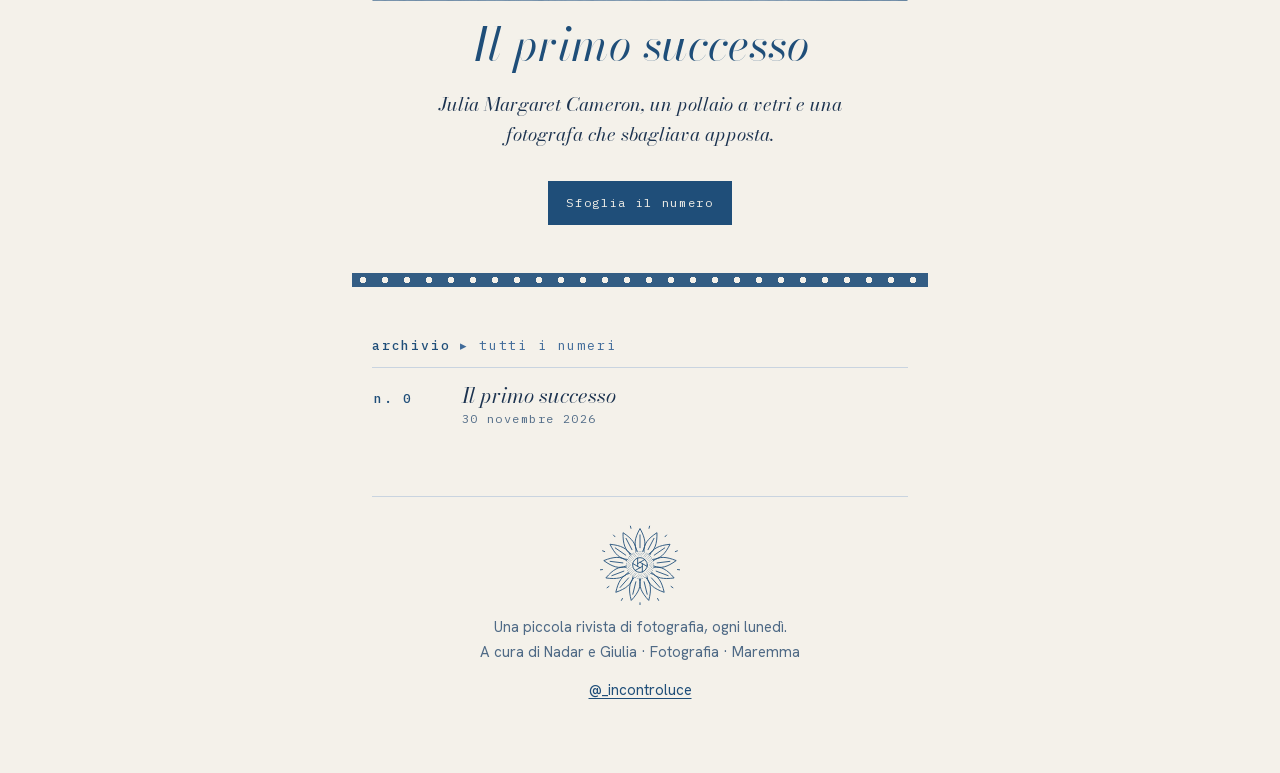
==== commit 23cc86e5: "Numero zero: titolo «Il primo successo», copertina a tutto schermo con le foto di Giulia, apertura e" ====
--- a/index.html
+++ b/index.html
@@ -51,12 +51,12 @@
   </header>
 
   <p class="tacca" style="text-align:center"><b>questa settimana</b> ▸ n. 0</p>
-  <a class="ultimo" href="numeri/000-il-fuoco-giusto.html">
+  <a class="ultimo" href="numeri/000-il-primo-successo.html">
     <figure class="ciano sviluppa">
-      <img src="img/segnaposto.svg" alt="Copertina del numero zero, virata in blu">
+      <img src="img/000-copertina-terme.jpg" width="1199" height="1800" alt="Copertina del numero zero: una ragazza nell'acqua termale avvolta dal vapore, virata in blu">
     </figure>
-    <h2 class="titolo-numero">Il fuoco giusto</h2>
-    <p class="apertura">Julia Margaret Cameron, un pollaio a vetri e il primo successo di una fotografa che sbagliava apposta.</p>
+    <h2 class="titolo-numero"><!--t:titolo-->Il primo successo<!--/t:titolo--></h2>
+    <p class="apertura"><!--t:riassunto-->Julia Margaret Cameron, un pollaio a vetri e una fotografa che sbagliava apposta.<!--/t:riassunto--></p>
     <p style="text-align:center;margin:18px 0 0"><span class="pulsante">Sfoglia il numero</span></p>
   </a>
 
@@ -65,7 +65,7 @@
   <section>
     <h2 class="tacca"><b>archivio</b> ▸ tutti i numeri</h2>
     <ol class="archivio">
-      <li><a href="numeri/000-il-fuoco-giusto.html"><span class="tacca" style="margin:0"><b>n. 0</b></span><span class="titolo">Il fuoco giusto<span class="data">30 novembre 2026</span></span></a></li>
+      <li><a href="numeri/000-il-primo-successo.html"><span class="tacca" style="margin:0"><b>n. 0</b></span><span class="titolo"><!--t:titolo-archivio-->Il primo successo<!--/t:titolo-archivio--><span class="data">30 novembre 2026</span></span></a></li>
     </ol>
   </section>
 
@@ -76,6 +76,14 @@
   </footer>
 
 </main>
+<script>
+/* la copertina compare piano quando entra nello schermo */
+(function(){
+  if(matchMedia("(prefers-reduced-motion: reduce)").matches||!("IntersectionObserver" in window))return;
+  var io=new IntersectionObserver(function(voci){voci.forEach(function(v){if(v.isIntersecting){v.target.classList.add("in-vista");io.unobserve(v.target)}})},{threshold:.3});
+  document.querySelectorAll(".sviluppa").forEach(function(f){f.classList.add("pronta");io.observe(f)});
+})();
+</script>
 <script>if(matchMedia("(prefers-reduced-motion: reduce)").matches){document.querySelectorAll(".girasole svg").forEach(function(s){s.pauseAnimations()})}</script>
 </body>
 </html>
--- a/stile.css
+++ b/stile.css
@@ -41,10 +41,18 @@
 
 /* foto in cianotipia: le ombre diventano blu di Prussia, le luci restano carta */
 .ciano{position:relative;background:var(--blu);overflow:hidden}
-.ciano img{width:100%;height:100%;object-fit:cover;filter:grayscale(1) contrast(1.45) brightness(1.2);mix-blend-mode:screen}
+.ciano img{width:100%;height:100%;object-fit:cover;object-position:50% 40%;filter:grayscale(1) contrast(1.45) brightness(1.2);mix-blend-mode:screen}
 .ciano::after{content:"";position:absolute;inset:0;background:var(--carta);mix-blend-mode:multiply;opacity:.22;pointer-events:none}
 .copertina,.ultimo .ciano{aspect-ratio:4/5;margin:0 -20px}
 @media (min-width:600px){.copertina,.ultimo .ciano{margin:0;border-radius:2px}}
+/* nel numero la copertina riempie il primo schermo insieme alla testata e al titolo */
+.eroe .copertina{flex:1 1 auto;aspect-ratio:auto;min-height:260px;margin-top:18px}
+.eroe .copertina img{position:absolute;inset:0;object-position:50% 42%}
+.eroe .copertina{margin-bottom:4px}
+/* dopo l'apertura di Giulia, una sezione a parte presenta la storia della settimana, prima del titolo */
+.lancio{text-align:center}
+.lancio .riga-lancio{font-family:var(--display);font-style:italic;font-size:23px;line-height:1.45;color:var(--inchiostro);max-width:30rem;margin:16px auto 0}
+.lancio .titolo-numero{margin-top:22px}
 
 .titolo-numero{font-family:var(--display);font-style:italic;font-weight:400;font-size:clamp(34px,9vw,46px);line-height:1.1;color:var(--blu);text-align:center;margin:28px 0 0}
 .apertura{font-family:var(--display);font-style:italic;font-size:19px;line-height:1.55;color:var(--inchiostro);text-align:center;margin:20px auto 0;max-width:30rem}
@@ -85,7 +93,7 @@
 .scoperta .dove{font-family:var(--mono);font-size:13px;letter-spacing:.1em;color:var(--blu-3);margin:0 0 12px}
 
 .rullino{padding:12px;background:var(--blu)}
-.rullino img{width:100%;aspect-ratio:3/2;object-fit:cover}
+.rullino img{width:100%;height:auto;aspect-ratio:3/2;object-fit:cover}
 .rullino .bordo{display:flex;justify-content:space-between;font-family:var(--mono);font-size:11px;letter-spacing:.14em;color:var(--blu-chiaro);padding:8px 2px 0}
 
 .fonti{font-size:15px;color:var(--tenue);padding-left:1.1em}
@@ -115,9 +123,12 @@
 .testata .fiore{width:56px;height:56px;margin-bottom:12px;stroke-width:7}
 .piede .fiore{width:80px;height:80px;margin-bottom:10px;stroke-width:5.5}
 
-/* la copertina che si sviluppa: un velo color carta si ritira e la foto passa da sfocata a nitida, come nella bacinella */
-.sviluppa img{animation:affiora 4.5s cubic-bezier(.3,.1,.2,1) .4s both}
-.sviluppa::before{content:"";position:absolute;inset:0;z-index:2;background:var(--carta);pointer-events:none;animation:velo 4.5s cubic-bezier(.3,.1,.2,1) .4s both}
+/* la copertina compare piano: un velo color carta si ritira e la foto passa da sfocata a nitida.
+   Parte quando la copertina entra nello schermo (la classe «in-vista» la mette il piccolo script in fondo alla pagina). */
+.sviluppa.pronta::before{content:"";position:absolute;inset:0;z-index:2;background:var(--carta);pointer-events:none}
+.sviluppa.pronta img{filter:grayscale(1) contrast(1.45) brightness(1.2) blur(6px)}
+.sviluppa.in-vista img{animation:affiora 4.5s cubic-bezier(.3,.1,.2,1) .2s both}
+.sviluppa.in-vista::before{animation:velo 4.5s cubic-bezier(.3,.1,.2,1) .2s both}
 @keyframes affiora{from{filter:grayscale(1) contrast(1.45) brightness(1.2) blur(6px)}to{filter:grayscale(1) contrast(1.45) brightness(1.2) blur(0)}}
 @keyframes velo{from{opacity:1}35%{opacity:.75}to{opacity:0}}
 
@@ -163,4 +174,4 @@
 .girasole .foro{fill:#14324f}
 .girasole .lamelle,.girasole .ghiera{fill:none;stroke:var(--blu);stroke-width:5;stroke-linecap:round}
 
-@media (prefers-reduced-motion:reduce){.sviluppa img,.sviluppa::before,.girasole,.girasole .raggi,.pianta,.erba-davanti,.prato .fl,.nuvola,.uccelli,.scorri{animation:none}.pianta{transform:none}.n1{left:12%}.n2{left:58%}.sviluppa::before{opacity:0}}
+@media (prefers-reduced-motion:reduce){.girasole,.girasole .raggi,.pianta,.erba-davanti,.prato .fl,.nuvola,.uccelli,.scorri{animation:none}.pianta{transform:none}.n1{left:12%}.n2{left:58%}}
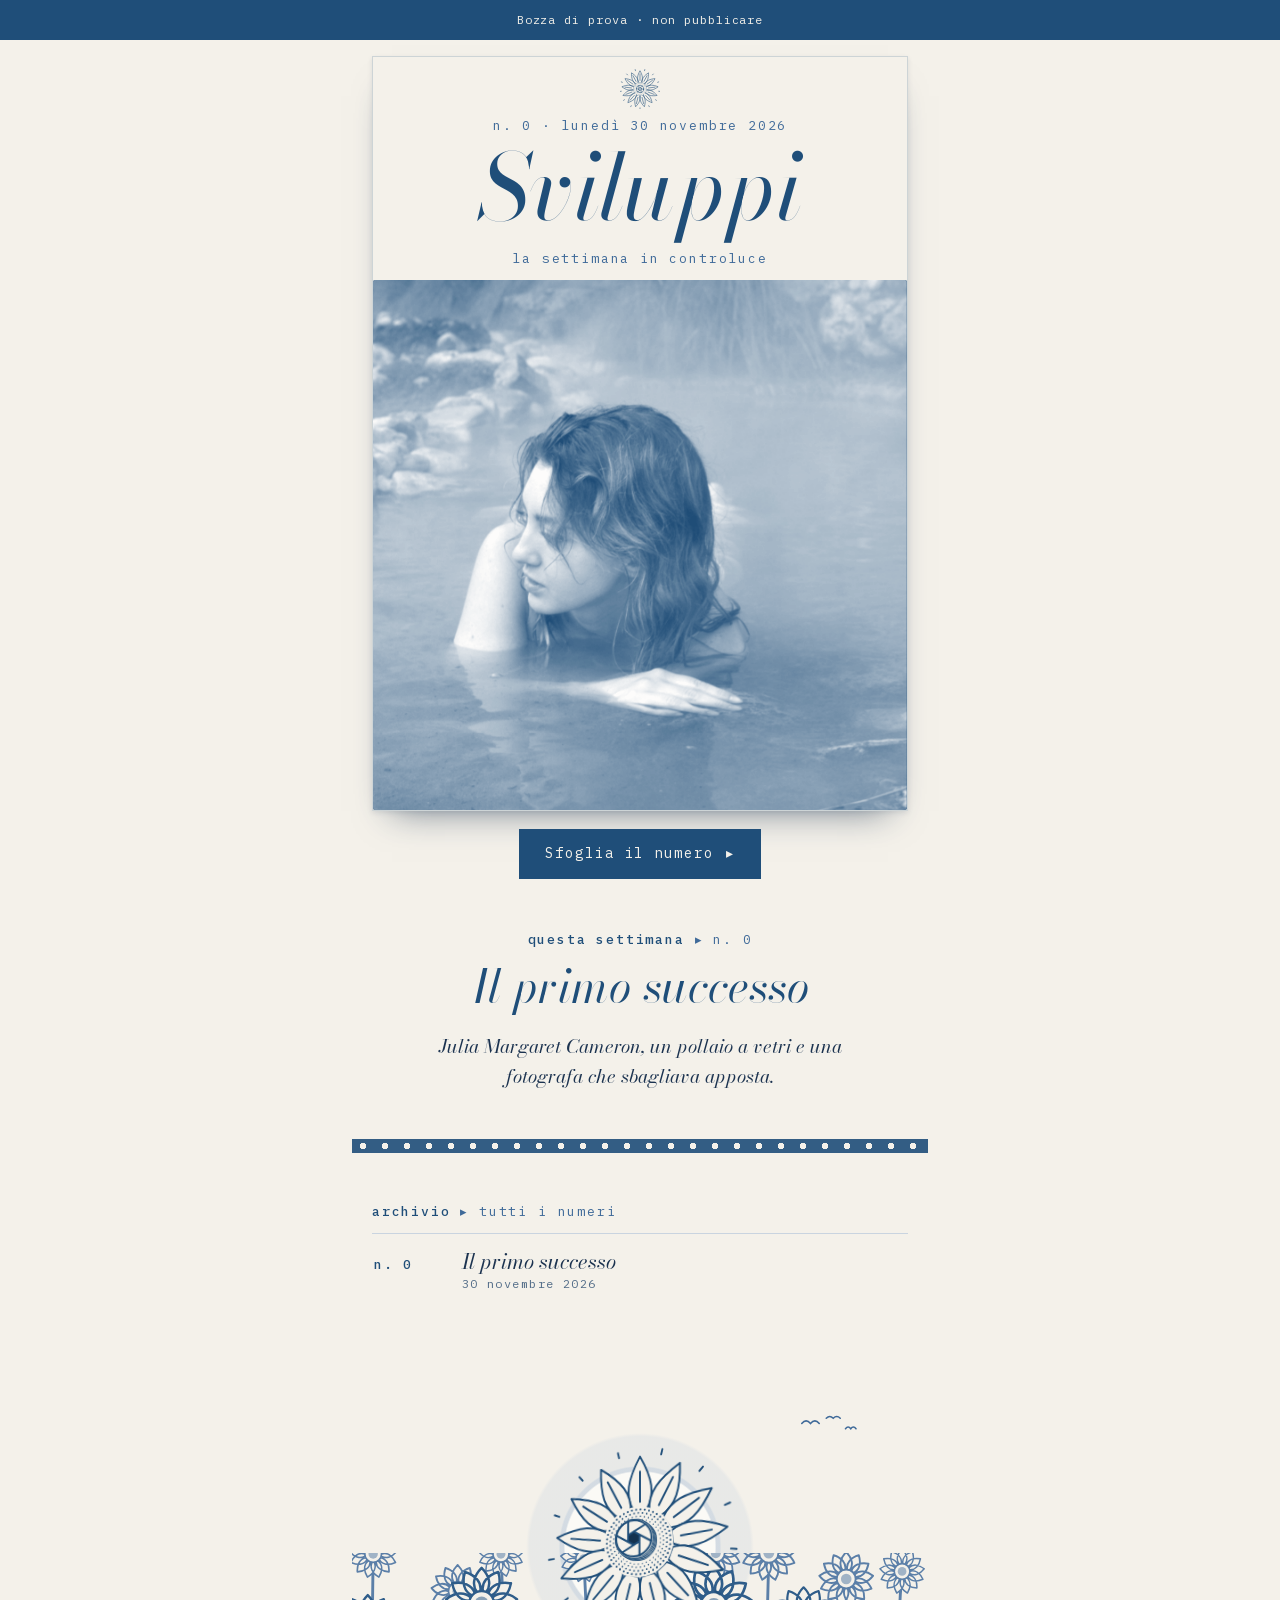
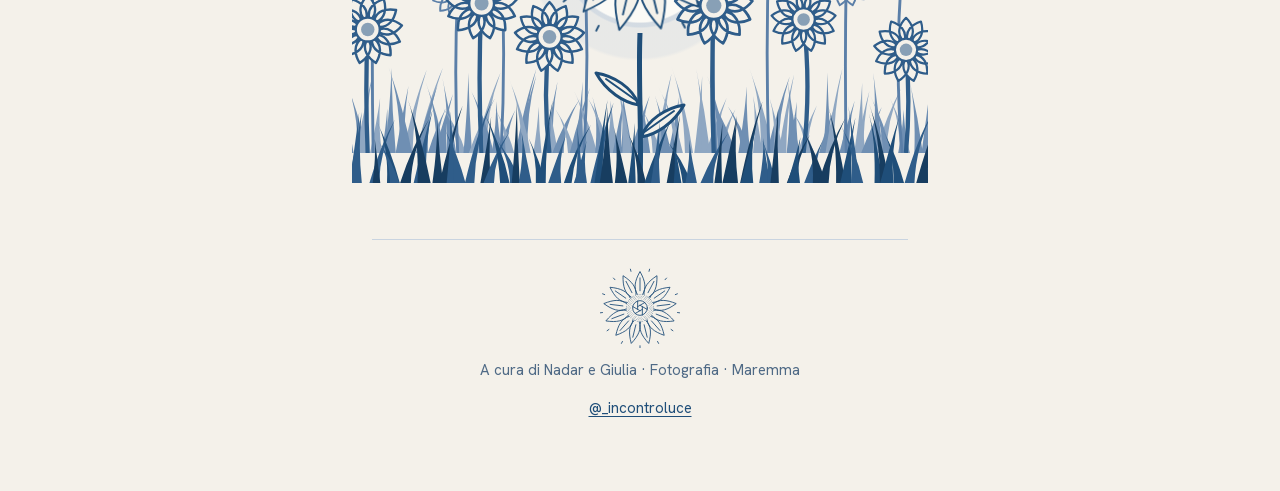
==== commit 19b71092: "Copertina come rivista (testata e foto in un unico foglio) con pulsante, campo di girasoli in fondo," ====
--- a/index.html
+++ b/index.html
@@ -17,8 +17,37 @@
 
 <main class="pagina">
 
-  <header class="testata eroe">
-    <div class="mono">una rivista di _incontroluce</div>
+  <header class="eroe">
+    <a class="copertina-rivista" href="numeri/000-il-primo-successo.html">
+      <div class="cr-testa">
+        <svg class="fiore" viewBox="0 0 500 500" aria-hidden="true"><use href="img/fiore.svg#f"/></svg>
+        <div class="mono"><!--t:data-->n. 0 · lunedì 30 novembre 2026<!--/t:data--></div>
+        <h1 class="nome">Sviluppi</h1>
+        <div class="mono">la settimana in controluce</div>
+      </div>
+      <figure class="ciano copertina sviluppa">
+      <img src="img/000-copertina-terme.jpg" width="1199" height="1800" alt="Copertina del numero zero: una ragazza nell'acqua termale avvolta dal vapore, virata in blu">
+    </figure>
+    </a>
+    <a class="sfoglia" href="numeri/000-il-primo-successo.html">Sfoglia il numero <span aria-hidden="true">▸</span></a>
+  </header>
+
+  <section class="questa-settimana">
+    <p class="tacca"><b>questa settimana</b> ▸ n. 0</p>
+    <h2 class="titolo-numero"><!--t:titolo-->Il primo successo<!--/t:titolo--></h2>
+    <p class="apertura"><!--t:riassunto-->Julia Margaret Cameron, un pollaio a vetri e una fotografa che sbagliava apposta.<!--/t:riassunto--></p>
+  </section>
+
+  <div class="pellicola" aria-hidden="true"></div>
+
+  <section>
+    <h2 class="tacca"><b>archivio</b> ▸ tutti i numeri</h2>
+    <ol class="archivio">
+      <li><a href="numeri/000-il-primo-successo.html"><span class="tacca" style="margin:0"><b>n. 0</b></span><span class="titolo"><!--t:titolo-archivio-->Il primo successo<!--/t:titolo-archivio--><span class="data">30 novembre 2026</span></span></a></li>
+    </ol>
+  </section>
+
+  <section class="finale" aria-hidden="true">
     <div class="campo" aria-hidden="true">
       <div class="sole"></div>
       <svg class="nuvola n1" viewBox="0 0 120 30"><path d="M4 22 H116 M22 14 H86 M40 6 H70" stroke="#c9d4e0" stroke-width="3.5" stroke-linecap="round"/></svg>
@@ -44,34 +73,11 @@
       </div>
       <svg class="erba-davanti" viewBox="0 0 400 100" preserveAspectRatio="none"><path fill="#1f4e79" d="M1.0 100 Q-0.3 46.2 -9.6 10.4 Q2.0 55.2 6.3 100Z"/><path fill="#2f5d8a" d="M5.0 100 Q9.2 53.9 11.5 23.2 Q9.8 61.6 11.3 100Z"/><path fill="#2f5d8a" d="M4.3 100 Q10.1 53.6 13.2 22.7 Q10.7 61.3 13.3 100Z"/><path fill="#2f5d8a" d="M18.4 100 Q25.8 58.3 35.6 30.6 Q25.4 65.3 24.9 100Z"/><path fill="#173d60" d="M20.6 100 Q22.8 71.4 22.0 52.3 Q23.9 76.2 25.7 100Z"/><path fill="#1f4e79" d="M30.2 100 Q31.3 60.7 23.8 34.5 Q33.4 67.3 38.8 100Z"/><path fill="#2f5d8a" d="M32.2 100 Q31.9 71.7 23.8 52.9 Q34.1 76.5 38.5 100Z"/><path fill="#173d60" d="M39.0 100 Q47.4 58.2 58.5 30.4 Q46.8 65.2 46.2 100Z"/><path fill="#2f5d8a" d="M48.1 100 Q54.9 52.1 60.8 20.2 Q55.1 60.1 56.7 100Z"/><path fill="#173d60" d="M50.7 100 Q51.8 45.3 44.2 8.9 Q53.9 54.4 59.5 100Z"/><path fill="#173d60" d="M60.7 100 Q64.1 59.7 63.9 32.8 Q65.2 66.4 67.8 100Z"/><path fill="#173d60" d="M65.5 100 Q72.4 49.4 81.0 15.7 Q72.2 57.9 72.0 100Z"/><path fill="#2f5d8a" d="M70.2 100 Q73.4 52.4 72.4 20.6 Q74.5 60.3 77.4 100Z"/><path fill="#2f5d8a" d="M75.1 100 Q75.8 63.4 68.3 39.1 Q77.9 69.5 82.9 100Z"/><path fill="#2f5d8a" d="M82.5 100 Q90.0 47.2 100.3 12.1 Q89.6 56.0 88.8 100Z"/><path fill="#173d60" d="M92.9 100 Q97.5 56.9 100.1 28.1 Q98.1 64.1 99.9 100Z"/><path fill="#2f5d8a" d="M95.0 100 Q102.7 66.7 112.4 44.4 Q102.3 72.2 102.0 100Z"/><path fill="#1f4e79" d="M106.1 100 Q104.6 50.8 93.6 17.9 Q107.2 59.0 112.5 100Z"/><path fill="#2f5d8a" d="M112.8 100 Q112.1 69.5 102.0 49.1 Q114.6 74.6 120.1 100Z"/><path fill="#173d60" d="M113.9 100 Q116.8 48.2 117.3 13.7 Q117.7 56.9 119.3 100Z"/><path fill="#2f5d8a" d="M118.7 100 Q122.2 66.6 120.5 44.3 Q123.5 72.2 127.2 100Z"/><path fill="#1f4e79" d="M130.1 100 Q130.9 70.8 125.3 51.4 Q132.7 75.7 136.5 100Z"/><path fill="#1f4e79" d="M131.6 100 Q136.4 46.1 141.5 10.1 Q136.6 55.0 136.7 100Z"/><path fill="#2f5d8a" d="M138.4 100 Q145.0 68.9 150.2 48.1 Q145.2 74.1 147.1 100Z"/><path fill="#1f4e79" d="M148.9 100 Q156.2 61.8 167.2 36.3 Q155.7 68.1 154.1 100Z"/><path fill="#2f5d8a" d="M155.6 100 Q161.2 72.3 164.1 53.8 Q161.8 76.9 164.4 100Z"/><path fill="#2f5d8a" d="M156.8 100 Q158.9 63.1 157.8 38.5 Q160.1 69.2 162.0 100Z"/><path fill="#2f5d8a" d="M166.7 100 Q174.1 47.5 182.3 12.5 Q174.0 56.3 174.7 100Z"/><path fill="#1f4e79" d="M169.5 100 Q174.0 45.9 178.2 9.9 Q174.4 54.9 174.9 100Z"/><path fill="#173d60" d="M173.0 100 Q177.6 50.6 178.0 17.7 Q178.6 58.9 181.8 100Z"/><path fill="#173d60" d="M183.1 100 Q185.9 63.3 182.3 38.9 Q187.4 69.5 191.6 100Z"/><path fill="#1f4e79" d="M192.1 100 Q195.2 60.8 196.5 34.7 Q196.0 67.3 197.1 100Z"/><path fill="#173d60" d="M198.6 100 Q198.2 65.4 190.8 42.4 Q200.3 71.2 204.1 100Z"/><path fill="#1f4e79" d="M202.9 100 Q211.5 58.4 221.2 30.6 Q211.1 65.3 211.8 100Z"/><path fill="#2f5d8a" d="M207.4 100 Q211.2 60.1 213.3 33.5 Q211.9 66.8 213.4 100Z"/><path fill="#173d60" d="M217.9 100 Q222.9 55.2 227.0 25.3 Q223.3 62.7 224.3 100Z"/><path fill="#1f4e79" d="M222.6 100 Q224.3 72.3 222.3 53.8 Q225.6 76.9 227.8 100Z"/><path fill="#1f4e79" d="M228.6 100 Q226.7 70.0 216.0 50.0 Q229.3 75.0 234.1 100Z"/><path fill="#2f5d8a" d="M230.5 100 Q233.9 71.7 232.9 52.9 Q235.0 76.4 238.2 100Z"/><path fill="#2f5d8a" d="M240.6 100 Q249.3 66.5 259.7 44.2 Q248.8 72.1 249.2 100Z"/><path fill="#173d60" d="M249.9 100 Q253.3 60.7 255.4 34.4 Q254.0 67.2 255.0 100Z"/><path fill="#173d60" d="M255.3 100 Q261.2 56.4 264.9 27.3 Q261.7 63.6 264.0 100Z"/><path fill="#173d60" d="M257.1 100 Q262.5 58.1 265.0 30.1 Q263.1 65.1 265.8 100Z"/><path fill="#173d60" d="M267.2 100 Q273.9 46.7 282.3 11.1 Q273.7 55.6 273.4 100Z"/><path fill="#1f4e79" d="M267.6 100 Q273.5 64.0 277.3 39.9 Q273.9 70.0 276.0 100Z"/><path fill="#2f5d8a" d="M280.0 100 Q283.4 70.7 282.6 51.2 Q284.5 75.6 287.5 100Z"/><path fill="#2f5d8a" d="M285.9 100 Q286.5 72.3 282.2 53.8 Q288.2 76.9 291.0 100Z"/><path fill="#173d60" d="M287.5 100 Q291.0 51.6 292.7 19.3 Q291.8 59.6 293.2 100Z"/><path fill="#173d60" d="M298.5 100 Q305.4 68.5 314.1 47.6 Q305.2 73.8 304.9 100Z"/><path fill="#1f4e79" d="M299.0 100 Q304.6 70.2 307.7 50.3 Q305.1 75.1 307.4 100Z"/><path fill="#2f5d8a" d="M310.2 100 Q316.7 71.7 322.9 52.9 Q316.8 76.4 317.9 100Z"/><path fill="#173d60" d="M316.0 100 Q317.0 64.4 308.9 40.6 Q319.1 70.3 324.8 100Z"/><path fill="#173d60" d="M319.7 100 Q327.5 57.9 337.7 29.8 Q327.1 64.9 326.6 100Z"/><path fill="#173d60" d="M331.6 100 Q332.1 49.3 326.1 15.5 Q334.0 57.8 337.8 100Z"/><path fill="#1f4e79" d="M334.4 100 Q340.2 57.3 344.6 28.8 Q340.5 64.4 342.2 100Z"/><path fill="#2f5d8a" d="M341.7 100 Q343.1 49.8 339.8 16.4 Q344.5 58.2 347.1 100Z"/><path fill="#2f5d8a" d="M344.5 100 Q343.2 60.9 333.9 34.8 Q345.5 67.4 349.8 100Z"/><path fill="#1f4e79" d="M357.4 100 Q358.2 54.5 353.6 24.2 Q359.9 62.1 362.9 100Z"/><path fill="#173d60" d="M361.0 100 Q361.0 48.0 353.7 13.3 Q363.1 56.6 367.3 100Z"/><path fill="#1f4e79" d="M361.2 100 Q368.1 57.5 373.8 29.1 Q368.3 64.6 370.0 100Z"/><path fill="#1f4e79" d="M370.1 100 Q370.5 65.5 363.1 42.6 Q372.5 71.3 377.2 100Z"/><path fill="#2f5d8a" d="M377.6 100 Q385.7 53.0 396.8 21.7 Q385.1 60.8 384.2 100Z"/><path fill="#173d60" d="M385.4 100 Q392.3 59.5 399.2 32.5 Q392.3 66.3 393.3 100Z"/><path fill="#173d60" d="M393.3 100 Q396.6 67.4 396.2 45.7 Q397.7 72.9 400.3 100Z"/></svg>
     </div>
-    <h1 class="nome">Sviluppi</h1>
-    <div class="mono">la settimana in controluce</div>
-    <div class="filo"></div>
-    <div class="scorri" aria-hidden="true">scorri ▾</div>
-  </header>
-
-  <p class="tacca" style="text-align:center"><b>questa settimana</b> ▸ n. 0</p>
-  <a class="ultimo" href="numeri/000-il-primo-successo.html">
-    <figure class="ciano sviluppa">
-      <img src="img/000-copertina-terme.jpg" width="1199" height="1800" alt="Copertina del numero zero: una ragazza nell'acqua termale avvolta dal vapore, virata in blu">
-    </figure>
-    <h2 class="titolo-numero"><!--t:titolo-->Il primo successo<!--/t:titolo--></h2>
-    <p class="apertura"><!--t:riassunto-->Julia Margaret Cameron, un pollaio a vetri e una fotografa che sbagliava apposta.<!--/t:riassunto--></p>
-    <p style="text-align:center;margin:18px 0 0"><span class="pulsante">Sfoglia il numero</span></p>
-  </a>
-
-  <div class="pellicola" aria-hidden="true"></div>
-
-  <section>
-    <h2 class="tacca"><b>archivio</b> ▸ tutti i numeri</h2>
-    <ol class="archivio">
-      <li><a href="numeri/000-il-primo-successo.html"><span class="tacca" style="margin:0"><b>n. 0</b></span><span class="titolo"><!--t:titolo-archivio-->Il primo successo<!--/t:titolo-archivio--><span class="data">30 novembre 2026</span></span></a></li>
-    </ol>
   </section>
 
   <footer class="piede">
     <svg class="fiore" viewBox="0 0 500 500" role="img" aria-label="il fiore di _incontroluce"><use href="img/fiore.svg#f"/></svg>
-    <p>Una piccola rivista di fotografia, ogni lunedì.<br>A cura di Nadar e Giulia · Fotografia · Maremma</p>
+    <p>A cura di Nadar e Giulia · Fotografia · Maremma</p>
     <p style="margin-top:12px"><a href="https://www.instagram.com/_incontroluce/">@_incontroluce</a></p>
   </footer>
 
--- a/stile.css
+++ b/stile.css
@@ -46,9 +46,6 @@
 .copertina,.ultimo .ciano{aspect-ratio:4/5;margin:0 -20px}
 @media (min-width:600px){.copertina,.ultimo .ciano{margin:0;border-radius:2px}}
 /* nel numero la copertina riempie il primo schermo insieme alla testata e al titolo */
-.eroe .copertina{flex:1 1 auto;aspect-ratio:auto;min-height:260px;margin-top:18px}
-.eroe .copertina img{position:absolute;inset:0;object-position:50% 42%}
-.eroe .copertina{margin-bottom:4px}
 /* dopo l'apertura di Giulia, una sezione a parte presenta la storia della settimana, prima del titolo */
 .lancio{text-align:center}
 .lancio .riga-lancio{font-family:var(--display);font-style:italic;font-size:23px;line-height:1.45;color:var(--inchiostro);max-width:30rem;margin:16px auto 0}
@@ -133,14 +130,35 @@
 @keyframes velo{from{opacity:1}35%{opacity:.75}to{opacity:0}}
 
 /* la pagina fissa: la prima schermata riempie il telefono (meno l'altezza della fascia «Bozza»: al lancio diventa 100svh) */
-.eroe{min-height:calc(100svh - 41px);display:flex;flex-direction:column;padding:22px 0 0}
-.eroe .nome{margin-top:6px}
+.eroe{min-height:calc(100svh - 41px);display:flex;flex-direction:column;padding:16px 0 0}
+/* la copertina della rivista: un unico foglio (testata + foto) con un'ombra leggera, come una rivista appoggiata sul tavolo.
+   È la stessa nella pagina fissa e all'inizio del numero. */
+.copertina-rivista{flex:1 1 auto;display:flex;flex-direction:column;margin:0 -6px;background:var(--carta);color:inherit;text-decoration:none;
+  border:1px solid rgba(31,78,121,.18);box-shadow:0 2px 5px rgba(28,51,80,.10),0 20px 34px -20px rgba(28,51,80,.6)}
+.cr-testa{text-align:center;padding:12px 12px 10px}
+.cr-testa .fiore{width:40px;height:40px;margin:0 auto 6px;stroke-width:7}
+.cr-testa .nome{font-family:var(--display);font-style:italic;font-weight:400;font-size:clamp(56px,17vw,92px);line-height:1.04;color:var(--blu);margin:2px 0 .14em;letter-spacing:-.01em}
+.cr-testa .nome a{color:inherit;text-decoration:none}
+.copertina-rivista .copertina{flex:1 1 auto;aspect-ratio:auto;min-height:240px;margin:0}
+.copertina-rivista .copertina img{position:absolute;inset:0;object-position:50% 42%}
+/* il pulsante sotto la copertina, con la freccia che si muove piano */
+.sfoglia{display:flex;align-items:center;justify-content:center;gap:12px;align-self:center;min-height:50px;margin:18px 0 20px;padding:12px 26px;
+  background:var(--blu);color:var(--carta);font-family:var(--mono);font-size:14px;letter-spacing:.14em;text-decoration:none}
+.sfoglia span{display:inline-block;animation:freccia 2s ease-in-out infinite}
+@keyframes freccia{0%,100%{transform:translate(0,0)}50%{transform:translate(4px,3px)}}
+.sfoglia:focus-visible,.copertina-rivista:focus-visible{outline:2px solid var(--blu);outline-offset:4px}
+@media (min-width:600px){.copertina-rivista{margin:0}}
+/* pagina fissa: sotto la copertina il titolo e le due righe del numero; il campo di girasoli chiude la pagina */
+.questa-settimana{text-align:center;padding-top:30px}
+.questa-settimana .titolo-numero{margin-top:10px}
+.finale{margin:48px -20px 0}
+.finale .campo{height:430px;margin:0}
 .scorri{font-family:var(--mono);font-size:13px;letter-spacing:.14em;color:var(--blu-3);margin:14px 0 18px;animation:scorri 2.4s ease-in-out infinite}
 @keyframes scorri{0%,100%{transform:translateY(0)}50%{transform:translateY(5px)}}
 
 /* il campo: cielo con il sole basso (controluce), nuvole, uccelli; un prato di girasoli piccoli;
    il girasole di _incontroluce spunta, scatta una foto e torna giù (un giro ogni 12 secondi) */
-.campo{flex:1 1 auto;min-height:400px;position:relative;overflow:hidden;margin:10px -20px 0}
+.campo{position:relative;overflow:hidden}
 .sole{position:absolute;left:50%;bottom:236px;width:230px;height:230px;margin:0 0 -115px -115px;border-radius:50%;
   background:radial-gradient(circle,#fbfaf6 0 46%,rgba(201,212,224,.75) 47% 49%,rgba(201,212,224,.28) 50% 68%,rgba(201,212,224,0) 70%)}
 .nuvola{position:absolute;width:120px;height:30px;animation:nuvola 70s linear infinite}
@@ -174,4 +192,4 @@
 .girasole .foro{fill:#14324f}
 .girasole .lamelle,.girasole .ghiera{fill:none;stroke:var(--blu);stroke-width:5;stroke-linecap:round}
 
-@media (prefers-reduced-motion:reduce){.girasole,.girasole .raggi,.pianta,.erba-davanti,.prato .fl,.nuvola,.uccelli,.scorri{animation:none}.pianta{transform:none}.n1{left:12%}.n2{left:58%}}
+@media (prefers-reduced-motion:reduce){.girasole,.girasole .raggi,.pianta,.erba-davanti,.prato .fl,.nuvola,.uccelli,.scorri,.sfoglia span{animation:none}.pianta{transform:none}.n1{left:12%}.n2{left:58%}}
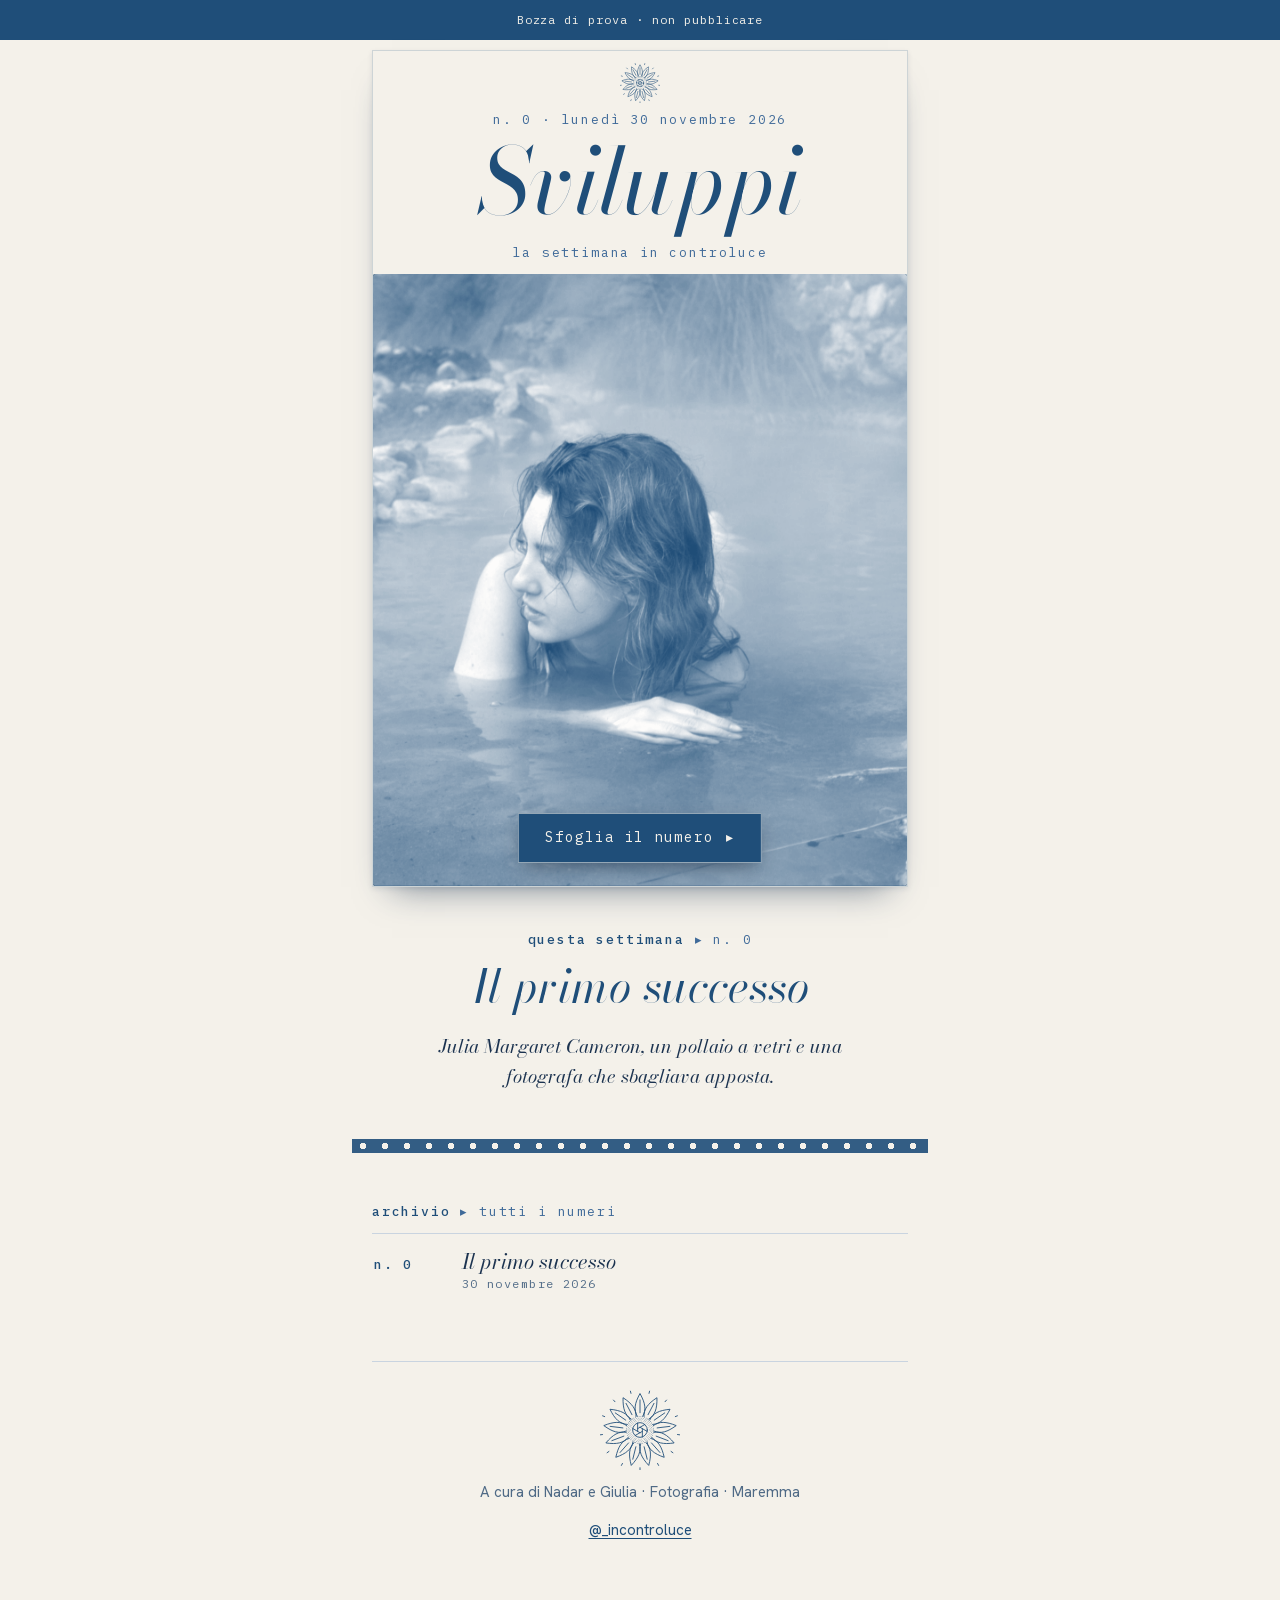
==== commit b406e016: "Pagina fissa: il girasole scatta la copertina e compare la foto; copertina a tutto schermo con il pu" ====
--- a/index.html
+++ b/index.html
@@ -25,9 +25,36 @@
         <h1 class="nome">Sviluppi</h1>
         <div class="mono">la settimana in controluce</div>
       </div>
-      <figure class="ciano copertina sviluppa">
+      <div class="cr-scena">
+        <div class="campo" aria-hidden="true">
+      <div class="sole"></div>
+      <svg class="nuvola n1" viewBox="0 0 120 30"><path d="M4 22 H116 M22 14 H86 M40 6 H70" stroke="#c9d4e0" stroke-width="3.5" stroke-linecap="round"/></svg>
+<svg class="nuvola n2" viewBox="0 0 120 30"><path d="M10 20 H104 M30 12 H80" stroke="#c9d4e0" stroke-width="3" stroke-linecap="round"/></svg>
+      <svg class="uccelli" viewBox="0 0 80 30"><g fill="none" stroke="#3f6a99" stroke-width="1.8" stroke-linecap="round"><path d="M2 12 Q7 6 12 12 Q17 6 22 12"/><path d="M30 6 Q34 2 38 6 Q42 2 46 6"/><path d="M52 18 Q55 14 58 18 Q61 14 64 18"/></g></svg>
+      <svg class="prato" viewBox="0 0 400 200" preserveAspectRatio="xMidYMax slice"><defs><symbol id="fl" viewBox="-50 -50 100 100" overflow="visible"><path d="M-6.0 -15.0 C-13.0 -24.0 -10.0 -36.0 0.0 -46.0 C10.0 -36.0 13.0 -24.0 6.0 -15.0Z M1.7 -16.1 C-0.4 -27.3 7.9 -36.5 21.4 -40.7 C25.6 -27.2 22.7 -15.2 12.3 -10.5Z M8.9 -13.5 C12.4 -24.3 23.9 -28.7 37.9 -26.1 C35.3 -12.2 27.1 -2.9 15.8 -3.6Z M14.2 -7.8 C22.3 -15.8 34.5 -14.3 45.7 -5.5 C36.9 5.6 25.4 10.0 15.6 4.1Z M16.2 -0.3 C27.1 -3.6 37.2 3.4 43.0 16.3 C30.1 22.1 17.8 20.7 11.9 10.9Z M14.4 7.2 C25.6 9.3 31.4 20.3 30.5 34.4 C16.4 33.6 6.2 26.6 5.5 15.2Z M9.4 13.1 C18.4 20.2 18.3 32.6 11.0 44.7 C-1.1 37.3 -6.9 26.4 -2.2 16.0Z M2.2 16.0 C6.9 26.4 1.1 37.3 -11.0 44.7 C-18.3 32.6 -18.4 20.2 -9.4 13.1Z M-5.5 15.2 C-6.2 26.6 -16.4 33.6 -30.5 34.4 C-31.4 20.3 -25.6 9.3 -14.4 7.2Z M-11.9 10.9 C-17.8 20.7 -30.1 22.1 -43.0 16.3 C-37.2 3.4 -27.1 -3.6 -16.2 -0.3Z M-15.6 4.1 C-25.4 10.0 -36.9 5.6 -45.7 -5.5 C-34.5 -14.3 -22.3 -15.8 -14.2 -7.8Z M-15.8 -3.6 C-27.1 -2.9 -35.3 -12.2 -37.9 -26.1 C-23.9 -28.7 -12.4 -24.3 -8.9 -13.5Z M-12.3 -10.5 C-22.7 -15.2 -25.6 -27.2 -21.4 -40.7 C-7.9 -36.5 0.4 -27.3 -1.7 -16.1Z" fill="#f4f1ea" stroke="currentColor" stroke-width="3.2" stroke-linejoin="round"/><circle r="16" fill="#f4f1ea" stroke="currentColor" stroke-width="3"/><circle r="9" fill="currentColor" opacity=".55"/></symbol></defs>
+<g><path fill="#6f8fb3" d="M-7.0 200 Q-5.3 166.7 -10.8 144.6 Q-3.5 172.3 1.1 200Z"/><path fill="#6f8fb3" d="M3.8 200 Q4.3 173.5 -2.2 155.8 Q6.2 177.9 10.3 200Z"/><path fill="#8fa7c2" d="M2.9 200 Q8.7 167.0 14.6 144.9 Q8.9 172.5 9.6 200Z"/><path fill="#8fa7c2" d="M12.5 200 Q17.4 177.2 19.5 162.0 Q18.2 181.0 20.7 200Z"/><path fill="#6f8fb3" d="M20.7 200 Q23.6 181.4 24.5 169.1 Q24.5 184.5 25.8 200Z"/><path fill="#6f8fb3" d="M22.5 200 Q26.8 164.6 27.4 140.9 Q27.7 170.5 30.4 200Z"/><path fill="#6f8fb3" d="M30.3 200 Q35.2 172.0 39.2 153.4 Q35.6 176.7 36.7 200Z"/><path fill="#8fa7c2" d="M35.3 200 Q42.6 165.3 51.9 142.2 Q42.3 171.1 42.0 200Z"/><path fill="#6f8fb3" d="M33.3 200 Q33.8 164.1 25.4 140.2 Q36.1 170.1 41.7 200Z"/><path fill="#8fa7c2" d="M44.7 200 Q52.6 164.5 63.1 140.8 Q52.2 170.4 51.7 200Z"/><path fill="#6f8fb3" d="M44.2 200 Q51.8 171.4 59.5 152.4 Q51.6 176.2 52.7 200Z"/><path fill="#6f8fb3" d="M52.7 200 Q58.6 181.4 65.2 169.0 Q58.6 184.5 58.7 200Z"/><path fill="#6f8fb3" d="M57.1 200 Q64.0 175.4 70.1 159.0 Q64.1 179.5 65.6 200Z"/><path fill="#6f8fb3" d="M59.0 200 Q58.5 170.1 50.9 150.1 Q60.5 175.0 64.4 200Z"/><path fill="#6f8fb3" d="M65.5 200 Q67.1 168.8 62.8 148.0 Q68.7 174.0 72.4 200Z"/><path fill="#8fa7c2" d="M73.2 200 Q71.5 179.0 60.6 164.9 Q74.1 182.5 79.1 200Z"/><path fill="#6f8fb3" d="M77.4 200 Q80.4 166.5 80.8 144.2 Q81.4 172.1 83.3 200Z"/><path fill="#8fa7c2" d="M81.1 200 Q89.1 177.2 99.3 161.9 Q88.6 181.0 88.3 200Z"/><path fill="#8fa7c2" d="M84.7 200 Q93.3 166.6 103.1 144.3 Q92.9 172.1 93.5 200Z"/><path fill="#6f8fb3" d="M91.8 200 Q90.9 171.9 80.9 153.2 Q93.3 176.6 98.5 200Z"/><path fill="#6f8fb3" d="M97.1 200 Q100.4 178.4 100.1 164.0 Q101.5 182.0 104.1 200Z"/><path fill="#6f8fb3" d="M100.7 200 Q107.1 182.0 113.5 170.0 Q107.1 185.0 107.9 200Z"/><path fill="#8fa7c2" d="M106.7 200 Q106.6 181.5 99.3 169.2 Q108.6 184.6 112.6 200Z"/><path fill="#6f8fb3" d="M113.8 200 Q120.9 167.6 128.0 146.0 Q120.9 173.0 122.0 200Z"/><path fill="#6f8fb3" d="M113.6 200 Q119.8 165.0 128.0 141.7 Q119.6 170.8 118.9 200Z"/><path fill="#8fa7c2" d="M118.1 200 Q117.4 168.4 108.6 147.3 Q119.6 173.7 124.1 200Z"/><path fill="#8fa7c2" d="M125.9 200 Q129.0 180.7 129.6 167.9 Q129.9 184.0 131.6 200Z"/><path fill="#6f8fb3" d="M133.2 200 Q138.2 170.3 142.7 150.6 Q138.6 175.3 139.3 200Z"/><path fill="#8fa7c2" d="M136.5 200 Q139.0 181.6 137.3 169.3 Q140.3 184.6 143.1 200Z"/><path fill="#6f8fb3" d="M139.1 200 Q147.6 177.4 158.3 162.4 Q147.1 181.2 147.0 200Z"/><path fill="#8fa7c2" d="M150.0 200 Q149.1 181.6 141.2 169.4 Q151.3 184.7 155.1 200Z"/><path fill="#6f8fb3" d="M151.2 200 Q157.8 172.9 165.2 154.8 Q157.7 177.4 157.9 200Z"/><path fill="#6f8fb3" d="M154.5 200 Q158.5 170.3 160.2 150.5 Q159.3 175.3 161.1 200Z"/><path fill="#8fa7c2" d="M162.3 200 Q162.7 174.3 154.3 157.2 Q164.9 178.6 170.3 200Z"/><path fill="#6f8fb3" d="M168.8 200 Q171.2 176.5 166.9 160.8 Q172.8 180.4 177.2 200Z"/><path fill="#8fa7c2" d="M173.9 200 Q172.2 174.5 161.2 157.5 Q174.8 178.8 180.0 200Z"/><path fill="#8fa7c2" d="M176.4 200 Q180.3 178.1 179.5 163.5 Q181.5 181.7 185.0 200Z"/><path fill="#6f8fb3" d="M181.1 200 Q185.7 175.8 189.6 159.6 Q186.1 179.8 186.9 200Z"/><path fill="#6f8fb3" d="M186.4 200 Q189.7 173.1 187.2 155.2 Q191.0 177.6 195.1 200Z"/><path fill="#8fa7c2" d="M187.8 200 Q189.0 171.0 184.1 151.6 Q190.7 175.8 194.4 200Z"/><path fill="#6f8fb3" d="M193.1 200 Q200.3 176.1 206.7 160.2 Q200.4 180.1 202.1 200Z"/><path fill="#6f8fb3" d="M201.7 200 Q203.3 177.2 200.6 162.0 Q204.7 181.0 207.1 200Z"/><path fill="#8fa7c2" d="M209.7 200 Q215.9 166.9 221.9 144.9 Q216.0 172.4 216.9 200Z"/><path fill="#8fa7c2" d="M208.8 200 Q208.3 181.3 200.9 168.8 Q210.4 184.4 214.3 200Z"/><path fill="#6f8fb3" d="M214.6 200 Q215.8 176.0 210.3 160.0 Q217.6 180.0 221.7 200Z"/><path fill="#6f8fb3" d="M219.5 200 Q224.7 176.8 227.0 161.3 Q225.4 180.6 228.0 200Z"/><path fill="#8fa7c2" d="M224.4 200 Q222.7 172.1 212.3 153.5 Q225.1 176.7 229.8 200Z"/><path fill="#8fa7c2" d="M231.2 200 Q230.4 164.2 222.0 140.3 Q232.6 170.1 236.8 200Z"/><path fill="#8fa7c2" d="M237.7 200 Q241.6 167.9 243.2 146.5 Q242.4 173.3 244.2 200Z"/><path fill="#8fa7c2" d="M242.3 200 Q243.6 164.9 239.0 141.4 Q245.2 170.7 248.8 200Z"/><path fill="#8fa7c2" d="M245.6 200 Q252.8 177.0 260.2 161.7 Q252.8 180.8 253.7 200Z"/><path fill="#8fa7c2" d="M252.6 200 Q259.0 181.7 266.3 169.6 Q259.0 184.8 259.2 200Z"/><path fill="#6f8fb3" d="M253.8 200 Q254.3 167.9 246.7 146.4 Q256.3 173.2 261.2 200Z"/><path fill="#6f8fb3" d="M258.4 200 Q258.5 177.7 249.6 162.8 Q260.8 181.4 266.3 200Z"/><path fill="#6f8fb3" d="M268.3 200 Q272.9 172.2 274.1 153.7 Q273.8 176.9 276.6 200Z"/><path fill="#6f8fb3" d="M270.4 200 Q269.0 178.3 258.4 163.8 Q271.5 181.9 276.7 200Z"/><path fill="#8fa7c2" d="M278.5 200 Q280.8 176.2 278.6 160.4 Q282.2 180.2 285.1 200Z"/><path fill="#8fa7c2" d="M283.9 200 Q284.6 164.5 275.9 140.9 Q286.8 170.5 292.7 200Z"/><path fill="#6f8fb3" d="M288.0 200 Q295.8 168.0 304.0 146.7 Q295.6 173.3 296.6 200Z"/><path fill="#8fa7c2" d="M292.7 200 Q294.4 177.3 290.1 162.2 Q296.1 181.1 299.9 200Z"/><path fill="#8fa7c2" d="M296.2 200 Q301.3 167.2 307.0 145.4 Q301.5 172.7 301.6 200Z"/><path fill="#6f8fb3" d="M301.8 200 Q305.2 170.4 302.7 150.7 Q306.5 175.3 310.6 200Z"/><path fill="#6f8fb3" d="M302.2 200 Q307.1 178.6 308.9 164.4 Q307.8 182.2 310.4 200Z"/><path fill="#8fa7c2" d="M309.2 200 Q315.9 180.2 322.8 167.0 Q315.9 183.5 316.7 200Z"/><path fill="#8fa7c2" d="M315.0 200 Q313.9 181.6 304.3 169.4 Q316.2 184.7 320.9 200Z"/><path fill="#6f8fb3" d="M324.3 200 Q329.2 181.6 334.9 169.4 Q329.4 184.7 329.4 200Z"/><path fill="#6f8fb3" d="M327.1 200 Q330.0 166.5 330.0 144.1 Q331.0 172.1 332.8 200Z"/><path fill="#8fa7c2" d="M328.8 200 Q334.3 164.9 340.5 141.5 Q334.4 170.8 334.5 200Z"/><path fill="#6f8fb3" d="M339.9 200 Q342.7 176.2 343.0 160.4 Q343.7 180.2 345.3 200Z"/><path fill="#6f8fb3" d="M338.4 200 Q344.1 178.3 349.1 163.8 Q344.4 181.9 345.6 200Z"/><path fill="#8fa7c2" d="M348.7 200 Q353.1 170.8 354.3 151.3 Q353.9 175.6 356.4 200Z"/><path fill="#8fa7c2" d="M349.6 200 Q354.5 174.2 359.3 157.0 Q354.8 178.5 355.2 200Z"/><path fill="#6f8fb3" d="M353.6 200 Q361.0 180.8 367.9 168.1 Q361.0 184.0 362.4 200Z"/><path fill="#6f8fb3" d="M361.9 200 Q364.3 166.7 362.0 144.5 Q365.7 172.2 368.7 200Z"/><path fill="#8fa7c2" d="M363.3 200 Q371.5 173.3 381.2 155.4 Q371.1 177.7 371.5 200Z"/><path fill="#6f8fb3" d="M368.7 200 Q367.9 175.6 359.5 159.4 Q370.1 179.7 374.3 200Z"/><path fill="#8fa7c2" d="M380.2 200 Q380.7 177.0 373.4 161.7 Q382.8 180.8 387.5 200Z"/><path fill="#6f8fb3" d="M379.3 200 Q382.9 181.9 382.9 169.8 Q383.9 184.9 386.4 200Z"/><path fill="#6f8fb3" d="M390.5 200 Q391.6 170.5 387.5 150.8 Q393.2 175.4 396.4 200Z"/><path fill="#6f8fb3" d="M395.5 200 Q399.7 169.2 402.2 148.6 Q400.4 174.3 401.8 200Z"/></g><g class="fl" style="color:#5b7fa8;transform-origin:15px 200px;animation-duration:4.2s;animation-delay:-0.6s"><path d="M14.7 200 Q13.5 131 14.7 61.8" stroke="#5b7fa8" stroke-width="2" fill="none"/><use href="#fl" x="-3.3" y="43.8" width="36.0" height="36.0"/></g><g class="fl" style="color:#5b7fa8;transform-origin:73px 200px;animation-duration:5.3s;animation-delay:-0.9s"><path d="M73.4 200 Q70.7 144 73.4 87.6" stroke="#5b7fa8" stroke-width="2" fill="none"/><use href="#fl" x="53.5" y="67.8" width="39.7" height="39.7"/></g><g class="fl" style="color:#5b7fa8;transform-origin:103px 200px;animation-duration:6.1s;animation-delay:-3.7s"><path d="M103.5 200 Q107.1 131 103.5 61.9" stroke="#5b7fa8" stroke-width="2" fill="none"/><use href="#fl" x="86.4" y="44.9" width="34.1" height="34.1"/></g><g class="fl" style="color:#5b7fa8;transform-origin:161px 200px;animation-duration:5.8s;animation-delay:-2.5s"><path d="M161.0 200 Q165.3 133 161.0 65.2" stroke="#5b7fa8" stroke-width="2" fill="none"/><use href="#fl" x="143.5" y="47.6" width="35.1" height="35.1"/></g><g class="fl" style="color:#5b7fa8;transform-origin:253px 200px;animation-duration:5.3s;animation-delay:-2.7s"><path d="M252.6 200 Q248.7 131 252.6 61.2" stroke="#5b7fa8" stroke-width="2" fill="none"/><use href="#fl" x="233.6" y="42.2" width="38.1" height="38.1"/></g><g class="fl" style="color:#5b7fa8;transform-origin:289px 200px;animation-duration:5.4s;animation-delay:-3.5s"><path d="M289.5 200 Q287.1 131 289.5 61.3" stroke="#5b7fa8" stroke-width="2" fill="none"/><use href="#fl" x="268.8" y="40.6" width="41.3" height="41.3"/></g><g class="fl" style="color:#5b7fa8;transform-origin:343px 200px;animation-duration:5.3s;animation-delay:-3.4s"><path d="M343.2 200 Q342.1 140 343.2 79.2" stroke="#5b7fa8" stroke-width="2" fill="none"/><use href="#fl" x="322.8" y="58.8" width="40.8" height="40.8"/></g><g class="fl" style="color:#5b7fa8;transform-origin:382px 200px;animation-duration:6.0s;animation-delay:-1.2s"><path d="M382.0 200 Q376.5 137 382.0 73.9" stroke="#5b7fa8" stroke-width="2" fill="none"/><use href="#fl" x="365.2" y="57.1" width="33.6" height="33.6"/></g><g class="fl" style="color:#2f5d8a;transform-origin:11px 200px;animation-duration:5.2s;animation-delay:-2.1s"><path d="M10.9 200 Q9.0 157 10.9 114.3" stroke="#2f5d8a" stroke-width="3" fill="none"/><use href="#fl" x="-15.0" y="88.3" width="51.9" height="51.9"/></g><g class="fl" style="color:#2f5d8a;transform-origin:90px 200px;animation-duration:5.6s;animation-delay:-0.8s"><path d="M89.9 200 Q87.3 148 89.9 96.2" stroke="#2f5d8a" stroke-width="3" fill="none"/><use href="#fl" x="63.1" y="69.3" width="53.8" height="53.8"/></g><g class="fl" style="color:#2f5d8a;transform-origin:137px 200px;animation-duration:6.3s;animation-delay:-2.2s"><path d="M137.1 200 Q132.3 160 137.1 119.4" stroke="#2f5d8a" stroke-width="3" fill="none"/><use href="#fl" x="110.9" y="93.1" width="52.5" height="52.5"/></g><g class="fl" style="color:#2f5d8a;transform-origin:251px 200px;animation-duration:4.6s;animation-delay:-2.5s"><path d="M251.2 200 Q249.2 149 251.2 97.6" stroke="#2f5d8a" stroke-width="3" fill="none"/><use href="#fl" x="221.9" y="68.3" width="58.7" height="58.7"/></g><g class="fl" style="color:#2f5d8a;transform-origin:314px 200px;animation-duration:6.2s;animation-delay:-2.8s"><path d="M313.6 200 Q319.0 154 313.6 107.3" stroke="#2f5d8a" stroke-width="3" fill="none"/><use href="#fl" x="289.3" y="83.0" width="48.6" height="48.6"/></g><g class="fl" style="color:#2f5d8a;transform-origin:385px 200px;animation-duration:6.4s;animation-delay:-1.2s"><path d="M384.7 200 Q388.0 164 384.7 128.3" stroke="#2f5d8a" stroke-width="3" fill="none"/><use href="#fl" x="360.6" y="104.2" width="48.3" height="48.3"/></g></svg>
+      <div class="pianta">
+        <div class="girasole">
+        <svg class="strato petali" viewBox="0 0 500 500"><path class="pt" d="M233.0 164.0 C209.0 124.0 217.0 82.0 250.0 22.0 C283.0 82.0 291.0 124.0 267.0 164.0Z"/><path d="M250.0 142.0 L250.0 62.0"/><path class="pt" d="M274.9 166.0 C272.3 119.4 298.9 85.9 356.0 48.1 C357.3 116.6 344.9 157.5 305.0 181.8Z"/><path d="M300.2 154.4 L337.4 83.5"/><path class="pt" d="M311.1 187.2 C330.4 144.7 369.5 127.4 437.6 120.5 C407.0 181.7 377.0 212.2 330.4 215.1Z"/><path d="M338.9 188.6 L404.7 143.2"/><path class="pt" d="M333.3 222.8 C370.1 194.1 412.8 197.0 476.3 222.5 C420.8 262.5 380.0 275.5 337.4 256.5Z"/><path d="M357.2 237.0 L436.6 227.3"/><path class="pt" d="M336.4 264.6 C382.4 256.3 418.8 278.7 463.2 330.8 C395.4 340.4 353.3 333.0 324.4 296.4Z"/><path d="M351.0 288.3 L425.8 316.7"/><path class="pt" d="M319.8 303.1 C364.2 317.1 386.1 353.9 401.2 420.7 C336.7 397.6 302.9 371.5 294.3 325.6Z"/><path d="M321.6 330.8 L374.7 390.7"/><path class="pt" d="M287.1 329.4 C320.0 362.5 322.2 405.2 304.6 471.4 C258.2 421.0 240.3 382.2 254.1 337.6Z"/><path d="M275.8 354.9 L295.0 432.5"/><path class="pt" d="M245.9 337.6 C259.7 382.2 241.8 421.0 195.4 471.4 C177.8 405.2 180.0 362.5 212.9 329.4Z"/><path d="M224.2 354.9 L205.0 432.5"/><path class="pt" d="M205.7 325.6 C197.1 371.5 163.3 397.6 98.8 420.7 C113.9 353.9 135.8 317.1 180.2 303.1Z"/><path d="M178.4 330.8 L125.3 390.7"/><path class="pt" d="M175.6 296.4 C146.7 333.0 104.6 340.4 36.8 330.8 C81.2 278.7 117.6 256.3 163.6 264.6Z"/><path d="M149.0 288.3 L74.2 316.7"/><path class="pt" d="M162.6 256.5 C120.0 275.5 79.2 262.5 23.7 222.5 C87.2 197.0 129.9 194.1 166.7 222.8Z"/><path d="M142.8 237.0 L63.4 227.3"/><path class="pt" d="M169.6 215.1 C123.0 212.2 93.0 181.7 62.4 120.5 C130.5 127.4 169.6 144.7 188.9 187.2Z"/><path d="M161.1 188.6 L95.3 143.2"/><path class="pt" d="M195.0 181.8 C155.1 157.5 142.7 116.6 144.0 48.1 C201.1 85.9 227.7 119.4 225.1 166.0Z"/><path d="M199.8 154.4 L162.6 83.5"/><g class="raggi"><path d="M306.5 20.9 L309.8 7.3"/><path d="M406.5 73.4 L415.8 62.9"/><path d="M470.7 166.3 L483.8 161.3"/><path d="M484.3 278.4 L498.2 280.1"/><path d="M444.2 384.1 L455.7 392.0"/><path d="M359.7 459.0 L366.2 471.4"/><path d="M250.0 486.0 L250.0 500.0"/><path d="M140.3 459.0 L133.8 471.4"/><path d="M55.8 384.1 L44.3 392.0"/><path d="M15.7 278.4 L1.8 280.1"/><path d="M29.3 166.3 L16.2 161.3"/><path d="M93.5 73.4 L84.2 62.9"/><path d="M193.5 20.9 L190.2 7.3"/></g></svg>
+        <svg class="strato disco" viewBox="0 0 500 500"><circle cx="250" cy="250" r="92" class="fondo"/><circle cx="334.0" cy="250.0" r="2.6"/><circle cx="333.2" cy="261.4" r="2.6"/><circle cx="330.9" cy="272.7" r="2.6"/><circle cx="327.0" cy="283.5" r="2.6"/><circle cx="321.8" cy="293.6" r="2.6"/><circle cx="315.2" cy="303.0" r="2.6"/><circle cx="307.3" cy="311.4" r="2.6"/><circle cx="298.4" cy="318.6" r="2.6"/><circle cx="288.6" cy="324.6" r="2.6"/><circle cx="278.1" cy="329.1" r="2.6"/><circle cx="267.1" cy="332.2" r="2.6"/><circle cx="255.7" cy="333.8" r="2.6"/><circle cx="244.3" cy="333.8" r="2.6"/><circle cx="232.9" cy="332.2" r="2.6"/><circle cx="221.9" cy="329.1" r="2.6"/><circle cx="211.4" cy="324.6" r="2.6"/><circle cx="201.6" cy="318.6" r="2.6"/><circle cx="192.7" cy="311.4" r="2.6"/><circle cx="184.8" cy="303.0" r="2.6"/><circle cx="178.2" cy="293.6" r="2.6"/><circle cx="173.0" cy="283.5" r="2.6"/><circle cx="169.1" cy="272.7" r="2.6"/><circle cx="166.8" cy="261.4" r="2.6"/><circle cx="166.0" cy="250.0" r="2.6"/><circle cx="166.8" cy="238.6" r="2.6"/><circle cx="169.1" cy="227.3" r="2.6"/><circle cx="173.0" cy="216.5" r="2.6"/><circle cx="178.2" cy="206.4" r="2.6"/><circle cx="184.8" cy="197.0" r="2.6"/><circle cx="192.7" cy="188.6" r="2.6"/><circle cx="201.6" cy="181.4" r="2.6"/><circle cx="211.4" cy="175.4" r="2.6"/><circle cx="221.9" cy="170.9" r="2.6"/><circle cx="232.9" cy="167.8" r="2.6"/><circle cx="244.3" cy="166.2" r="2.6"/><circle cx="255.7" cy="166.2" r="2.6"/><circle cx="267.1" cy="167.8" r="2.6"/><circle cx="278.1" cy="170.9" r="2.6"/><circle cx="288.6" cy="175.4" r="2.6"/><circle cx="298.4" cy="181.4" r="2.6"/><circle cx="307.3" cy="188.6" r="2.6"/><circle cx="315.2" cy="197.0" r="2.6"/><circle cx="321.8" cy="206.4" r="2.6"/><circle cx="327.0" cy="216.5" r="2.6"/><circle cx="330.9" cy="227.3" r="2.6"/><circle cx="333.2" cy="238.6" r="2.6"/><circle cx="324.8" cy="255.6" r="2.2"/><circle cx="323.1" cy="266.7" r="2.2"/><circle cx="319.8" cy="277.4" r="2.2"/><circle cx="315.0" cy="287.5" r="2.2"/><circle cx="308.6" cy="296.8" r="2.2"/><circle cx="301.0" cy="305.0" r="2.2"/><circle cx="292.2" cy="312.0" r="2.2"/><circle cx="282.5" cy="317.6" r="2.2"/><circle cx="272.1" cy="321.7" r="2.2"/><circle cx="261.2" cy="324.2" r="2.2"/><circle cx="250.0" cy="325.0" r="2.2"/><circle cx="238.8" cy="324.2" r="2.2"/><circle cx="227.9" cy="321.7" r="2.2"/><circle cx="217.5" cy="317.6" r="2.2"/><circle cx="207.8" cy="312.0" r="2.2"/><circle cx="199.0" cy="305.0" r="2.2"/><circle cx="191.4" cy="296.8" r="2.2"/><circle cx="185.0" cy="287.5" r="2.2"/><circle cx="180.2" cy="277.4" r="2.2"/><circle cx="176.9" cy="266.7" r="2.2"/><circle cx="175.2" cy="255.6" r="2.2"/><circle cx="175.2" cy="244.4" r="2.2"/><circle cx="176.9" cy="233.3" r="2.2"/><circle cx="180.2" cy="222.6" r="2.2"/><circle cx="185.0" cy="212.5" r="2.2"/><circle cx="191.4" cy="203.2" r="2.2"/><circle cx="199.0" cy="195.0" r="2.2"/><circle cx="207.8" cy="188.0" r="2.2"/><circle cx="217.5" cy="182.4" r="2.2"/><circle cx="227.9" cy="178.3" r="2.2"/><circle cx="238.8" cy="175.8" r="2.2"/><circle cx="250.0" cy="175.0" r="2.2"/><circle cx="261.2" cy="175.8" r="2.2"/><circle cx="272.1" cy="178.3" r="2.2"/><circle cx="282.5" cy="182.4" r="2.2"/><circle cx="292.2" cy="188.0" r="2.2"/><circle cx="301.0" cy="195.0" r="2.2"/><circle cx="308.6" cy="203.2" r="2.2"/><circle cx="315.0" cy="212.5" r="2.2"/><circle cx="319.8" cy="222.6" r="2.2"/><circle cx="323.1" cy="233.3" r="2.2"/><circle cx="324.8" cy="244.4" r="2.2"/><circle cx="316.0" cy="250.0" r="1.9"/><circle cx="315.1" cy="260.9" r="1.9"/><circle cx="312.4" cy="271.4" r="1.9"/><circle cx="308.0" cy="281.4" r="1.9"/><circle cx="302.1" cy="290.5" r="1.9"/><circle cx="294.7" cy="298.6" r="1.9"/><circle cx="286.1" cy="305.3" r="1.9"/><circle cx="276.5" cy="310.4" r="1.9"/><circle cx="266.2" cy="314.0" r="1.9"/><circle cx="255.5" cy="315.8" r="1.9"/><circle cx="244.5" cy="315.8" r="1.9"/><circle cx="233.8" cy="314.0" r="1.9"/><circle cx="223.5" cy="310.4" r="1.9"/><circle cx="213.9" cy="305.3" r="1.9"/><circle cx="205.3" cy="298.6" r="1.9"/><circle cx="197.9" cy="290.5" r="1.9"/><circle cx="192.0" cy="281.4" r="1.9"/><circle cx="187.6" cy="271.4" r="1.9"/><circle cx="184.9" cy="260.9" r="1.9"/><circle cx="184.0" cy="250.0" r="1.9"/><circle cx="184.9" cy="239.1" r="1.9"/><circle cx="187.6" cy="228.6" r="1.9"/><circle cx="192.0" cy="218.6" r="1.9"/><circle cx="197.9" cy="209.5" r="1.9"/><circle cx="205.3" cy="201.4" r="1.9"/><circle cx="213.9" cy="194.7" r="1.9"/><circle cx="223.5" cy="189.6" r="1.9"/><circle cx="233.8" cy="186.0" r="1.9"/><circle cx="244.5" cy="184.2" r="1.9"/><circle cx="255.5" cy="184.2" r="1.9"/><circle cx="266.2" cy="186.0" r="1.9"/><circle cx="276.5" cy="189.6" r="1.9"/><circle cx="286.1" cy="194.7" r="1.9"/><circle cx="294.7" cy="201.4" r="1.9"/><circle cx="302.1" cy="209.5" r="1.9"/><circle cx="308.0" cy="218.6" r="1.9"/><circle cx="312.4" cy="228.6" r="1.9"/><circle cx="315.1" cy="239.1" r="1.9"/><circle cx="307.8" cy="255.4" r="1.6"/><circle cx="305.8" cy="265.9" r="1.6"/><circle cx="301.9" cy="275.9" r="1.6"/><circle cx="296.3" cy="285.0" r="1.6"/><circle cx="289.1" cy="292.9" r="1.6"/><circle cx="280.5" cy="299.3" r="1.6"/><circle cx="271.0" cy="304.1" r="1.6"/><circle cx="260.7" cy="307.0" r="1.6"/><circle cx="250.0" cy="308.0" r="1.6"/><circle cx="239.3" cy="307.0" r="1.6"/><circle cx="229.0" cy="304.1" r="1.6"/><circle cx="219.5" cy="299.3" r="1.6"/><circle cx="210.9" cy="292.9" r="1.6"/><circle cx="203.7" cy="285.0" r="1.6"/><circle cx="198.1" cy="275.9" r="1.6"/><circle cx="194.2" cy="265.9" r="1.6"/><circle cx="192.2" cy="255.4" r="1.6"/><circle cx="192.2" cy="244.6" r="1.6"/><circle cx="194.2" cy="234.1" r="1.6"/><circle cx="198.1" cy="224.1" r="1.6"/><circle cx="203.7" cy="215.0" r="1.6"/><circle cx="210.9" cy="207.1" r="1.6"/><circle cx="219.5" cy="200.7" r="1.6"/><circle cx="229.0" cy="195.9" r="1.6"/><circle cx="239.3" cy="193.0" r="1.6"/><circle cx="250.0" cy="192.0" r="1.6"/><circle cx="260.7" cy="193.0" r="1.6"/><circle cx="271.0" cy="195.9" r="1.6"/><circle cx="280.5" cy="200.7" r="1.6"/><circle cx="289.1" cy="207.1" r="1.6"/><circle cx="296.3" cy="215.0" r="1.6"/><circle cx="301.9" cy="224.1" r="1.6"/><circle cx="305.8" cy="234.1" r="1.6"/><circle cx="307.8" cy="244.6" r="1.6"/></svg>
+        <div class="anello" style="transform:translateZ(8px)"></div><div class="anello" style="transform:translateZ(10px)"></div><div class="anello" style="transform:translateZ(12px)"></div><div class="anello" style="transform:translateZ(14px)"></div><div class="anello" style="transform:translateZ(16px)"></div><div class="anello" style="transform:translateZ(18px)"></div><div class="anello" style="transform:translateZ(20px)"></div>
+        <svg class="strato obiettivo" viewBox="0 0 500 500">
+          <defs><radialGradient id="lampo"><stop offset="0" stop-color="#fff" stop-opacity="1"/><stop offset=".3" stop-color="#fff" stop-opacity=".85"/><stop offset="1" stop-color="#f4f1ea" stop-opacity="0"/></radialGradient></defs>
+          <circle cx="250" cy="250" r="46" class="vetro"/>
+          <path class="foro" d="M250.0 233.0 L264.7 241.5 L264.7 258.5 L250.0 267.0 L235.3 258.5 L235.3 241.5Z"><animate attributeName="d" dur="6s" fill="freeze" keyTimes="0;0.42;0.45;0.52;1" values="M250.0 233.0 L264.7 241.5 L264.7 258.5 L250.0 267.0 L235.3 258.5 L235.3 241.5Z;M250.0 233.0 L264.7 241.5 L264.7 258.5 L250.0 267.0 L235.3 258.5 L235.3 241.5Z;M250.6 248.9 L251.2 250.0 L250.6 251.0 L249.4 251.1 L248.8 250.0 L249.4 249.0Z;M250.0 233.0 L264.7 241.5 L264.7 258.5 L250.0 267.0 L235.3 258.5 L235.3 241.5Z;M250.0 233.0 L264.7 241.5 L264.7 258.5 L250.0 267.0 L235.3 258.5 L235.3 241.5Z"/></path>
+          <path class="lamelle" d="M235.3 241.5 L280.4 215.5 M250.0 233.0 L295.1 259.0 M264.7 241.5 L264.7 293.6 M264.7 258.5 L219.6 284.5 M250.0 267.0 L204.9 241.0 M235.3 258.5 L235.3 206.4"><animate attributeName="d" dur="6s" fill="freeze" keyTimes="0;0.42;0.45;0.52;1" values="M235.3 241.5 L280.4 215.5 M250.0 233.0 L295.1 259.0 M264.7 241.5 L264.7 293.6 M264.7 258.5 L219.6 284.5 M250.0 267.0 L204.9 241.0 M235.3 258.5 L235.3 206.4;M235.3 241.5 L280.4 215.5 M250.0 233.0 L295.1 259.0 M264.7 241.5 L264.7 293.6 M264.7 258.5 L219.6 284.5 M250.0 267.0 L204.9 241.0 M235.3 258.5 L235.3 206.4;M249.4 249.0 L295.9 247.4 M250.6 248.9 L275.3 288.4 M251.2 250.0 L229.3 291.1 M250.6 251.0 L204.1 252.6 M249.4 251.1 L224.7 211.6 M248.8 250.0 L270.7 208.9;M235.3 241.5 L280.4 215.5 M250.0 233.0 L295.1 259.0 M264.7 241.5 L264.7 293.6 M264.7 258.5 L219.6 284.5 M250.0 267.0 L204.9 241.0 M235.3 258.5 L235.3 206.4;M235.3 241.5 L280.4 215.5 M250.0 233.0 L295.1 259.0 M264.7 241.5 L264.7 293.6 M264.7 258.5 L219.6 284.5 M250.0 267.0 L204.9 241.0 M235.3 258.5 L235.3 206.4"/></path>
+          <circle cx="250" cy="250" r="46" class="ghiera"/>
+          <circle cx="250" cy="250" r="190" fill="url(#lampo)" opacity="0"><animate attributeName="opacity" dur="6s" fill="freeze" keyTimes="0;0.46;0.49;0.6;1" values="0;0;1;0;0"/></circle>
+        </svg>
+      </div>
+        <svg class="stelo" viewBox="0 0 196 150"><path d="M98 0 C96 50 100 100 98 150" fill="none" stroke="#1f4e79" stroke-width="5" stroke-linecap="round"/><g fill="#f4f1ea" stroke="#1f4e79" stroke-width="3" stroke-linejoin="round" stroke-linecap="round"><path d="M97 72 C82 70 64 58 54 40 C72 43 90 54 97 72Z"/><path d="M95 68 L64 46" fill="none" stroke-width="2"/><path d="M99 104 C114 102 132 90 142 72 C124 75 106 86 99 104Z"/><path d="M101 100 L132 78" fill="none" stroke-width="2"/></g></svg>
+      </div>
+      <svg class="erba-davanti" viewBox="0 0 400 100" preserveAspectRatio="none"><path fill="#1f4e79" d="M1.0 100 Q-0.3 46.2 -9.6 10.4 Q2.0 55.2 6.3 100Z"/><path fill="#2f5d8a" d="M5.0 100 Q9.2 53.9 11.5 23.2 Q9.8 61.6 11.3 100Z"/><path fill="#2f5d8a" d="M4.3 100 Q10.1 53.6 13.2 22.7 Q10.7 61.3 13.3 100Z"/><path fill="#2f5d8a" d="M18.4 100 Q25.8 58.3 35.6 30.6 Q25.4 65.3 24.9 100Z"/><path fill="#173d60" d="M20.6 100 Q22.8 71.4 22.0 52.3 Q23.9 76.2 25.7 100Z"/><path fill="#1f4e79" d="M30.2 100 Q31.3 60.7 23.8 34.5 Q33.4 67.3 38.8 100Z"/><path fill="#2f5d8a" d="M32.2 100 Q31.9 71.7 23.8 52.9 Q34.1 76.5 38.5 100Z"/><path fill="#173d60" d="M39.0 100 Q47.4 58.2 58.5 30.4 Q46.8 65.2 46.2 100Z"/><path fill="#2f5d8a" d="M48.1 100 Q54.9 52.1 60.8 20.2 Q55.1 60.1 56.7 100Z"/><path fill="#173d60" d="M50.7 100 Q51.8 45.3 44.2 8.9 Q53.9 54.4 59.5 100Z"/><path fill="#173d60" d="M60.7 100 Q64.1 59.7 63.9 32.8 Q65.2 66.4 67.8 100Z"/><path fill="#173d60" d="M65.5 100 Q72.4 49.4 81.0 15.7 Q72.2 57.9 72.0 100Z"/><path fill="#2f5d8a" d="M70.2 100 Q73.4 52.4 72.4 20.6 Q74.5 60.3 77.4 100Z"/><path fill="#2f5d8a" d="M75.1 100 Q75.8 63.4 68.3 39.1 Q77.9 69.5 82.9 100Z"/><path fill="#2f5d8a" d="M82.5 100 Q90.0 47.2 100.3 12.1 Q89.6 56.0 88.8 100Z"/><path fill="#173d60" d="M92.9 100 Q97.5 56.9 100.1 28.1 Q98.1 64.1 99.9 100Z"/><path fill="#2f5d8a" d="M95.0 100 Q102.7 66.7 112.4 44.4 Q102.3 72.2 102.0 100Z"/><path fill="#1f4e79" d="M106.1 100 Q104.6 50.8 93.6 17.9 Q107.2 59.0 112.5 100Z"/><path fill="#2f5d8a" d="M112.8 100 Q112.1 69.5 102.0 49.1 Q114.6 74.6 120.1 100Z"/><path fill="#173d60" d="M113.9 100 Q116.8 48.2 117.3 13.7 Q117.7 56.9 119.3 100Z"/><path fill="#2f5d8a" d="M118.7 100 Q122.2 66.6 120.5 44.3 Q123.5 72.2 127.2 100Z"/><path fill="#1f4e79" d="M130.1 100 Q130.9 70.8 125.3 51.4 Q132.7 75.7 136.5 100Z"/><path fill="#1f4e79" d="M131.6 100 Q136.4 46.1 141.5 10.1 Q136.6 55.0 136.7 100Z"/><path fill="#2f5d8a" d="M138.4 100 Q145.0 68.9 150.2 48.1 Q145.2 74.1 147.1 100Z"/><path fill="#1f4e79" d="M148.9 100 Q156.2 61.8 167.2 36.3 Q155.7 68.1 154.1 100Z"/><path fill="#2f5d8a" d="M155.6 100 Q161.2 72.3 164.1 53.8 Q161.8 76.9 164.4 100Z"/><path fill="#2f5d8a" d="M156.8 100 Q158.9 63.1 157.8 38.5 Q160.1 69.2 162.0 100Z"/><path fill="#2f5d8a" d="M166.7 100 Q174.1 47.5 182.3 12.5 Q174.0 56.3 174.7 100Z"/><path fill="#1f4e79" d="M169.5 100 Q174.0 45.9 178.2 9.9 Q174.4 54.9 174.9 100Z"/><path fill="#173d60" d="M173.0 100 Q177.6 50.6 178.0 17.7 Q178.6 58.9 181.8 100Z"/><path fill="#173d60" d="M183.1 100 Q185.9 63.3 182.3 38.9 Q187.4 69.5 191.6 100Z"/><path fill="#1f4e79" d="M192.1 100 Q195.2 60.8 196.5 34.7 Q196.0 67.3 197.1 100Z"/><path fill="#173d60" d="M198.6 100 Q198.2 65.4 190.8 42.4 Q200.3 71.2 204.1 100Z"/><path fill="#1f4e79" d="M202.9 100 Q211.5 58.4 221.2 30.6 Q211.1 65.3 211.8 100Z"/><path fill="#2f5d8a" d="M207.4 100 Q211.2 60.1 213.3 33.5 Q211.9 66.8 213.4 100Z"/><path fill="#173d60" d="M217.9 100 Q222.9 55.2 227.0 25.3 Q223.3 62.7 224.3 100Z"/><path fill="#1f4e79" d="M222.6 100 Q224.3 72.3 222.3 53.8 Q225.6 76.9 227.8 100Z"/><path fill="#1f4e79" d="M228.6 100 Q226.7 70.0 216.0 50.0 Q229.3 75.0 234.1 100Z"/><path fill="#2f5d8a" d="M230.5 100 Q233.9 71.7 232.9 52.9 Q235.0 76.4 238.2 100Z"/><path fill="#2f5d8a" d="M240.6 100 Q249.3 66.5 259.7 44.2 Q248.8 72.1 249.2 100Z"/><path fill="#173d60" d="M249.9 100 Q253.3 60.7 255.4 34.4 Q254.0 67.2 255.0 100Z"/><path fill="#173d60" d="M255.3 100 Q261.2 56.4 264.9 27.3 Q261.7 63.6 264.0 100Z"/><path fill="#173d60" d="M257.1 100 Q262.5 58.1 265.0 30.1 Q263.1 65.1 265.8 100Z"/><path fill="#173d60" d="M267.2 100 Q273.9 46.7 282.3 11.1 Q273.7 55.6 273.4 100Z"/><path fill="#1f4e79" d="M267.6 100 Q273.5 64.0 277.3 39.9 Q273.9 70.0 276.0 100Z"/><path fill="#2f5d8a" d="M280.0 100 Q283.4 70.7 282.6 51.2 Q284.5 75.6 287.5 100Z"/><path fill="#2f5d8a" d="M285.9 100 Q286.5 72.3 282.2 53.8 Q288.2 76.9 291.0 100Z"/><path fill="#173d60" d="M287.5 100 Q291.0 51.6 292.7 19.3 Q291.8 59.6 293.2 100Z"/><path fill="#173d60" d="M298.5 100 Q305.4 68.5 314.1 47.6 Q305.2 73.8 304.9 100Z"/><path fill="#1f4e79" d="M299.0 100 Q304.6 70.2 307.7 50.3 Q305.1 75.1 307.4 100Z"/><path fill="#2f5d8a" d="M310.2 100 Q316.7 71.7 322.9 52.9 Q316.8 76.4 317.9 100Z"/><path fill="#173d60" d="M316.0 100 Q317.0 64.4 308.9 40.6 Q319.1 70.3 324.8 100Z"/><path fill="#173d60" d="M319.7 100 Q327.5 57.9 337.7 29.8 Q327.1 64.9 326.6 100Z"/><path fill="#173d60" d="M331.6 100 Q332.1 49.3 326.1 15.5 Q334.0 57.8 337.8 100Z"/><path fill="#1f4e79" d="M334.4 100 Q340.2 57.3 344.6 28.8 Q340.5 64.4 342.2 100Z"/><path fill="#2f5d8a" d="M341.7 100 Q343.1 49.8 339.8 16.4 Q344.5 58.2 347.1 100Z"/><path fill="#2f5d8a" d="M344.5 100 Q343.2 60.9 333.9 34.8 Q345.5 67.4 349.8 100Z"/><path fill="#1f4e79" d="M357.4 100 Q358.2 54.5 353.6 24.2 Q359.9 62.1 362.9 100Z"/><path fill="#173d60" d="M361.0 100 Q361.0 48.0 353.7 13.3 Q363.1 56.6 367.3 100Z"/><path fill="#1f4e79" d="M361.2 100 Q368.1 57.5 373.8 29.1 Q368.3 64.6 370.0 100Z"/><path fill="#1f4e79" d="M370.1 100 Q370.5 65.5 363.1 42.6 Q372.5 71.3 377.2 100Z"/><path fill="#2f5d8a" d="M377.6 100 Q385.7 53.0 396.8 21.7 Q385.1 60.8 384.2 100Z"/><path fill="#173d60" d="M385.4 100 Q392.3 59.5 399.2 32.5 Q392.3 66.3 393.3 100Z"/><path fill="#173d60" d="M393.3 100 Q396.6 67.4 396.2 45.7 Q397.7 72.9 400.3 100Z"/></svg>
+    </div>
+        <figure class="ciano copertina sviluppa">
       <img src="img/000-copertina-terme.jpg" width="1199" height="1800" alt="Copertina del numero zero: una ragazza nell'acqua termale avvolta dal vapore, virata in blu">
     </figure>
+      </div>
     </a>
     <a class="sfoglia" href="numeri/000-il-primo-successo.html">Sfoglia il numero <span aria-hidden="true">▸</span></a>
   </header>
@@ -45,34 +72,6 @@
     <ol class="archivio">
       <li><a href="numeri/000-il-primo-successo.html"><span class="tacca" style="margin:0"><b>n. 0</b></span><span class="titolo"><!--t:titolo-archivio-->Il primo successo<!--/t:titolo-archivio--><span class="data">30 novembre 2026</span></span></a></li>
     </ol>
-  </section>
-
-  <section class="finale" aria-hidden="true">
-    <div class="campo" aria-hidden="true">
-      <div class="sole"></div>
-      <svg class="nuvola n1" viewBox="0 0 120 30"><path d="M4 22 H116 M22 14 H86 M40 6 H70" stroke="#c9d4e0" stroke-width="3.5" stroke-linecap="round"/></svg>
-<svg class="nuvola n2" viewBox="0 0 120 30"><path d="M10 20 H104 M30 12 H80" stroke="#c9d4e0" stroke-width="3" stroke-linecap="round"/></svg>
-      <svg class="uccelli" viewBox="0 0 80 30"><g fill="none" stroke="#3f6a99" stroke-width="1.8" stroke-linecap="round"><path d="M2 12 Q7 6 12 12 Q17 6 22 12"/><path d="M30 6 Q34 2 38 6 Q42 2 46 6"/><path d="M52 18 Q55 14 58 18 Q61 14 64 18"/></g></svg>
-      <svg class="prato" viewBox="0 0 400 200" preserveAspectRatio="xMidYMax slice"><defs><symbol id="fl" viewBox="-50 -50 100 100" overflow="visible"><path d="M-6.0 -15.0 C-13.0 -24.0 -10.0 -36.0 0.0 -46.0 C10.0 -36.0 13.0 -24.0 6.0 -15.0Z M1.7 -16.1 C-0.4 -27.3 7.9 -36.5 21.4 -40.7 C25.6 -27.2 22.7 -15.2 12.3 -10.5Z M8.9 -13.5 C12.4 -24.3 23.9 -28.7 37.9 -26.1 C35.3 -12.2 27.1 -2.9 15.8 -3.6Z M14.2 -7.8 C22.3 -15.8 34.5 -14.3 45.7 -5.5 C36.9 5.6 25.4 10.0 15.6 4.1Z M16.2 -0.3 C27.1 -3.6 37.2 3.4 43.0 16.3 C30.1 22.1 17.8 20.7 11.9 10.9Z M14.4 7.2 C25.6 9.3 31.4 20.3 30.5 34.4 C16.4 33.6 6.2 26.6 5.5 15.2Z M9.4 13.1 C18.4 20.2 18.3 32.6 11.0 44.7 C-1.1 37.3 -6.9 26.4 -2.2 16.0Z M2.2 16.0 C6.9 26.4 1.1 37.3 -11.0 44.7 C-18.3 32.6 -18.4 20.2 -9.4 13.1Z M-5.5 15.2 C-6.2 26.6 -16.4 33.6 -30.5 34.4 C-31.4 20.3 -25.6 9.3 -14.4 7.2Z M-11.9 10.9 C-17.8 20.7 -30.1 22.1 -43.0 16.3 C-37.2 3.4 -27.1 -3.6 -16.2 -0.3Z M-15.6 4.1 C-25.4 10.0 -36.9 5.6 -45.7 -5.5 C-34.5 -14.3 -22.3 -15.8 -14.2 -7.8Z M-15.8 -3.6 C-27.1 -2.9 -35.3 -12.2 -37.9 -26.1 C-23.9 -28.7 -12.4 -24.3 -8.9 -13.5Z M-12.3 -10.5 C-22.7 -15.2 -25.6 -27.2 -21.4 -40.7 C-7.9 -36.5 0.4 -27.3 -1.7 -16.1Z" fill="#f4f1ea" stroke="currentColor" stroke-width="3.2" stroke-linejoin="round"/><circle r="16" fill="#f4f1ea" stroke="currentColor" stroke-width="3"/><circle r="9" fill="currentColor" opacity=".55"/></symbol></defs>
-<g><path fill="#6f8fb3" d="M-7.0 200 Q-5.3 166.7 -10.8 144.6 Q-3.5 172.3 1.1 200Z"/><path fill="#6f8fb3" d="M3.8 200 Q4.3 173.5 -2.2 155.8 Q6.2 177.9 10.3 200Z"/><path fill="#8fa7c2" d="M2.9 200 Q8.7 167.0 14.6 144.9 Q8.9 172.5 9.6 200Z"/><path fill="#8fa7c2" d="M12.5 200 Q17.4 177.2 19.5 162.0 Q18.2 181.0 20.7 200Z"/><path fill="#6f8fb3" d="M20.7 200 Q23.6 181.4 24.5 169.1 Q24.5 184.5 25.8 200Z"/><path fill="#6f8fb3" d="M22.5 200 Q26.8 164.6 27.4 140.9 Q27.7 170.5 30.4 200Z"/><path fill="#6f8fb3" d="M30.3 200 Q35.2 172.0 39.2 153.4 Q35.6 176.7 36.7 200Z"/><path fill="#8fa7c2" d="M35.3 200 Q42.6 165.3 51.9 142.2 Q42.3 171.1 42.0 200Z"/><path fill="#6f8fb3" d="M33.3 200 Q33.8 164.1 25.4 140.2 Q36.1 170.1 41.7 200Z"/><path fill="#8fa7c2" d="M44.7 200 Q52.6 164.5 63.1 140.8 Q52.2 170.4 51.7 200Z"/><path fill="#6f8fb3" d="M44.2 200 Q51.8 171.4 59.5 152.4 Q51.6 176.2 52.7 200Z"/><path fill="#6f8fb3" d="M52.7 200 Q58.6 181.4 65.2 169.0 Q58.6 184.5 58.7 200Z"/><path fill="#6f8fb3" d="M57.1 200 Q64.0 175.4 70.1 159.0 Q64.1 179.5 65.6 200Z"/><path fill="#6f8fb3" d="M59.0 200 Q58.5 170.1 50.9 150.1 Q60.5 175.0 64.4 200Z"/><path fill="#6f8fb3" d="M65.5 200 Q67.1 168.8 62.8 148.0 Q68.7 174.0 72.4 200Z"/><path fill="#8fa7c2" d="M73.2 200 Q71.5 179.0 60.6 164.9 Q74.1 182.5 79.1 200Z"/><path fill="#6f8fb3" d="M77.4 200 Q80.4 166.5 80.8 144.2 Q81.4 172.1 83.3 200Z"/><path fill="#8fa7c2" d="M81.1 200 Q89.1 177.2 99.3 161.9 Q88.6 181.0 88.3 200Z"/><path fill="#8fa7c2" d="M84.7 200 Q93.3 166.6 103.1 144.3 Q92.9 172.1 93.5 200Z"/><path fill="#6f8fb3" d="M91.8 200 Q90.9 171.9 80.9 153.2 Q93.3 176.6 98.5 200Z"/><path fill="#6f8fb3" d="M97.1 200 Q100.4 178.4 100.1 164.0 Q101.5 182.0 104.1 200Z"/><path fill="#6f8fb3" d="M100.7 200 Q107.1 182.0 113.5 170.0 Q107.1 185.0 107.9 200Z"/><path fill="#8fa7c2" d="M106.7 200 Q106.6 181.5 99.3 169.2 Q108.6 184.6 112.6 200Z"/><path fill="#6f8fb3" d="M113.8 200 Q120.9 167.6 128.0 146.0 Q120.9 173.0 122.0 200Z"/><path fill="#6f8fb3" d="M113.6 200 Q119.8 165.0 128.0 141.7 Q119.6 170.8 118.9 200Z"/><path fill="#8fa7c2" d="M118.1 200 Q117.4 168.4 108.6 147.3 Q119.6 173.7 124.1 200Z"/><path fill="#8fa7c2" d="M125.9 200 Q129.0 180.7 129.6 167.9 Q129.9 184.0 131.6 200Z"/><path fill="#6f8fb3" d="M133.2 200 Q138.2 170.3 142.7 150.6 Q138.6 175.3 139.3 200Z"/><path fill="#8fa7c2" d="M136.5 200 Q139.0 181.6 137.3 169.3 Q140.3 184.6 143.1 200Z"/><path fill="#6f8fb3" d="M139.1 200 Q147.6 177.4 158.3 162.4 Q147.1 181.2 147.0 200Z"/><path fill="#8fa7c2" d="M150.0 200 Q149.1 181.6 141.2 169.4 Q151.3 184.7 155.1 200Z"/><path fill="#6f8fb3" d="M151.2 200 Q157.8 172.9 165.2 154.8 Q157.7 177.4 157.9 200Z"/><path fill="#6f8fb3" d="M154.5 200 Q158.5 170.3 160.2 150.5 Q159.3 175.3 161.1 200Z"/><path fill="#8fa7c2" d="M162.3 200 Q162.7 174.3 154.3 157.2 Q164.9 178.6 170.3 200Z"/><path fill="#6f8fb3" d="M168.8 200 Q171.2 176.5 166.9 160.8 Q172.8 180.4 177.2 200Z"/><path fill="#8fa7c2" d="M173.9 200 Q172.2 174.5 161.2 157.5 Q174.8 178.8 180.0 200Z"/><path fill="#8fa7c2" d="M176.4 200 Q180.3 178.1 179.5 163.5 Q181.5 181.7 185.0 200Z"/><path fill="#6f8fb3" d="M181.1 200 Q185.7 175.8 189.6 159.6 Q186.1 179.8 186.9 200Z"/><path fill="#6f8fb3" d="M186.4 200 Q189.7 173.1 187.2 155.2 Q191.0 177.6 195.1 200Z"/><path fill="#8fa7c2" d="M187.8 200 Q189.0 171.0 184.1 151.6 Q190.7 175.8 194.4 200Z"/><path fill="#6f8fb3" d="M193.1 200 Q200.3 176.1 206.7 160.2 Q200.4 180.1 202.1 200Z"/><path fill="#6f8fb3" d="M201.7 200 Q203.3 177.2 200.6 162.0 Q204.7 181.0 207.1 200Z"/><path fill="#8fa7c2" d="M209.7 200 Q215.9 166.9 221.9 144.9 Q216.0 172.4 216.9 200Z"/><path fill="#8fa7c2" d="M208.8 200 Q208.3 181.3 200.9 168.8 Q210.4 184.4 214.3 200Z"/><path fill="#6f8fb3" d="M214.6 200 Q215.8 176.0 210.3 160.0 Q217.6 180.0 221.7 200Z"/><path fill="#6f8fb3" d="M219.5 200 Q224.7 176.8 227.0 161.3 Q225.4 180.6 228.0 200Z"/><path fill="#8fa7c2" d="M224.4 200 Q222.7 172.1 212.3 153.5 Q225.1 176.7 229.8 200Z"/><path fill="#8fa7c2" d="M231.2 200 Q230.4 164.2 222.0 140.3 Q232.6 170.1 236.8 200Z"/><path fill="#8fa7c2" d="M237.7 200 Q241.6 167.9 243.2 146.5 Q242.4 173.3 244.2 200Z"/><path fill="#8fa7c2" d="M242.3 200 Q243.6 164.9 239.0 141.4 Q245.2 170.7 248.8 200Z"/><path fill="#8fa7c2" d="M245.6 200 Q252.8 177.0 260.2 161.7 Q252.8 180.8 253.7 200Z"/><path fill="#8fa7c2" d="M252.6 200 Q259.0 181.7 266.3 169.6 Q259.0 184.8 259.2 200Z"/><path fill="#6f8fb3" d="M253.8 200 Q254.3 167.9 246.7 146.4 Q256.3 173.2 261.2 200Z"/><path fill="#6f8fb3" d="M258.4 200 Q258.5 177.7 249.6 162.8 Q260.8 181.4 266.3 200Z"/><path fill="#6f8fb3" d="M268.3 200 Q272.9 172.2 274.1 153.7 Q273.8 176.9 276.6 200Z"/><path fill="#6f8fb3" d="M270.4 200 Q269.0 178.3 258.4 163.8 Q271.5 181.9 276.7 200Z"/><path fill="#8fa7c2" d="M278.5 200 Q280.8 176.2 278.6 160.4 Q282.2 180.2 285.1 200Z"/><path fill="#8fa7c2" d="M283.9 200 Q284.6 164.5 275.9 140.9 Q286.8 170.5 292.7 200Z"/><path fill="#6f8fb3" d="M288.0 200 Q295.8 168.0 304.0 146.7 Q295.6 173.3 296.6 200Z"/><path fill="#8fa7c2" d="M292.7 200 Q294.4 177.3 290.1 162.2 Q296.1 181.1 299.9 200Z"/><path fill="#8fa7c2" d="M296.2 200 Q301.3 167.2 307.0 145.4 Q301.5 172.7 301.6 200Z"/><path fill="#6f8fb3" d="M301.8 200 Q305.2 170.4 302.7 150.7 Q306.5 175.3 310.6 200Z"/><path fill="#6f8fb3" d="M302.2 200 Q307.1 178.6 308.9 164.4 Q307.8 182.2 310.4 200Z"/><path fill="#8fa7c2" d="M309.2 200 Q315.9 180.2 322.8 167.0 Q315.9 183.5 316.7 200Z"/><path fill="#8fa7c2" d="M315.0 200 Q313.9 181.6 304.3 169.4 Q316.2 184.7 320.9 200Z"/><path fill="#6f8fb3" d="M324.3 200 Q329.2 181.6 334.9 169.4 Q329.4 184.7 329.4 200Z"/><path fill="#6f8fb3" d="M327.1 200 Q330.0 166.5 330.0 144.1 Q331.0 172.1 332.8 200Z"/><path fill="#8fa7c2" d="M328.8 200 Q334.3 164.9 340.5 141.5 Q334.4 170.8 334.5 200Z"/><path fill="#6f8fb3" d="M339.9 200 Q342.7 176.2 343.0 160.4 Q343.7 180.2 345.3 200Z"/><path fill="#6f8fb3" d="M338.4 200 Q344.1 178.3 349.1 163.8 Q344.4 181.9 345.6 200Z"/><path fill="#8fa7c2" d="M348.7 200 Q353.1 170.8 354.3 151.3 Q353.9 175.6 356.4 200Z"/><path fill="#8fa7c2" d="M349.6 200 Q354.5 174.2 359.3 157.0 Q354.8 178.5 355.2 200Z"/><path fill="#6f8fb3" d="M353.6 200 Q361.0 180.8 367.9 168.1 Q361.0 184.0 362.4 200Z"/><path fill="#6f8fb3" d="M361.9 200 Q364.3 166.7 362.0 144.5 Q365.7 172.2 368.7 200Z"/><path fill="#8fa7c2" d="M363.3 200 Q371.5 173.3 381.2 155.4 Q371.1 177.7 371.5 200Z"/><path fill="#6f8fb3" d="M368.7 200 Q367.9 175.6 359.5 159.4 Q370.1 179.7 374.3 200Z"/><path fill="#8fa7c2" d="M380.2 200 Q380.7 177.0 373.4 161.7 Q382.8 180.8 387.5 200Z"/><path fill="#6f8fb3" d="M379.3 200 Q382.9 181.9 382.9 169.8 Q383.9 184.9 386.4 200Z"/><path fill="#6f8fb3" d="M390.5 200 Q391.6 170.5 387.5 150.8 Q393.2 175.4 396.4 200Z"/><path fill="#6f8fb3" d="M395.5 200 Q399.7 169.2 402.2 148.6 Q400.4 174.3 401.8 200Z"/></g><g class="fl" style="color:#5b7fa8;transform-origin:15px 200px;animation-duration:4.2s;animation-delay:-0.6s"><path d="M14.7 200 Q13.5 131 14.7 61.8" stroke="#5b7fa8" stroke-width="2" fill="none"/><use href="#fl" x="-3.3" y="43.8" width="36.0" height="36.0"/></g><g class="fl" style="color:#5b7fa8;transform-origin:73px 200px;animation-duration:5.3s;animation-delay:-0.9s"><path d="M73.4 200 Q70.7 144 73.4 87.6" stroke="#5b7fa8" stroke-width="2" fill="none"/><use href="#fl" x="53.5" y="67.8" width="39.7" height="39.7"/></g><g class="fl" style="color:#5b7fa8;transform-origin:103px 200px;animation-duration:6.1s;animation-delay:-3.7s"><path d="M103.5 200 Q107.1 131 103.5 61.9" stroke="#5b7fa8" stroke-width="2" fill="none"/><use href="#fl" x="86.4" y="44.9" width="34.1" height="34.1"/></g><g class="fl" style="color:#5b7fa8;transform-origin:161px 200px;animation-duration:5.8s;animation-delay:-2.5s"><path d="M161.0 200 Q165.3 133 161.0 65.2" stroke="#5b7fa8" stroke-width="2" fill="none"/><use href="#fl" x="143.5" y="47.6" width="35.1" height="35.1"/></g><g class="fl" style="color:#5b7fa8;transform-origin:253px 200px;animation-duration:5.3s;animation-delay:-2.7s"><path d="M252.6 200 Q248.7 131 252.6 61.2" stroke="#5b7fa8" stroke-width="2" fill="none"/><use href="#fl" x="233.6" y="42.2" width="38.1" height="38.1"/></g><g class="fl" style="color:#5b7fa8;transform-origin:289px 200px;animation-duration:5.4s;animation-delay:-3.5s"><path d="M289.5 200 Q287.1 131 289.5 61.3" stroke="#5b7fa8" stroke-width="2" fill="none"/><use href="#fl" x="268.8" y="40.6" width="41.3" height="41.3"/></g><g class="fl" style="color:#5b7fa8;transform-origin:343px 200px;animation-duration:5.3s;animation-delay:-3.4s"><path d="M343.2 200 Q342.1 140 343.2 79.2" stroke="#5b7fa8" stroke-width="2" fill="none"/><use href="#fl" x="322.8" y="58.8" width="40.8" height="40.8"/></g><g class="fl" style="color:#5b7fa8;transform-origin:382px 200px;animation-duration:6.0s;animation-delay:-1.2s"><path d="M382.0 200 Q376.5 137 382.0 73.9" stroke="#5b7fa8" stroke-width="2" fill="none"/><use href="#fl" x="365.2" y="57.1" width="33.6" height="33.6"/></g><g class="fl" style="color:#2f5d8a;transform-origin:11px 200px;animation-duration:5.2s;animation-delay:-2.1s"><path d="M10.9 200 Q9.0 157 10.9 114.3" stroke="#2f5d8a" stroke-width="3" fill="none"/><use href="#fl" x="-15.0" y="88.3" width="51.9" height="51.9"/></g><g class="fl" style="color:#2f5d8a;transform-origin:90px 200px;animation-duration:5.6s;animation-delay:-0.8s"><path d="M89.9 200 Q87.3 148 89.9 96.2" stroke="#2f5d8a" stroke-width="3" fill="none"/><use href="#fl" x="63.1" y="69.3" width="53.8" height="53.8"/></g><g class="fl" style="color:#2f5d8a;transform-origin:137px 200px;animation-duration:6.3s;animation-delay:-2.2s"><path d="M137.1 200 Q132.3 160 137.1 119.4" stroke="#2f5d8a" stroke-width="3" fill="none"/><use href="#fl" x="110.9" y="93.1" width="52.5" height="52.5"/></g><g class="fl" style="color:#2f5d8a;transform-origin:251px 200px;animation-duration:4.6s;animation-delay:-2.5s"><path d="M251.2 200 Q249.2 149 251.2 97.6" stroke="#2f5d8a" stroke-width="3" fill="none"/><use href="#fl" x="221.9" y="68.3" width="58.7" height="58.7"/></g><g class="fl" style="color:#2f5d8a;transform-origin:314px 200px;animation-duration:6.2s;animation-delay:-2.8s"><path d="M313.6 200 Q319.0 154 313.6 107.3" stroke="#2f5d8a" stroke-width="3" fill="none"/><use href="#fl" x="289.3" y="83.0" width="48.6" height="48.6"/></g><g class="fl" style="color:#2f5d8a;transform-origin:385px 200px;animation-duration:6.4s;animation-delay:-1.2s"><path d="M384.7 200 Q388.0 164 384.7 128.3" stroke="#2f5d8a" stroke-width="3" fill="none"/><use href="#fl" x="360.6" y="104.2" width="48.3" height="48.3"/></g></svg>
-      <div class="pianta">
-        <div class="girasole">
-        <svg class="strato petali" viewBox="0 0 500 500"><path class="pt" d="M233.0 164.0 C209.0 124.0 217.0 82.0 250.0 22.0 C283.0 82.0 291.0 124.0 267.0 164.0Z"/><path d="M250.0 142.0 L250.0 62.0"/><path class="pt" d="M274.9 166.0 C272.3 119.4 298.9 85.9 356.0 48.1 C357.3 116.6 344.9 157.5 305.0 181.8Z"/><path d="M300.2 154.4 L337.4 83.5"/><path class="pt" d="M311.1 187.2 C330.4 144.7 369.5 127.4 437.6 120.5 C407.0 181.7 377.0 212.2 330.4 215.1Z"/><path d="M338.9 188.6 L404.7 143.2"/><path class="pt" d="M333.3 222.8 C370.1 194.1 412.8 197.0 476.3 222.5 C420.8 262.5 380.0 275.5 337.4 256.5Z"/><path d="M357.2 237.0 L436.6 227.3"/><path class="pt" d="M336.4 264.6 C382.4 256.3 418.8 278.7 463.2 330.8 C395.4 340.4 353.3 333.0 324.4 296.4Z"/><path d="M351.0 288.3 L425.8 316.7"/><path class="pt" d="M319.8 303.1 C364.2 317.1 386.1 353.9 401.2 420.7 C336.7 397.6 302.9 371.5 294.3 325.6Z"/><path d="M321.6 330.8 L374.7 390.7"/><path class="pt" d="M287.1 329.4 C320.0 362.5 322.2 405.2 304.6 471.4 C258.2 421.0 240.3 382.2 254.1 337.6Z"/><path d="M275.8 354.9 L295.0 432.5"/><path class="pt" d="M245.9 337.6 C259.7 382.2 241.8 421.0 195.4 471.4 C177.8 405.2 180.0 362.5 212.9 329.4Z"/><path d="M224.2 354.9 L205.0 432.5"/><path class="pt" d="M205.7 325.6 C197.1 371.5 163.3 397.6 98.8 420.7 C113.9 353.9 135.8 317.1 180.2 303.1Z"/><path d="M178.4 330.8 L125.3 390.7"/><path class="pt" d="M175.6 296.4 C146.7 333.0 104.6 340.4 36.8 330.8 C81.2 278.7 117.6 256.3 163.6 264.6Z"/><path d="M149.0 288.3 L74.2 316.7"/><path class="pt" d="M162.6 256.5 C120.0 275.5 79.2 262.5 23.7 222.5 C87.2 197.0 129.9 194.1 166.7 222.8Z"/><path d="M142.8 237.0 L63.4 227.3"/><path class="pt" d="M169.6 215.1 C123.0 212.2 93.0 181.7 62.4 120.5 C130.5 127.4 169.6 144.7 188.9 187.2Z"/><path d="M161.1 188.6 L95.3 143.2"/><path class="pt" d="M195.0 181.8 C155.1 157.5 142.7 116.6 144.0 48.1 C201.1 85.9 227.7 119.4 225.1 166.0Z"/><path d="M199.8 154.4 L162.6 83.5"/><g class="raggi"><path d="M306.5 20.9 L309.8 7.3"/><path d="M406.5 73.4 L415.8 62.9"/><path d="M470.7 166.3 L483.8 161.3"/><path d="M484.3 278.4 L498.2 280.1"/><path d="M444.2 384.1 L455.7 392.0"/><path d="M359.7 459.0 L366.2 471.4"/><path d="M250.0 486.0 L250.0 500.0"/><path d="M140.3 459.0 L133.8 471.4"/><path d="M55.8 384.1 L44.3 392.0"/><path d="M15.7 278.4 L1.8 280.1"/><path d="M29.3 166.3 L16.2 161.3"/><path d="M93.5 73.4 L84.2 62.9"/><path d="M193.5 20.9 L190.2 7.3"/></g></svg>
-        <svg class="strato disco" viewBox="0 0 500 500"><circle cx="250" cy="250" r="92" class="fondo"/><circle cx="334.0" cy="250.0" r="2.6"/><circle cx="333.2" cy="261.4" r="2.6"/><circle cx="330.9" cy="272.7" r="2.6"/><circle cx="327.0" cy="283.5" r="2.6"/><circle cx="321.8" cy="293.6" r="2.6"/><circle cx="315.2" cy="303.0" r="2.6"/><circle cx="307.3" cy="311.4" r="2.6"/><circle cx="298.4" cy="318.6" r="2.6"/><circle cx="288.6" cy="324.6" r="2.6"/><circle cx="278.1" cy="329.1" r="2.6"/><circle cx="267.1" cy="332.2" r="2.6"/><circle cx="255.7" cy="333.8" r="2.6"/><circle cx="244.3" cy="333.8" r="2.6"/><circle cx="232.9" cy="332.2" r="2.6"/><circle cx="221.9" cy="329.1" r="2.6"/><circle cx="211.4" cy="324.6" r="2.6"/><circle cx="201.6" cy="318.6" r="2.6"/><circle cx="192.7" cy="311.4" r="2.6"/><circle cx="184.8" cy="303.0" r="2.6"/><circle cx="178.2" cy="293.6" r="2.6"/><circle cx="173.0" cy="283.5" r="2.6"/><circle cx="169.1" cy="272.7" r="2.6"/><circle cx="166.8" cy="261.4" r="2.6"/><circle cx="166.0" cy="250.0" r="2.6"/><circle cx="166.8" cy="238.6" r="2.6"/><circle cx="169.1" cy="227.3" r="2.6"/><circle cx="173.0" cy="216.5" r="2.6"/><circle cx="178.2" cy="206.4" r="2.6"/><circle cx="184.8" cy="197.0" r="2.6"/><circle cx="192.7" cy="188.6" r="2.6"/><circle cx="201.6" cy="181.4" r="2.6"/><circle cx="211.4" cy="175.4" r="2.6"/><circle cx="221.9" cy="170.9" r="2.6"/><circle cx="232.9" cy="167.8" r="2.6"/><circle cx="244.3" cy="166.2" r="2.6"/><circle cx="255.7" cy="166.2" r="2.6"/><circle cx="267.1" cy="167.8" r="2.6"/><circle cx="278.1" cy="170.9" r="2.6"/><circle cx="288.6" cy="175.4" r="2.6"/><circle cx="298.4" cy="181.4" r="2.6"/><circle cx="307.3" cy="188.6" r="2.6"/><circle cx="315.2" cy="197.0" r="2.6"/><circle cx="321.8" cy="206.4" r="2.6"/><circle cx="327.0" cy="216.5" r="2.6"/><circle cx="330.9" cy="227.3" r="2.6"/><circle cx="333.2" cy="238.6" r="2.6"/><circle cx="324.8" cy="255.6" r="2.2"/><circle cx="323.1" cy="266.7" r="2.2"/><circle cx="319.8" cy="277.4" r="2.2"/><circle cx="315.0" cy="287.5" r="2.2"/><circle cx="308.6" cy="296.8" r="2.2"/><circle cx="301.0" cy="305.0" r="2.2"/><circle cx="292.2" cy="312.0" r="2.2"/><circle cx="282.5" cy="317.6" r="2.2"/><circle cx="272.1" cy="321.7" r="2.2"/><circle cx="261.2" cy="324.2" r="2.2"/><circle cx="250.0" cy="325.0" r="2.2"/><circle cx="238.8" cy="324.2" r="2.2"/><circle cx="227.9" cy="321.7" r="2.2"/><circle cx="217.5" cy="317.6" r="2.2"/><circle cx="207.8" cy="312.0" r="2.2"/><circle cx="199.0" cy="305.0" r="2.2"/><circle cx="191.4" cy="296.8" r="2.2"/><circle cx="185.0" cy="287.5" r="2.2"/><circle cx="180.2" cy="277.4" r="2.2"/><circle cx="176.9" cy="266.7" r="2.2"/><circle cx="175.2" cy="255.6" r="2.2"/><circle cx="175.2" cy="244.4" r="2.2"/><circle cx="176.9" cy="233.3" r="2.2"/><circle cx="180.2" cy="222.6" r="2.2"/><circle cx="185.0" cy="212.5" r="2.2"/><circle cx="191.4" cy="203.2" r="2.2"/><circle cx="199.0" cy="195.0" r="2.2"/><circle cx="207.8" cy="188.0" r="2.2"/><circle cx="217.5" cy="182.4" r="2.2"/><circle cx="227.9" cy="178.3" r="2.2"/><circle cx="238.8" cy="175.8" r="2.2"/><circle cx="250.0" cy="175.0" r="2.2"/><circle cx="261.2" cy="175.8" r="2.2"/><circle cx="272.1" cy="178.3" r="2.2"/><circle cx="282.5" cy="182.4" r="2.2"/><circle cx="292.2" cy="188.0" r="2.2"/><circle cx="301.0" cy="195.0" r="2.2"/><circle cx="308.6" cy="203.2" r="2.2"/><circle cx="315.0" cy="212.5" r="2.2"/><circle cx="319.8" cy="222.6" r="2.2"/><circle cx="323.1" cy="233.3" r="2.2"/><circle cx="324.8" cy="244.4" r="2.2"/><circle cx="316.0" cy="250.0" r="1.9"/><circle cx="315.1" cy="260.9" r="1.9"/><circle cx="312.4" cy="271.4" r="1.9"/><circle cx="308.0" cy="281.4" r="1.9"/><circle cx="302.1" cy="290.5" r="1.9"/><circle cx="294.7" cy="298.6" r="1.9"/><circle cx="286.1" cy="305.3" r="1.9"/><circle cx="276.5" cy="310.4" r="1.9"/><circle cx="266.2" cy="314.0" r="1.9"/><circle cx="255.5" cy="315.8" r="1.9"/><circle cx="244.5" cy="315.8" r="1.9"/><circle cx="233.8" cy="314.0" r="1.9"/><circle cx="223.5" cy="310.4" r="1.9"/><circle cx="213.9" cy="305.3" r="1.9"/><circle cx="205.3" cy="298.6" r="1.9"/><circle cx="197.9" cy="290.5" r="1.9"/><circle cx="192.0" cy="281.4" r="1.9"/><circle cx="187.6" cy="271.4" r="1.9"/><circle cx="184.9" cy="260.9" r="1.9"/><circle cx="184.0" cy="250.0" r="1.9"/><circle cx="184.9" cy="239.1" r="1.9"/><circle cx="187.6" cy="228.6" r="1.9"/><circle cx="192.0" cy="218.6" r="1.9"/><circle cx="197.9" cy="209.5" r="1.9"/><circle cx="205.3" cy="201.4" r="1.9"/><circle cx="213.9" cy="194.7" r="1.9"/><circle cx="223.5" cy="189.6" r="1.9"/><circle cx="233.8" cy="186.0" r="1.9"/><circle cx="244.5" cy="184.2" r="1.9"/><circle cx="255.5" cy="184.2" r="1.9"/><circle cx="266.2" cy="186.0" r="1.9"/><circle cx="276.5" cy="189.6" r="1.9"/><circle cx="286.1" cy="194.7" r="1.9"/><circle cx="294.7" cy="201.4" r="1.9"/><circle cx="302.1" cy="209.5" r="1.9"/><circle cx="308.0" cy="218.6" r="1.9"/><circle cx="312.4" cy="228.6" r="1.9"/><circle cx="315.1" cy="239.1" r="1.9"/><circle cx="307.8" cy="255.4" r="1.6"/><circle cx="305.8" cy="265.9" r="1.6"/><circle cx="301.9" cy="275.9" r="1.6"/><circle cx="296.3" cy="285.0" r="1.6"/><circle cx="289.1" cy="292.9" r="1.6"/><circle cx="280.5" cy="299.3" r="1.6"/><circle cx="271.0" cy="304.1" r="1.6"/><circle cx="260.7" cy="307.0" r="1.6"/><circle cx="250.0" cy="308.0" r="1.6"/><circle cx="239.3" cy="307.0" r="1.6"/><circle cx="229.0" cy="304.1" r="1.6"/><circle cx="219.5" cy="299.3" r="1.6"/><circle cx="210.9" cy="292.9" r="1.6"/><circle cx="203.7" cy="285.0" r="1.6"/><circle cx="198.1" cy="275.9" r="1.6"/><circle cx="194.2" cy="265.9" r="1.6"/><circle cx="192.2" cy="255.4" r="1.6"/><circle cx="192.2" cy="244.6" r="1.6"/><circle cx="194.2" cy="234.1" r="1.6"/><circle cx="198.1" cy="224.1" r="1.6"/><circle cx="203.7" cy="215.0" r="1.6"/><circle cx="210.9" cy="207.1" r="1.6"/><circle cx="219.5" cy="200.7" r="1.6"/><circle cx="229.0" cy="195.9" r="1.6"/><circle cx="239.3" cy="193.0" r="1.6"/><circle cx="250.0" cy="192.0" r="1.6"/><circle cx="260.7" cy="193.0" r="1.6"/><circle cx="271.0" cy="195.9" r="1.6"/><circle cx="280.5" cy="200.7" r="1.6"/><circle cx="289.1" cy="207.1" r="1.6"/><circle cx="296.3" cy="215.0" r="1.6"/><circle cx="301.9" cy="224.1" r="1.6"/><circle cx="305.8" cy="234.1" r="1.6"/><circle cx="307.8" cy="244.6" r="1.6"/></svg>
-        <div class="anello" style="transform:translateZ(8px)"></div><div class="anello" style="transform:translateZ(10px)"></div><div class="anello" style="transform:translateZ(12px)"></div><div class="anello" style="transform:translateZ(14px)"></div><div class="anello" style="transform:translateZ(16px)"></div><div class="anello" style="transform:translateZ(18px)"></div><div class="anello" style="transform:translateZ(20px)"></div>
-        <svg class="strato obiettivo" viewBox="0 0 500 500">
-          <defs><radialGradient id="lampo"><stop offset="0" stop-color="#fff" stop-opacity="1"/><stop offset=".3" stop-color="#fff" stop-opacity=".85"/><stop offset="1" stop-color="#f4f1ea" stop-opacity="0"/></radialGradient></defs>
-          <circle cx="250" cy="250" r="46" class="vetro"/>
-          <path class="foro" d="M250.0 233.0 L264.7 241.5 L264.7 258.5 L250.0 267.0 L235.3 258.5 L235.3 241.5Z"><animate attributeName="d" dur="12s" repeatCount="indefinite" keyTimes="0;0.44;0.47;0.53;1" values="M250.0 233.0 L264.7 241.5 L264.7 258.5 L250.0 267.0 L235.3 258.5 L235.3 241.5Z;M250.0 233.0 L264.7 241.5 L264.7 258.5 L250.0 267.0 L235.3 258.5 L235.3 241.5Z;M250.6 248.9 L251.2 250.0 L250.6 251.0 L249.4 251.1 L248.8 250.0 L249.4 249.0Z;M250.0 233.0 L264.7 241.5 L264.7 258.5 L250.0 267.0 L235.3 258.5 L235.3 241.5Z;M250.0 233.0 L264.7 241.5 L264.7 258.5 L250.0 267.0 L235.3 258.5 L235.3 241.5Z"/></path>
-          <path class="lamelle" d="M235.3 241.5 L280.4 215.5 M250.0 233.0 L295.1 259.0 M264.7 241.5 L264.7 293.6 M264.7 258.5 L219.6 284.5 M250.0 267.0 L204.9 241.0 M235.3 258.5 L235.3 206.4"><animate attributeName="d" dur="12s" repeatCount="indefinite" keyTimes="0;0.44;0.47;0.53;1" values="M235.3 241.5 L280.4 215.5 M250.0 233.0 L295.1 259.0 M264.7 241.5 L264.7 293.6 M264.7 258.5 L219.6 284.5 M250.0 267.0 L204.9 241.0 M235.3 258.5 L235.3 206.4;M235.3 241.5 L280.4 215.5 M250.0 233.0 L295.1 259.0 M264.7 241.5 L264.7 293.6 M264.7 258.5 L219.6 284.5 M250.0 267.0 L204.9 241.0 M235.3 258.5 L235.3 206.4;M249.4 249.0 L295.9 247.4 M250.6 248.9 L275.3 288.4 M251.2 250.0 L229.3 291.1 M250.6 251.0 L204.1 252.6 M249.4 251.1 L224.7 211.6 M248.8 250.0 L270.7 208.9;M235.3 241.5 L280.4 215.5 M250.0 233.0 L295.1 259.0 M264.7 241.5 L264.7 293.6 M264.7 258.5 L219.6 284.5 M250.0 267.0 L204.9 241.0 M235.3 258.5 L235.3 206.4;M235.3 241.5 L280.4 215.5 M250.0 233.0 L295.1 259.0 M264.7 241.5 L264.7 293.6 M264.7 258.5 L219.6 284.5 M250.0 267.0 L204.9 241.0 M235.3 258.5 L235.3 206.4"/></path>
-          <circle cx="250" cy="250" r="46" class="ghiera"/>
-          <circle cx="250" cy="250" r="190" fill="url(#lampo)" opacity="0"><animate attributeName="opacity" dur="12s" repeatCount="indefinite" keyTimes="0;0.48;0.51;0.6;1" values="0;0;1;0;0"/></circle>
-        </svg>
-      </div>
-        <svg class="stelo" viewBox="0 0 196 150"><path d="M98 0 C96 50 100 100 98 150" fill="none" stroke="#1f4e79" stroke-width="5" stroke-linecap="round"/><g fill="#f4f1ea" stroke="#1f4e79" stroke-width="3" stroke-linejoin="round" stroke-linecap="round"><path d="M97 72 C82 70 64 58 54 40 C72 43 90 54 97 72Z"/><path d="M95 68 L64 46" fill="none" stroke-width="2"/><path d="M99 104 C114 102 132 90 142 72 C124 75 106 86 99 104Z"/><path d="M101 100 L132 78" fill="none" stroke-width="2"/></g></svg>
-      </div>
-      <svg class="erba-davanti" viewBox="0 0 400 100" preserveAspectRatio="none"><path fill="#1f4e79" d="M1.0 100 Q-0.3 46.2 -9.6 10.4 Q2.0 55.2 6.3 100Z"/><path fill="#2f5d8a" d="M5.0 100 Q9.2 53.9 11.5 23.2 Q9.8 61.6 11.3 100Z"/><path fill="#2f5d8a" d="M4.3 100 Q10.1 53.6 13.2 22.7 Q10.7 61.3 13.3 100Z"/><path fill="#2f5d8a" d="M18.4 100 Q25.8 58.3 35.6 30.6 Q25.4 65.3 24.9 100Z"/><path fill="#173d60" d="M20.6 100 Q22.8 71.4 22.0 52.3 Q23.9 76.2 25.7 100Z"/><path fill="#1f4e79" d="M30.2 100 Q31.3 60.7 23.8 34.5 Q33.4 67.3 38.8 100Z"/><path fill="#2f5d8a" d="M32.2 100 Q31.9 71.7 23.8 52.9 Q34.1 76.5 38.5 100Z"/><path fill="#173d60" d="M39.0 100 Q47.4 58.2 58.5 30.4 Q46.8 65.2 46.2 100Z"/><path fill="#2f5d8a" d="M48.1 100 Q54.9 52.1 60.8 20.2 Q55.1 60.1 56.7 100Z"/><path fill="#173d60" d="M50.7 100 Q51.8 45.3 44.2 8.9 Q53.9 54.4 59.5 100Z"/><path fill="#173d60" d="M60.7 100 Q64.1 59.7 63.9 32.8 Q65.2 66.4 67.8 100Z"/><path fill="#173d60" d="M65.5 100 Q72.4 49.4 81.0 15.7 Q72.2 57.9 72.0 100Z"/><path fill="#2f5d8a" d="M70.2 100 Q73.4 52.4 72.4 20.6 Q74.5 60.3 77.4 100Z"/><path fill="#2f5d8a" d="M75.1 100 Q75.8 63.4 68.3 39.1 Q77.9 69.5 82.9 100Z"/><path fill="#2f5d8a" d="M82.5 100 Q90.0 47.2 100.3 12.1 Q89.6 56.0 88.8 100Z"/><path fill="#173d60" d="M92.9 100 Q97.5 56.9 100.1 28.1 Q98.1 64.1 99.9 100Z"/><path fill="#2f5d8a" d="M95.0 100 Q102.7 66.7 112.4 44.4 Q102.3 72.2 102.0 100Z"/><path fill="#1f4e79" d="M106.1 100 Q104.6 50.8 93.6 17.9 Q107.2 59.0 112.5 100Z"/><path fill="#2f5d8a" d="M112.8 100 Q112.1 69.5 102.0 49.1 Q114.6 74.6 120.1 100Z"/><path fill="#173d60" d="M113.9 100 Q116.8 48.2 117.3 13.7 Q117.7 56.9 119.3 100Z"/><path fill="#2f5d8a" d="M118.7 100 Q122.2 66.6 120.5 44.3 Q123.5 72.2 127.2 100Z"/><path fill="#1f4e79" d="M130.1 100 Q130.9 70.8 125.3 51.4 Q132.7 75.7 136.5 100Z"/><path fill="#1f4e79" d="M131.6 100 Q136.4 46.1 141.5 10.1 Q136.6 55.0 136.7 100Z"/><path fill="#2f5d8a" d="M138.4 100 Q145.0 68.9 150.2 48.1 Q145.2 74.1 147.1 100Z"/><path fill="#1f4e79" d="M148.9 100 Q156.2 61.8 167.2 36.3 Q155.7 68.1 154.1 100Z"/><path fill="#2f5d8a" d="M155.6 100 Q161.2 72.3 164.1 53.8 Q161.8 76.9 164.4 100Z"/><path fill="#2f5d8a" d="M156.8 100 Q158.9 63.1 157.8 38.5 Q160.1 69.2 162.0 100Z"/><path fill="#2f5d8a" d="M166.7 100 Q174.1 47.5 182.3 12.5 Q174.0 56.3 174.7 100Z"/><path fill="#1f4e79" d="M169.5 100 Q174.0 45.9 178.2 9.9 Q174.4 54.9 174.9 100Z"/><path fill="#173d60" d="M173.0 100 Q177.6 50.6 178.0 17.7 Q178.6 58.9 181.8 100Z"/><path fill="#173d60" d="M183.1 100 Q185.9 63.3 182.3 38.9 Q187.4 69.5 191.6 100Z"/><path fill="#1f4e79" d="M192.1 100 Q195.2 60.8 196.5 34.7 Q196.0 67.3 197.1 100Z"/><path fill="#173d60" d="M198.6 100 Q198.2 65.4 190.8 42.4 Q200.3 71.2 204.1 100Z"/><path fill="#1f4e79" d="M202.9 100 Q211.5 58.4 221.2 30.6 Q211.1 65.3 211.8 100Z"/><path fill="#2f5d8a" d="M207.4 100 Q211.2 60.1 213.3 33.5 Q211.9 66.8 213.4 100Z"/><path fill="#173d60" d="M217.9 100 Q222.9 55.2 227.0 25.3 Q223.3 62.7 224.3 100Z"/><path fill="#1f4e79" d="M222.6 100 Q224.3 72.3 222.3 53.8 Q225.6 76.9 227.8 100Z"/><path fill="#1f4e79" d="M228.6 100 Q226.7 70.0 216.0 50.0 Q229.3 75.0 234.1 100Z"/><path fill="#2f5d8a" d="M230.5 100 Q233.9 71.7 232.9 52.9 Q235.0 76.4 238.2 100Z"/><path fill="#2f5d8a" d="M240.6 100 Q249.3 66.5 259.7 44.2 Q248.8 72.1 249.2 100Z"/><path fill="#173d60" d="M249.9 100 Q253.3 60.7 255.4 34.4 Q254.0 67.2 255.0 100Z"/><path fill="#173d60" d="M255.3 100 Q261.2 56.4 264.9 27.3 Q261.7 63.6 264.0 100Z"/><path fill="#173d60" d="M257.1 100 Q262.5 58.1 265.0 30.1 Q263.1 65.1 265.8 100Z"/><path fill="#173d60" d="M267.2 100 Q273.9 46.7 282.3 11.1 Q273.7 55.6 273.4 100Z"/><path fill="#1f4e79" d="M267.6 100 Q273.5 64.0 277.3 39.9 Q273.9 70.0 276.0 100Z"/><path fill="#2f5d8a" d="M280.0 100 Q283.4 70.7 282.6 51.2 Q284.5 75.6 287.5 100Z"/><path fill="#2f5d8a" d="M285.9 100 Q286.5 72.3 282.2 53.8 Q288.2 76.9 291.0 100Z"/><path fill="#173d60" d="M287.5 100 Q291.0 51.6 292.7 19.3 Q291.8 59.6 293.2 100Z"/><path fill="#173d60" d="M298.5 100 Q305.4 68.5 314.1 47.6 Q305.2 73.8 304.9 100Z"/><path fill="#1f4e79" d="M299.0 100 Q304.6 70.2 307.7 50.3 Q305.1 75.1 307.4 100Z"/><path fill="#2f5d8a" d="M310.2 100 Q316.7 71.7 322.9 52.9 Q316.8 76.4 317.9 100Z"/><path fill="#173d60" d="M316.0 100 Q317.0 64.4 308.9 40.6 Q319.1 70.3 324.8 100Z"/><path fill="#173d60" d="M319.7 100 Q327.5 57.9 337.7 29.8 Q327.1 64.9 326.6 100Z"/><path fill="#173d60" d="M331.6 100 Q332.1 49.3 326.1 15.5 Q334.0 57.8 337.8 100Z"/><path fill="#1f4e79" d="M334.4 100 Q340.2 57.3 344.6 28.8 Q340.5 64.4 342.2 100Z"/><path fill="#2f5d8a" d="M341.7 100 Q343.1 49.8 339.8 16.4 Q344.5 58.2 347.1 100Z"/><path fill="#2f5d8a" d="M344.5 100 Q343.2 60.9 333.9 34.8 Q345.5 67.4 349.8 100Z"/><path fill="#1f4e79" d="M357.4 100 Q358.2 54.5 353.6 24.2 Q359.9 62.1 362.9 100Z"/><path fill="#173d60" d="M361.0 100 Q361.0 48.0 353.7 13.3 Q363.1 56.6 367.3 100Z"/><path fill="#1f4e79" d="M361.2 100 Q368.1 57.5 373.8 29.1 Q368.3 64.6 370.0 100Z"/><path fill="#1f4e79" d="M370.1 100 Q370.5 65.5 363.1 42.6 Q372.5 71.3 377.2 100Z"/><path fill="#2f5d8a" d="M377.6 100 Q385.7 53.0 396.8 21.7 Q385.1 60.8 384.2 100Z"/><path fill="#173d60" d="M385.4 100 Q392.3 59.5 399.2 32.5 Q392.3 66.3 393.3 100Z"/><path fill="#173d60" d="M393.3 100 Q396.6 67.4 396.2 45.7 Q397.7 72.9 400.3 100Z"/></svg>
-    </div>
   </section>
 
   <footer class="piede">
--- a/stile.css
+++ b/stile.css
@@ -130,7 +130,7 @@
 @keyframes velo{from{opacity:1}35%{opacity:.75}to{opacity:0}}
 
 /* la pagina fissa: la prima schermata riempie il telefono (meno l'altezza della fascia «Bozza»: al lancio diventa 100svh) */
-.eroe{min-height:calc(100svh - 41px);display:flex;flex-direction:column;padding:16px 0 0}
+.eroe{position:relative;min-height:calc(100svh - 41px);display:flex;flex-direction:column;padding:10px 0 12px}
 /* la copertina della rivista: un unico foglio (testata + foto) con un'ombra leggera, come una rivista appoggiata sul tavolo.
    È la stessa nella pagina fissa e all'inizio del numero. */
 .copertina-rivista{flex:1 1 auto;display:flex;flex-direction:column;margin:0 -6px;background:var(--carta);color:inherit;text-decoration:none;
@@ -142,8 +142,10 @@
 .copertina-rivista .copertina{flex:1 1 auto;aspect-ratio:auto;min-height:240px;margin:0}
 .copertina-rivista .copertina img{position:absolute;inset:0;object-position:50% 42%}
 /* il pulsante sotto la copertina, con la freccia che si muove piano */
-.sfoglia{display:flex;align-items:center;justify-content:center;gap:12px;align-self:center;min-height:50px;margin:18px 0 20px;padding:12px 26px;
-  background:var(--blu);color:var(--carta);font-family:var(--mono);font-size:14px;letter-spacing:.14em;text-decoration:none}
+/* il pulsante sta sopra la foto, in basso al centro, così la copertina riempie tutto lo schermo */
+.sfoglia{position:absolute;left:50%;bottom:36px;transform:translateX(-50%);z-index:5;white-space:nowrap;display:flex;align-items:center;justify-content:center;gap:12px;min-height:50px;margin:0;padding:12px 26px;
+  background:var(--blu);color:var(--carta);font-family:var(--mono);font-size:14px;letter-spacing:.14em;text-decoration:none;
+  border:1px solid rgba(244,241,234,.55);box-shadow:0 8px 20px -6px rgba(10,25,45,.55)}
 .sfoglia span{display:inline-block;animation:freccia 2s ease-in-out infinite}
 @keyframes freccia{0%,100%{transform:translate(0,0)}50%{transform:translate(4px,3px)}}
 .sfoglia:focus-visible,.copertina-rivista:focus-visible{outline:2px solid var(--blu);outline-offset:4px}
@@ -151,8 +153,18 @@
 /* pagina fissa: sotto la copertina il titolo e le due righe del numero; il campo di girasoli chiude la pagina */
 .questa-settimana{text-align:center;padding-top:30px}
 .questa-settimana .titolo-numero{margin-top:10px}
-.finale{margin:48px -20px 0}
-.finale .campo{height:430px;margin:0}
+/* nella pagina fissa la copertina si apre con il campo: il girasole spunta, scatta una volta e torna giù,
+   il campo sfuma e al suo posto compare la foto, che resta fino a quando si ricarica la pagina */
+.cr-scena{position:relative;flex:1 1 auto;min-height:330px;overflow:hidden}
+.cr-scena .campo{position:absolute;inset:0;animation:campo-via .7s ease 5.2s forwards}
+@keyframes campo-via{to{opacity:0;visibility:hidden}}
+.cr-scena .copertina{position:absolute;inset:0;min-height:0;opacity:0;animation:compare-foto .3s linear 5.5s forwards}
+@keyframes compare-foto{to{opacity:1}}
+.cr-scena .pianta{animation:spunta-una 6s cubic-bezier(.45,0,.25,1) forwards}
+@keyframes spunta-una{0%,8%{transform:translateY(360px)}28%{transform:translateY(-6px)}33%,62%{transform:translateY(0)}85%,100%{transform:translateY(360px)}}
+.cr-scena .raggi{animation:raggi-una 6s linear forwards}
+@keyframes raggi-una{0%,45.5%{transform:scale(1);stroke-width:5}48%{transform:scale(1.14);stroke-width:9}57%,100%{transform:scale(1);stroke-width:5}}
+.cr-scena .sviluppa.in-vista img,.cr-scena .sviluppa.in-vista::before{animation-delay:5.6s}
 .scorri{font-family:var(--mono);font-size:13px;letter-spacing:.14em;color:var(--blu-3);margin:14px 0 18px;animation:scorri 2.4s ease-in-out infinite}
 @keyframes scorri{0%,100%{transform:translateY(0)}50%{transform:translateY(5px)}}
 
@@ -192,4 +204,4 @@
 .girasole .foro{fill:#14324f}
 .girasole .lamelle,.girasole .ghiera{fill:none;stroke:var(--blu);stroke-width:5;stroke-linecap:round}
 
-@media (prefers-reduced-motion:reduce){.girasole,.girasole .raggi,.pianta,.erba-davanti,.prato .fl,.nuvola,.uccelli,.scorri,.sfoglia span{animation:none}.pianta{transform:none}.n1{left:12%}.n2{left:58%}}
+@media (prefers-reduced-motion:reduce){.girasole,.girasole .raggi,.pianta,.erba-davanti,.prato .fl,.nuvola,.uccelli,.scorri,.sfoglia span{animation:none}.pianta{transform:none}.n1{left:12%}.n2{left:58%}.cr-scena .campo{display:none}.cr-scena .copertina{opacity:1;animation:none}}
